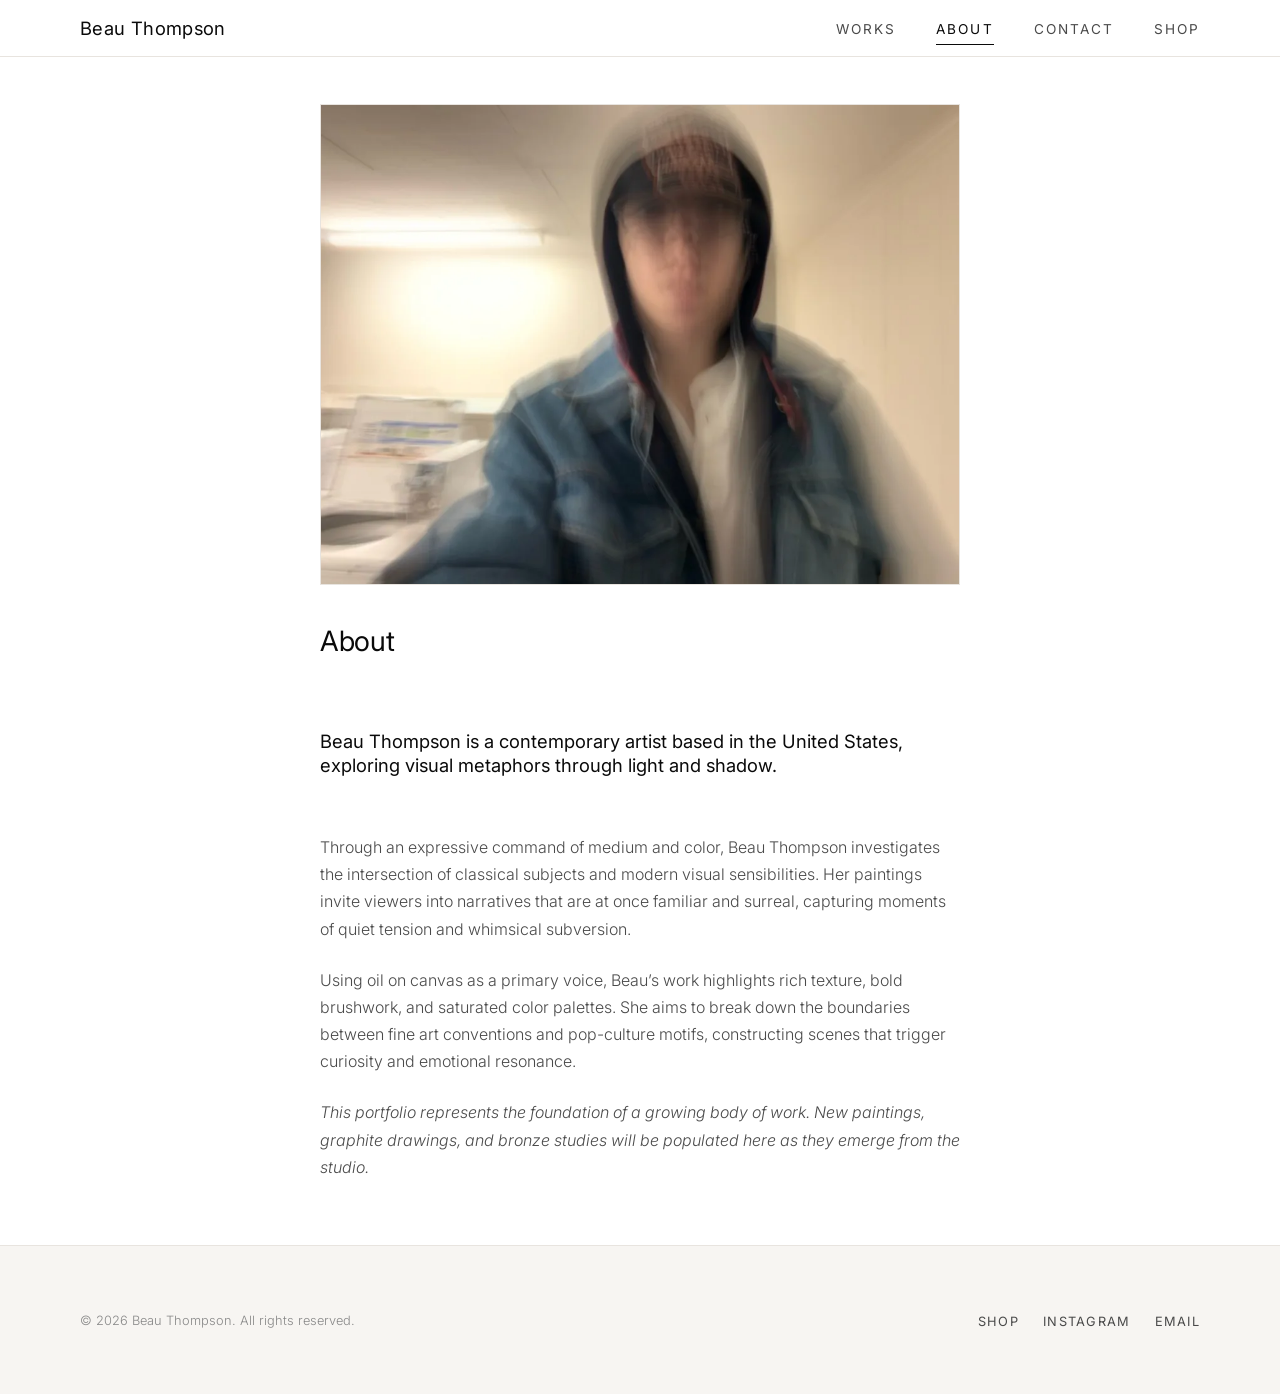
==== about.html @ f8a7b630 "Restructure portfolio into ultra-minimal single-column works feed. Move About and Contact to dedicat" ====
<!DOCTYPE html>
<html lang="en">
<head>
  <meta charset="UTF-8">
  <script>
    (function () {
      if (!location.hostname.endsWith('github.io')) return;
      var segment = location.pathname.split('/').filter(Boolean)[0];
      if (!segment || segment.includes('.')) return;
      var base = document.createElement('base');
      base.href = '/' + segment + '/';
      document.head.insertBefore(base, document.head.firstChild);
    })();
  </script>
  <meta name="viewport" content="width=device-width, initial-scale=1.0, viewport-fit=cover">
  <title>About | Beau Thompson</title>
  <meta name="description" content="About Beau Thompson — contemporary artist exploring classical subjects through a modern visual language.">
  <meta name="theme-color" content="#f5f0ea">

  <link rel="canonical" href="https://beaurancethompson.com/about.html">

  <link rel="preconnect" href="https://fonts.googleapis.com">
  <link rel="preconnect" href="https://fonts.gstatic.com" crossorigin>
  <link rel="stylesheet" href="https://fonts.googleapis.com/css2?family=Inter:wght@300;400;500&display=swap">

  <link rel="icon" type="image/svg+xml" href="favicon.svg">
  <link rel="apple-touch-icon" href="assets/highland-cow.webp">

  <link rel="stylesheet" href="style.css?v=20">
</head>
<body class="site-page">

  <a href="#about-content" class="skip-link">Skip to content</a>

  <header id="header" class="site-header">
    <div class="container nav-container">
      <a href="index.html" class="logo">Beau Thompson</a>
      <button class="menu-toggle" id="menu-toggle" aria-label="Open menu" aria-controls="nav-wrapper" aria-expanded="false">
        <span></span><span></span><span></span>
      </button>
      <div class="nav-overlay" id="nav-overlay"></div>
      <div class="nav-wrapper" id="nav-wrapper">
        <nav>
          <ul>
            <li><a href="index.html" class="nav-link">Works</a></li>
            <li><a href="about.html" class="nav-link active">About</a></li>
            <li><a href="contact.html" class="nav-link">Contact</a></li>
            <li><a href="shop.html" class="nav-link">Shop</a></li>
          </ul>
        </nav>
      </div>
    </div>
  </header>

  <main id="site-main" class="page-content">
    <div class="container page-inner" id="about-content">
      <div class="about-layout">
        <div class="about-visual">
          <picture>
            <source srcset="assets/artist.webp" type="image/webp">
            <img src="assets/artist.webp" alt="Beau Thompson — artist portrait" loading="lazy" decoding="async">
          </picture>
        </div>

        <div class="about-text">
          <h1 class="page-title">About</h1>
          <h2 class="about-tagline">Beau Thompson is a contemporary artist based in the United States, exploring visual metaphors through light and shadow.</h2>
          <div class="about-bio">
            <p>Through an expressive command of medium and color, Beau Thompson investigates the intersection of classical subjects and modern visual sensibilities. Her paintings invite viewers into narratives that are at once familiar and surreal, capturing moments of quiet tension and whimsical subversion.</p>
            <p>Using oil on canvas as a primary voice, Beau’s work highlights rich texture, bold brushwork, and saturated color palettes. She aims to break down the boundaries between fine art conventions and pop-culture motifs, constructing scenes that trigger curiosity and emotional resonance.</p>
            <p><em>This portfolio represents the foundation of a growing body of work. New paintings, graphite drawings, and bronze studies will be populated here as they emerge from the studio.</em></p>
          </div>
        </div>
      </div>
    </div>
  </main>

  <footer>
    <div class="container footer-content">
      <span class="footer-copy">&copy; 2026 Beau Thompson. All rights reserved.</span>
      <ul class="footer-social">
        <li><a href="shop.html">Shop</a></li>
        <li><a href="https://www.instagram.com/archoneye/" target="_blank" rel="noopener noreferrer">Instagram</a></li>
        <li><a href="mailto:info@beaurancethompson.com">Email</a></li>
      </ul>
    </div>
  </footer>

  <script src="nav.js?v=1" defer></script>
</body>
</html>
---- style.css ----
/* 
   Beau Thompson - Portfolio Stylesheet
   Minimalist Light Gallery Theme
*/

:root {
  --bg-primary: #ffffff;
  --bg-secondary: #f7f5f2;
  --bg-overlay: rgba(255, 255, 255, 0.96);
  --text-primary: #0a0a0a;
  --text-secondary: #4a4a4a;
  --text-muted: #888888;
  --border-color: #e8e4df;
  --border-dark: #111111;
  --accent: #0a0a0a;
  --accent-warm: #8b6f47;
  
  --font-serif: 'Inter', sans-serif;
  --font-sans: 'Inter', sans-serif;
  
  --max-width: 1200px;

  /* Motion system */
  --ease-standard: cubic-bezier(0.4, 0, 0.2, 1);
  --ease-emphasized: cubic-bezier(0.2, 0, 0, 1);
  --ease-out: cubic-bezier(0.16, 1, 0.3, 1);
  --duration-instant: 120ms;
  --duration-fast: 180ms;
  --duration-base: 280ms;
  --duration-slow: 480ms;
  --duration-enter: 620ms;
  --duration-hero: 1000ms;
  --ease-hero: cubic-bezier(0.32, 0.72, 0, 1);
  --ease-enter: cubic-bezier(0.16, 1, 0.3, 1);
  --duration-modal: 400ms;
  --ease-modal: cubic-bezier(0.16, 1, 0.3, 1);

  /* Legacy aliases — kept for compatibility, prefer the new vars above */
  --transition-smooth: opacity var(--duration-base) var(--ease-out), transform var(--duration-base) var(--ease-out);
  --transition-fast: color var(--duration-fast) var(--ease-standard), background-color var(--duration-fast) var(--ease-standard), border-color var(--duration-fast) var(--ease-standard), opacity var(--duration-fast) var(--ease-standard);
}

* {
  box-sizing: border-box;
  margin: 0;
  padding: 0;
}

html {
  scroll-behavior: auto;
  background-color: var(--bg-primary);
  color: var(--text-primary);
  font-family: var(--font-sans);
  -webkit-font-smoothing: antialiased;
}

body {
  overflow-x: hidden;
}

body.menu-open {
  overflow: hidden;
}

body.scroll-locked {
  position: fixed;
  overflow: hidden;
  width: 100%;
  inset: 0;
}

.skip-link {
  position: absolute;
  top: -100%;
  left: 1rem;
  z-index: 10000;
  padding: 0.75rem 1.25rem;
  background: var(--accent);
  color: var(--bg-primary);
  font-size: 0.8rem;
  letter-spacing: 0.1em;
  text-transform: uppercase;
}

.skip-link:focus {
  top: 1rem;
}

/* Scrollbar Customization */
::-webkit-scrollbar {
  width: 6px;
}
::-webkit-scrollbar-track {
  background: var(--bg-primary);
}
::-webkit-scrollbar-thumb {
  background: var(--border-color);
  border-radius: 3px;
}
::-webkit-scrollbar-thumb:hover {
  background: var(--text-muted);
}

/* Typography */
h1, h2, h3, h4 {
  font-family: var(--font-serif);
  font-weight: 400;
  line-height: 1.2;
}

a {
  text-decoration: none;
  color: inherit;
  transition: color var(--duration-fast) var(--ease-standard);
}

/* Layout Utilities */
.container {
  max-width: var(--max-width);
  margin: 0 auto;
  padding: 0 2.5rem;
}

section {
  padding: 8rem 0;
  border-bottom: 1px solid var(--border-color);
}

section:last-of-type {
  border-bottom: none;
}

.section-header {
  margin-bottom: 4rem;
}

.section-num {
  font-size: 0.85rem;
  font-weight: 300;
  color: var(--text-muted);
  display: block;
  margin-bottom: 1rem;
  letter-spacing: 0.15em;
}

.section-title {
  font-size: 2.5rem;
  letter-spacing: -0.02em;
}

/* Header & Navigation */
header {
  position: fixed;
  top: 0;
  left: 0;
  width: 100%;
  z-index: 100;
  background-color: rgba(255, 255, 255, 0.96);
  border-bottom: 1px solid var(--border-color);
  padding-top: env(safe-area-inset-top, 0px);
  transition: background-color var(--duration-base) var(--ease-standard),
              border-color var(--duration-base) var(--ease-standard);
}

header.scrolled {
  padding: 1rem 0;
}

.nav-container {
  display: flex;
  justify-content: space-between;
  align-items: center;
  height: 5.5rem;
}

header.scrolled .nav-container {
  height: 4rem;
}

.logo {
  font-family: var(--font-serif);
  font-size: 1.4rem;
  font-weight: 500;
  letter-spacing: 0.05em;
}

nav ul {
  display: flex;
  list-style: none;
  gap: 2.5rem;
}

nav a {
  font-size: 0.85rem;
  font-weight: 400;
  letter-spacing: 0.15em;
  text-transform: uppercase;
  color: var(--text-secondary);
  position: relative;
  padding: 0.5rem 0;
}

nav a::after {
  content: '';
  position: absolute;
  bottom: 0;
  left: 0;
  width: 100%;
  height: 1px;
  background-color: var(--accent);
  transform: scaleX(0);
  transform-origin: left center;
  transition: transform var(--duration-base) var(--ease-emphasized);
}

nav a:hover, nav a.active {
  color: var(--text-primary);
}

nav a.active::after, nav a:hover::after {
  transform: scaleX(1);
}

/* Mobile Menu */
.menu-toggle {
  display: none;
  background: none;
  border: none;
  cursor: pointer;
  padding: 0.5rem;
  flex-direction: column;
  gap: 6px;
  z-index: 110;
}

.menu-toggle span {
  display: block;
  width: 22px;
  height: 1px;
  background-color: var(--text-primary);
  transition: var(--transition-fast);
}

.menu-toggle.active span:nth-child(1) {
  transform: translateY(7px) rotate(45deg);
}

.menu-toggle.active span:nth-child(2) {
  opacity: 0;
}

.menu-toggle.active span:nth-child(3) {
  transform: translateY(-7px) rotate(-45deg);
}

.nav-wrapper {
  display: flex;
  align-items: center;
  gap: 2.5rem;
}

.header-actions {
  display: flex;
  align-items: center;
  gap: 0.35rem;
}

/* Hero Section */
.hero {
  position: relative;
  min-height: 92vh;
  display: flex;
  align-items: center;
  justify-content: center;
  border-bottom: 1px solid var(--border-color);
  padding-top: 5.5rem;
  overflow: hidden;
}

.hero-bg {
  position: absolute;
  inset: 0;
  z-index: 0;
}

.hero-slides {
  position: absolute;
  inset: 0;
  isolation: isolate;
}

.hero-slide {
  position: absolute;
  inset: 0;
  width: 100%;
  height: 100%;
  object-fit: cover;
  opacity: 0;
  z-index: 0;
  pointer-events: none;
}

.hero-slide.is-visible {
  opacity: 1;
  z-index: 1;
}

.hero-slide.is-fading-in {
  z-index: 2;
  opacity: 0;
  will-change: opacity;
  animation: heroCrossfade var(--duration-hero) linear forwards;
}

@keyframes heroCrossfade {
  0% { opacity: 0; }
  12% { opacity: 0.08; }
  32% { opacity: 0.28; }
  58% { opacity: 0.58; }
  82% { opacity: 0.84; }
  100% { opacity: 1; }
}

html:not(.is-loaded) .hero-bg {
  opacity: 0;
}

html.is-loaded .hero-bg {
  opacity: 1;
  transition: opacity calc(var(--duration-hero) * 1.15) var(--ease-hero);
}

.hero-content {
  position: relative;
  z-index: 1;
  text-align: center;
  max-width: 720px;
  padding: 0 2rem;
}

/* Hero text entrance */
.hero-animate {
  opacity: 0;
  transform: translateY(10px);
}

html.is-loaded .hero-animate {
  opacity: 1;
  transform: translateY(0);
  transition:
    opacity var(--duration-enter) var(--ease-enter),
    transform var(--duration-enter) var(--ease-enter);
  transition-delay: var(--hero-delay, 0ms);
}

.logo.hero-animate { --hero-delay: 200ms; }
.hero-content h2.hero-animate { --hero-delay: 340ms; }
.hero-tagline.hero-animate { --hero-delay: 440ms; }
.hero-actions.hero-animate { --hero-delay: 540ms; }
.hero-caption.hero-animate { --hero-delay: 640ms; }
.hero-scroll.hero-animate { --hero-delay: 760ms; }

.hero-slide--bison {
  object-position: center 46%;
  transform: scale(1.12);
  transform-origin: center center;
}

.hero-bg::after {
  content: '';
  position: absolute;
  inset: 0;
  z-index: 1;
  background: linear-gradient(
    to bottom,
    rgba(255, 255, 255, 0.88) 0%,
    rgba(255, 255, 255, 0.72) 45%,
    rgba(247, 245, 242, 0.95) 100%
  );
  pointer-events: none;
}

.hero h2 {
  font-size: clamp(3rem, 8vw, 5.5rem);
  font-weight: 300;
  letter-spacing: -0.02em;
  line-height: 1.05;
  margin-bottom: 1rem;
}

.hero-tagline {
  font-size: 1.15rem;
  font-weight: 300;
  letter-spacing: 0.12em;
  text-transform: uppercase;
  color: var(--text-secondary);
  margin-bottom: 2.5rem;
}

.hero-actions {
  display: flex;
  flex-wrap: wrap;
  gap: 1rem;
  justify-content: center;
}

.hero-btn {
  display: inline-flex;
  align-items: center;
  gap: 0.5rem;
  padding: 0.95rem 2rem;
  font-family: var(--font-sans);
  font-size: 0.75rem;
  font-weight: 500;
  letter-spacing: 0.14em;
  text-transform: uppercase;
  border: 1px solid var(--border-dark);
  transition: background-color var(--duration-base) var(--ease-standard),
              color var(--duration-base) var(--ease-standard),
              border-color var(--duration-base) var(--ease-standard);
}

.hero-btn-primary {
  background-color: var(--accent);
  color: var(--bg-primary);
}

.hero-btn-primary:hover {
  background-color: transparent;
  color: var(--accent);
}

.hero-btn-secondary {
  background-color: transparent;
  color: var(--accent);
}

.hero-btn-secondary:hover {
  background-color: var(--accent);
  color: var(--bg-primary);
}

.hero-caption {
  position: absolute;
  bottom: 2.5rem;
  left: 2.5rem;
  z-index: 1;
  display: flex;
  flex-direction: column;
  gap: 0.35rem;
  max-width: 320px;
  text-align: left;
  opacity: 0;
  pointer-events: none;
}

html.is-loaded .hero-caption.has-entered.active:not(.is-changing) {
  opacity: 1;
  transform: translateY(0);
  transition: opacity calc(var(--duration-hero) * 0.45) var(--ease-hero),
              transform calc(var(--duration-hero) * 0.45) var(--ease-hero);
}

.hero-caption.is-changing {
  opacity: 0;
  transform: translateY(6px);
  transition: opacity calc(var(--duration-hero) * 0.45) var(--ease-hero),
              transform calc(var(--duration-hero) * 0.45) var(--ease-hero);
  transition-delay: 0ms;
}

.hero-caption-label {
  font-size: 0.65rem;
  font-weight: 500;
  letter-spacing: 0.22em;
  text-transform: uppercase;
  color: var(--text-muted);
}

.hero-caption-title {
  font-family: var(--font-serif);
  font-size: 1.1rem;
  font-weight: 400;
  line-height: 1.3;
  color: var(--text-primary);
}

.hero-caption-meta {
  font-size: 0.8rem;
  font-weight: 300;
  letter-spacing: 0.04em;
  color: var(--text-secondary);
}

.hero-scroll {
  position: absolute;
  bottom: 2.5rem;
  left: 50%;
  transform: translateX(-50%);
  z-index: 1;
  display: flex;
  flex-direction: column;
  align-items: center;
  gap: 0.5rem;
  color: var(--text-muted);
  font-size: 0.7rem;
  letter-spacing: 0.2em;
  text-transform: uppercase;
  transition: opacity var(--duration-base) var(--ease-standard),
              transform var(--duration-base) var(--ease-standard),
              color var(--duration-base) var(--ease-standard);
  animation: heroScrollFloat 2.6s var(--ease-hero) infinite;
}

.hero-scroll-line {
  width: 1px;
  height: 40px;
  background: linear-gradient(to bottom, var(--text-muted), transparent);
  opacity: 0.6;
  transform-origin: top center;
  animation: heroScrollPulse 2.6s var(--ease-hero) infinite;
}

.hero-scroll:hover {
  color: var(--text-primary);
}

@keyframes heroScrollFloat {
  0%, 100% { transform: translateX(-50%) translateY(0); }
  50% { transform: translateX(-50%) translateY(3px); }
}

@keyframes heroScrollPulse {
  0% {
    opacity: 0.2;
    transform: scaleY(0.65);
  }
  45% {
    opacity: 0.75;
    transform: scaleY(1);
  }
  100% {
    opacity: 0.25;
    transform: scaleY(0.7);
  }
}

/* Gallery Section */
.gallery-filters {
  display: flex;
  gap: 2rem;
  margin-bottom: 3.5rem;
  list-style: none;
}

.filter-btn {
  background: none;
  border: none;
  font-family: var(--font-sans);
  font-size: 0.85rem;
  font-weight: 400;
  letter-spacing: 0.15em;
  text-transform: uppercase;
  color: var(--text-muted);
  cursor: pointer;
  padding: 0.5rem 0;
  position: relative;
  transition: var(--transition-fast);
}

.filter-btn::after {
  content: '';
  position: absolute;
  bottom: 0;
  left: 0;
  width: 100%;
  height: 1px;
  background-color: var(--accent);
  transform: scaleX(0);
  transform-origin: left center;
  transition: transform var(--duration-base) var(--ease-emphasized);
}

.filter-btn:hover {
  color: var(--text-primary);
}

.filter-btn.active {
  color: var(--text-primary);
  font-weight: 500;
}

.filter-btn.active::after,
.filter-btn:hover::after {
  transform: scaleX(1);
}

.gallery-subfilters {
  display: flex;
  flex-wrap: wrap;
  gap: 1.25rem 1.75rem;
  margin: -2rem 0 3rem;
  padding-left: 0.5rem;
  list-style: none;
  border-left: 1px solid var(--border-color);
}

.gallery-subfilters[hidden] {
  display: none;
}

.subfilter-btn {
  background: none;
  border: none;
  font-family: var(--font-sans);
  font-size: 0.78rem;
  font-weight: 400;
  letter-spacing: 0.12em;
  text-transform: uppercase;
  color: var(--text-muted);
  cursor: pointer;
  padding: 0.35rem 0;
  position: relative;
  transition: var(--transition-fast);
}

.subfilter-btn::after {
  content: '';
  position: absolute;
  bottom: 0;
  left: 0;
  width: 100%;
  height: 1px;
  background-color: var(--accent);
  transform: scaleX(0);
  transform-origin: left center;
  transition: transform var(--duration-base) var(--ease-emphasized);
}

.subfilter-btn:hover,
.subfilter-btn.active {
  color: var(--text-primary);
}

.subfilter-btn.active {
  font-weight: 500;
}

.subfilter-btn.active::after,
.subfilter-btn:hover::after {
  transform: scaleX(1);
}

.gallery-grid {
  display: grid;
  grid-template-columns: repeat(auto-fill, minmax(320px, 1fr));
  gap: 3.5rem 2.5rem;
}

.gallery-cluster {
  grid-column: 1 / -1;
  display: flex;
  flex-direction: column;
  gap: 1.5rem;
  padding-top: 1rem;
  border-top: 1px solid var(--border-color);
}

.gallery-cluster:first-of-type {
  padding-top: 0;
  border-top: none;
}

.gallery-cluster.hidden {
  display: none;
}

.gallery-cluster-label {
  font-size: 0.75rem;
  font-weight: 500;
  letter-spacing: 0.18em;
  text-transform: uppercase;
  color: var(--text-muted);
}

.gallery-cluster-grid {
  display: grid;
  grid-template-columns: repeat(auto-fill, minmax(320px, 1fr));
  gap: 3.5rem 2.5rem;
}

.art-card {
  display: flex;
  flex-direction: column;
  cursor: pointer;
}

picture {
  display: block;
}

.art-image-wrapper picture {
  display: contents;
}

.art-image-wrapper {
  position: relative;
  width: 100%;
  aspect-ratio: 4/5;
  overflow: hidden;
  background-color: var(--bg-secondary);
  border: 1px solid var(--border-color);
  margin-bottom: 1.25rem;
}

.art-image-wrapper img {
  position: absolute;
  inset: 0;
  display: block;
  width: 100%;
  height: 100%;
  object-fit: cover;
}

.art-image-wrapper--highland-cow img {
  width: 138%;
  height: 138%;
  inset: auto;
  left: 50%;
  top: 50%;
  transform: translate(-50%, -46%);
  object-position: center center;
}

.art-image-wrapper--crab img {
  width: 132%;
  height: 132%;
  inset: auto;
  left: 50%;
  top: 50%;
  transform: translate(-50%, -50%);
  object-position: center center;
}

.art-image-wrapper--fan img {
  width: 165%;
  height: 165%;
  inset: auto;
  left: 50%;
  top: 50%;
  transform: translate(-50%, -50%);
  object-position: center center;
}

.art-image-wrapper::after {
  content: 'View';
  position: absolute;
  inset: 0;
  display: flex;
  align-items: center;
  justify-content: center;
  background: rgba(10, 10, 10, 0.35);
  color: var(--bg-primary);
  font-size: 0.75rem;
  font-weight: 500;
  letter-spacing: 0.2em;
  text-transform: uppercase;
  opacity: 0;
  transition: opacity var(--duration-base) var(--ease-standard);
}

.art-card:hover .art-image-wrapper::after {
  opacity: 1;
}

.art-card--series .art-image-wrapper::after {
  content: 'View all';
}

.art-availability {
  position: absolute;
  top: 0.75rem;
  left: 0.75rem;
  z-index: 2;
  padding: 0.3rem 0.6rem;
  font-size: 0.6rem;
  font-weight: 500;
  letter-spacing: 0.14em;
  text-transform: uppercase;
  background: rgba(255, 255, 255, 0.92);
  color: var(--text-primary);
  border: 1px solid var(--border-color);
}

.art-availability[data-status="print-available"] {
  background: var(--text-primary);
  color: var(--bg-primary);
  border-color: var(--text-primary);
}

.art-availability[data-status="available"] {
  color: #2f6f3a;
  border-color: #c6dccb;
}

.art-availability[data-status="sold"] {
  background: rgba(245, 240, 234, 0.95);
  color: var(--text-muted);
}

.art-gallery-badge {
  position: absolute;
  bottom: 0.75rem;
  right: 0.75rem;
  z-index: 2;
  font-size: 0.65rem;
  font-weight: 500;
  letter-spacing: 0.12em;
  text-transform: uppercase;
  color: var(--bg-primary);
  background: rgba(10, 10, 10, 0.72);
  padding: 0.35rem 0.6rem;
  pointer-events: none;
}

.art-card.hidden {
  display: none !important;
}

.art-info {
  display: flex;
  flex-direction: column;
  gap: 0.25rem;
}

.art-title-row {
  display: flex;
  justify-content: space-between;
  align-items: baseline;
}

.art-title {
  font-family: var(--font-serif);
  font-size: 1.25rem;
  font-weight: 400;
}

.art-year {
  font-size: 0.8rem;
  color: var(--text-muted);
}

.art-meta {
  font-size: 0.8rem;
  font-weight: 300;
  color: var(--text-secondary);
  letter-spacing: 0.02em;
}

/* About Section */
.about-layout {
  display: grid;
  grid-template-columns: 1fr 1.2fr;
  gap: 5rem;
  align-items: start;
}

.about-visual {
  width: 100%;
  border: 1px solid var(--border-color);
  background-color: var(--bg-secondary);
  overflow: hidden;
  position: relative;
}

.about-visual picture,
.about-visual img {
  display: block;
  width: 100%;
  height: auto;
}

.about-text {
  display: flex;
  flex-direction: column;
  gap: 2rem;
}

.about-tagline {
  font-family: var(--font-serif);
  font-size: 2rem;
  line-height: 1.3;
  color: var(--text-primary);
}

.about-bio {
  font-size: 1rem;
  line-height: 1.7;
  color: var(--text-secondary);
  font-weight: 300;
}

.about-bio p {
  margin-bottom: 1.5rem;
}

.about-bio p:last-child {
  margin-bottom: 0;
}

/* Contact Section */
.contact-layout {
  display: grid;
  grid-template-columns: 1fr 1.2fr;
  gap: 5rem;
}

.contact-info {
  display: flex;
  flex-direction: column;
  gap: 3rem;
}

.contact-statement {
  font-family: var(--font-serif);
  font-size: 1.75rem;
  line-height: 1.4;
}

.contact-details {
  display: flex;
  flex-direction: column;
  gap: 1.5rem;
}

.contact-item {
  display: flex;
  flex-direction: column;
  gap: 0.25rem;
}

.contact-label {
  font-size: 0.75rem;
  text-transform: uppercase;
  letter-spacing: 0.1em;
  color: var(--text-muted);
}

.contact-value {
  font-size: 1rem;
  font-weight: 300;
}

.contact-value a:hover {
  text-decoration: underline;
}

.contact-form {
  display: flex;
  flex-direction: column;
  gap: 2rem;
}

.form-group {
  display: flex;
  flex-direction: column;
  position: relative;
}

.form-input {
  width: 100%;
  border: none;
  border-bottom: 1px solid var(--border-color);
  padding: 0.75rem 0;
  background: transparent;
  font-family: var(--font-sans);
  font-size: 0.95rem;
  font-weight: 300;
  outline: none;
  color: var(--text-primary);
  transition: var(--transition-fast);
}

.form-label {
  position: absolute;
  top: 0.75rem;
  left: 0;
  font-size: 0.95rem;
  font-weight: 300;
  color: var(--text-secondary);
  pointer-events: none;
  transition: var(--transition-fast);
}

/* Floating labels */
.form-input:focus ~ .form-label,
.form-input:not(:placeholder-shown) ~ .form-label {
  top: -1rem;
  font-size: 0.75rem;
  color: var(--text-muted);
  letter-spacing: 0.1em;
  text-transform: uppercase;
}

.form-input:focus {
  border-bottom: 1px solid var(--border-dark);
}

textarea.form-input {
  min-height: 120px;
  resize: vertical;
}

.submit-btn {
  align-self: flex-start;
  background-color: var(--accent);
  color: var(--bg-primary);
  border: 1px solid var(--accent);
  padding: 1rem 2.5rem;
  font-family: var(--font-sans);
  font-size: 0.8rem;
  letter-spacing: 0.15em;
  text-transform: uppercase;
  cursor: pointer;
  transition: var(--transition-fast);
  margin-top: 1rem;
}

.submit-btn:hover {
  background-color: transparent;
  color: var(--accent);
}

.form-message {
  font-size: 0.9rem;
  font-weight: 300;
  margin-top: 1rem;
  opacity: 0;
  transition: opacity var(--transition-fast);
}

.form-message.success {
  color: green;
  opacity: 1;
}

.form-message.error {
  color: #b3372c;
  opacity: 1;
}

.form-honeypot {
  position: absolute;
  left: -9999px;
  width: 1px;
  height: 1px;
  opacity: 0;
  pointer-events: none;
}

/* Lightbox Modal */
.lightbox {
  position: fixed;
  top: 0;
  left: 0;
  width: 100vw;
  height: 100vh;
  background-color: rgba(247, 245, 242, 0.94);
  z-index: 1000;
  display: flex;
  justify-content: center;
  align-items: center;
  padding: 2rem;
  opacity: 0;
  pointer-events: none;
  transition: opacity var(--duration-base) var(--ease-standard);
}

.lightbox.active {
  opacity: 1;
  pointer-events: auto;
}

.lightbox-content {
  display: flex;
  flex-direction: column;
  max-width: 90vw;
  max-height: 85vh;
  position: relative;
  align-items: center;
}

.lightbox-image-wrapper {
  max-height: 70vh;
  margin-bottom: 1.5rem;
  display: flex;
  justify-content: center;
  align-items: center;
}

.lightbox-close {
  position: absolute;
  top: -4rem;
  right: 0;
  background: none;
  border: none;
  cursor: pointer;
  padding: 0.5rem;
  display: flex;
  align-items: center;
  justify-content: center;
  transition: transform var(--duration-base) var(--ease-emphasized),
              color var(--duration-fast) var(--ease-standard);
}

.lightbox-close svg {
  width: 1.5rem;
  height: 1.5rem;
  stroke: var(--text-primary);
  stroke-width: 1.5;
}

.lightbox-close:hover {
  transform: rotate(90deg);
}

.lightbox-image {
  max-width: 100%;
  max-height: 70vh;
  object-fit: contain;
  border: 1px solid var(--border-color);
}

.lightbox-details {
  text-align: center;
  max-width: 600px;
}

.lightbox-title {
  font-family: var(--font-serif);
  font-size: 1.5rem;
  margin-bottom: 0.25rem;
}

.lightbox-meta {
  font-size: 0.85rem;
  font-weight: 300;
  color: var(--text-secondary);
  letter-spacing: 0.02em;
}

.lightbox-availability {
  display: none;
  margin-top: 0.6rem;
  padding: 0.3rem 0.7rem;
  font-size: 0.65rem;
  font-weight: 500;
  letter-spacing: 0.16em;
  text-transform: uppercase;
  border: 1px solid var(--border-color);
  color: var(--text-primary);
}

.lightbox-availability.active {
  display: inline-block;
}

.lightbox-availability[data-status="print-available"] {
  background: var(--text-primary);
  color: var(--bg-primary);
  border-color: var(--text-primary);
}

.lightbox-availability[data-status="available"] {
  color: #2f6f3a;
  border-color: #c6dccb;
}

.lightbox-availability[data-status="sold"] {
  color: var(--text-muted);
}

.lightbox-statement {
  display: none;
  margin-top: 0.85rem;
  max-width: 460px;
  margin-left: auto;
  margin-right: auto;
  font-size: 0.9rem;
  font-weight: 300;
  line-height: 1.65;
  color: var(--text-secondary);
}

.lightbox-statement.active {
  display: block;
}

.lightbox-counter {
  display: none;
  font-size: 0.75rem;
  letter-spacing: 0.12em;
  text-transform: uppercase;
  color: var(--text-muted);
  margin-top: 0.5rem;
}

.lightbox-counter.active {
  display: block;
}

.lightbox-thumbs {
  display: none;
  justify-content: center;
  gap: 0.5rem;
  margin-top: 1.25rem;
  flex-wrap: wrap;
  max-width: 360px;
}

.lightbox-thumbs.active {
  display: flex;
}

.lightbox-thumb {
  width: 56px;
  height: 56px;
  padding: 0;
  border: 1px solid var(--border-color);
  background: var(--bg-primary);
  cursor: pointer;
  overflow: hidden;
  opacity: 0.55;
  transition: var(--transition-fast);
}

.lightbox-thumb img {
  width: 100%;
  height: 100%;
  object-fit: cover;
}

.lightbox-thumb:hover,
.lightbox-thumb.active {
  opacity: 1;
  border-color: var(--border-dark);
}

.lightbox-thumb.active {
  outline: 1px solid var(--border-dark);
  outline-offset: 2px;
}

.lightbox-inquire-btn {
  display: inline-block;
  margin-top: 1.5rem;
  padding: 0.85rem 1.75rem;
  font-family: var(--font-sans);
  font-size: 0.75rem;
  font-weight: 500;
  letter-spacing: 0.14em;
  text-transform: uppercase;
  border: 1px solid var(--border-dark);
  background-color: var(--accent);
  color: var(--bg-primary);
  transition: var(--transition-fast);
}

.lightbox-inquire-btn:hover {
  background-color: transparent;
  color: var(--accent);
}

.lightbox-nav {
  position: absolute;
  top: 50%;
  transform: translateY(-50%);
  background: none;
  border: 1px solid var(--border-color);
  width: 48px;
  height: 48px;
  display: flex;
  align-items: center;
  justify-content: center;
  cursor: pointer;
  transition: border-color var(--duration-fast) var(--ease-standard),
              background-color var(--duration-fast) var(--ease-standard);
  background-color: var(--bg-primary);
}

.lightbox-nav:hover {
  border-color: var(--border-dark);
}

.lightbox-nav svg {
  width: 1.25rem;
  height: 1.25rem;
  stroke: var(--text-primary);
  stroke-width: 1.5;
  fill: none;
}

.lightbox-prev { left: -5rem; }
.lightbox-next { right: -5rem; }

/* Featured Shop Banner */
.featured-banner {
  padding: 5rem 0;
  background-color: var(--bg-secondary);
  border-bottom: 1px solid var(--border-color);
}

.featured-banner-inner {
  display: grid;
  grid-template-columns: 1.1fr 1fr;
  gap: 4rem;
  align-items: center;
}

.featured-banner-image {
  aspect-ratio: 4/5;
  overflow: hidden;
  border: 1px solid var(--border-color);
}

.featured-banner-image img {
  width: 100%;
  height: 100%;
  object-fit: cover;
}

.featured-banner-text h3 {
  font-size: 2.25rem;
  margin-bottom: 1rem;
  font-weight: 400;
}

.featured-banner-text p {
  color: var(--text-secondary);
  font-weight: 300;
  line-height: 1.7;
  margin-bottom: 2rem;
  max-width: 420px;
}

.featured-banner-link {
  display: inline-block;
  font-size: 0.75rem;
  letter-spacing: 0.14em;
  text-transform: uppercase;
  border-bottom: 1px solid var(--accent);
  padding-bottom: 0.25rem;
}

.featured-banner-link:hover {
  color: var(--accent-warm);
  border-color: var(--accent-warm);
}

/* Scroll Reveal */
.reveal {
  opacity: 0;
  transform: translateY(16px);
  transition: opacity var(--duration-slow) var(--ease-out),
              transform var(--duration-slow) var(--ease-out);
}

.reveal.visible {
  opacity: 1;
  transform: translateY(0);
}

.art-card.reveal {
  transition-delay: calc(var(--reveal-index, 0) * 60ms);
}

/* Back to Top */
.back-to-top {
  position: fixed;
  bottom: 2rem;
  right: 2rem;
  width: 44px;
  height: 44px;
  border: 1px solid var(--border-color);
  background: var(--bg-primary);
  display: flex;
  align-items: center;
  justify-content: center;
  cursor: pointer;
  z-index: 90;
  opacity: 0;
  pointer-events: none;
  transform: translateY(10px);
  transition: var(--transition-fast);
}

.back-to-top.visible {
  opacity: 1;
  pointer-events: auto;
  transform: translateY(0);
}

.back-to-top:hover {
  border-color: var(--border-dark);
}

.back-to-top svg {
  width: 1rem;
  height: 1rem;
  stroke: var(--text-primary);
  stroke-width: 1.5;
  fill: none;
}

/* Focus styles */
:focus-visible {
  outline: 2px solid var(--accent);
  outline-offset: 3px;
}

button:focus:not(:focus-visible),
a:focus:not(:focus-visible) {
  outline: none;
}

/* Footer */
footer {
  padding: 4rem 0;
  background-color: var(--bg-secondary);
  border-top: 1px solid var(--border-color);
}

.footer-content {
  display: flex;
  justify-content: space-between;
  align-items: center;
}

.footer-copy {
  font-size: 0.8rem;
  color: var(--text-muted);
  font-weight: 300;
}

.footer-social {
  display: flex;
  gap: 1.5rem;
  list-style: none;
}

.footer-social a {
  font-size: 0.8rem;
  text-transform: uppercase;
  letter-spacing: 0.1em;
  color: var(--text-secondary);
}

.footer-social a:hover {
  color: var(--text-primary);
}

/* Animations */
@keyframes fadeInUp {
  from {
    opacity: 0;
    transform: translateY(30px);
  }
  to {
    opacity: 1;
    transform: translateY(0);
  }
}

/* Responsive Styles */
@media (max-width: 992px) {
  .about-layout, .contact-layout {
    grid-template-columns: 1fr;
    gap: 4rem;
  }
  
  .about-visual {
    max-width: 450px;
    margin: 0 auto;
  }
  
  .hero h2 {
    font-size: 3.5rem;
  }
}

@media (max-width: 768px) {
  section {
    padding: 4.5rem 0;
  }
  
  .container {
    padding: 0 1.25rem;
  }

  .section-header {
    margin-bottom: 2.75rem;
  }

  .section-title {
    font-size: 2.1rem;
  }
  
  .nav-container {
    height: 4.25rem;
  }

  header.scrolled .nav-container {
    height: 3.75rem;
  }

  .logo {
    font-size: 1.2rem;
  }

  .menu-toggle {
    display: flex;
    align-items: center;
    justify-content: center;
    min-width: 44px;
    min-height: 44px;
    margin-right: -0.35rem;
  }

  .nav-wrapper {
    position: fixed;
    top: 0;
    right: 0;
    width: min(320px, 85vw);
    height: 100vh;
    height: 100dvh;
    flex-direction: column;
    align-items: flex-start;
    gap: 0;
    padding: calc(5.5rem + env(safe-area-inset-top, 0px)) 2rem calc(2rem + env(safe-area-inset-bottom, 0px));
    background: var(--bg-primary);
    border-left: 1px solid var(--border-color);
    transform: translateX(100%);
    transition: transform 0.4s cubic-bezier(0.16, 1, 0.3, 1);
    z-index: 105;
    overflow-y: auto;
    -webkit-overflow-scrolling: touch;
  }

  .nav-wrapper.open {
    transform: translateX(0);
  }

  .nav-wrapper nav ul {
    flex-direction: column;
    gap: 0;
    width: 100%;
  }

  .nav-wrapper nav ul li {
    width: 100%;
    border-bottom: 1px solid var(--border-color);
  }

  .nav-wrapper nav a {
    display: flex;
    align-items: center;
    padding: 1.1rem 0;
    font-size: 0.9rem;
    min-height: 48px;
  }

  .nav-overlay {
    position: fixed;
    inset: 0;
    background: rgba(255, 255, 255, 0.88);
    z-index: 104;
    opacity: 0;
    pointer-events: none;
    transition: opacity 0.3s ease;
  }

  .nav-overlay.active {
    opacity: 1;
    pointer-events: auto;
  }

  .hero {
    min-height: 100svh;
    min-height: 100dvh;
    padding-top: calc(4.25rem + env(safe-area-inset-top, 0px));
    padding-bottom: calc(7rem + env(safe-area-inset-bottom, 0px));
  }

  .hero-content {
    padding: 0 0.5rem;
  }

  .hero-bg::after {
    background: linear-gradient(
      to bottom,
      rgba(255, 255, 255, 0.93) 0%,
      rgba(255, 255, 255, 0.8) 42%,
      rgba(247, 245, 242, 0.96) 88%,
      rgba(247, 245, 242, 0.98) 100%
    );
  }
  
  .hero h2 {
    font-size: clamp(2.35rem, 11vw, 2.8rem);
    margin-bottom: 0.75rem;
  }

  .hero-tagline {
    font-size: 0.95rem;
    letter-spacing: 0.1em;
    margin-bottom: 2rem;
  }

  .hero-caption {
    left: 50%;
    bottom: calc(1.25rem + env(safe-area-inset-bottom, 0px));
    transform: translateX(-50%);
    text-align: center;
    align-items: center;
    max-width: calc(100% - 2rem);
  }

  html.is-loaded .hero-caption.hero-animate,
  html.is-loaded .hero-caption.has-entered.active:not(.is-changing) {
    transform: translateX(-50%) translateY(0);
  }

  .hero-caption.is-changing {
    transform: translateX(-50%) translateY(6px);
  }

  .hero-scroll {
    display: none;
  }

  .gallery-filters {
    flex-wrap: nowrap;
    overflow-x: auto;
    -webkit-overflow-scrolling: touch;
    scrollbar-width: none;
    gap: 1.5rem;
    margin-left: -1.25rem;
    margin-right: -1.25rem;
    padding: 0 1.25rem 0.35rem;
    margin-bottom: 2.75rem;
  }

  .gallery-filters::-webkit-scrollbar {
    display: none;
  }

  .filter-btn {
    flex-shrink: 0;
    min-height: 44px;
    display: inline-flex;
    align-items: center;
    padding: 0.65rem 0;
  }

  .gallery-subfilters {
    margin-top: -1rem;
    padding-left: 0;
    border-left: none;
    gap: 0.85rem 1.1rem;
  }

  .subfilter-btn {
    min-height: 40px;
    display: inline-flex;
    align-items: center;
    padding: 0.5rem 0;
  }
  
  .gallery-grid,
  .gallery-cluster-grid {
    grid-template-columns: 1fr;
    gap: 2.25rem;
  }

  .about-layout,
  .contact-layout {
    gap: 2.5rem;
  }

  .about-bio {
    font-size: 0.96rem;
    line-height: 1.72;
    max-width: 62ch;
  }

  .contact-statement {
    font-size: 1.45rem;
  }

  .contact-form input,
  .contact-form textarea {
    font-size: 16px;
  }

  .featured-banner-inner {
    grid-template-columns: 1fr;
    gap: 2.5rem;
  }

  .featured-banner-image {
    max-height: min(72vh, 520px);
  }

  .featured-banner-link {
    display: inline-flex;
    width: 100%;
    max-width: 320px;
    justify-content: center;
    align-items: center;
    min-height: 48px;
    border: 1px solid var(--border-dark);
    padding: 0.95rem 1.25rem;
    text-align: center;
  }

  .footer-content {
    flex-direction: column;
    align-items: center;
    text-align: center;
    gap: 1.25rem;
  }

  .footer-social {
    justify-content: center;
  }

  .footer-social a {
    min-width: 44px;
    min-height: 44px;
    display: inline-flex;
    align-items: center;
    justify-content: center;
  }

  .back-to-top {
    bottom: calc(1rem + env(safe-area-inset-bottom, 0px));
    right: calc(1rem + env(safe-area-inset-right, 0px));
  }

  .lightbox {
    align-items: flex-start;
    overflow-y: auto;
    -webkit-overflow-scrolling: touch;
    padding:
      calc(0.75rem + env(safe-area-inset-top, 0px))
      calc(0.75rem + env(safe-area-inset-right, 0px))
      calc(5.5rem + env(safe-area-inset-bottom, 0px))
      calc(0.75rem + env(safe-area-inset-left, 0px));
  }

  .lightbox-content {
    max-width: 100%;
    max-height: none;
    width: 100%;
    padding-top: 3.25rem;
    padding-bottom: calc(4.75rem + env(safe-area-inset-bottom, 0px));
  }

  .lightbox-image-wrapper {
    max-height: min(52dvh, 420px);
    margin-bottom: 1.25rem;
  }

  .lightbox-image {
    max-height: min(52dvh, 420px);
  }

  .lightbox-details {
    padding-bottom: 0.5rem;
  }

  .lightbox-inquire-btn {
    min-height: 48px;
    display: inline-flex;
    align-items: center;
    justify-content: center;
    width: 100%;
    max-width: 320px;
  }

  .lightbox-thumb {
    width: 52px;
    height: 52px;
  }
  
  .lightbox-close {
    position: fixed;
    top: calc(0.65rem + env(safe-area-inset-top, 0px));
    right: calc(0.65rem + env(safe-area-inset-right, 0px));
    bottom: auto;
    width: 44px;
    height: 44px;
    z-index: 1001;
    background: var(--bg-primary);
    border: 1px solid var(--border-color);
    transform: none;
  }

  .lightbox-close:hover {
    transform: rotate(90deg);
  }

  .lightbox-nav {
    position: fixed;
    top: auto;
    width: 52px;
    height: 52px;
    transform: none;
    z-index: 1001;
  }

  .lightbox-prev {
    left: calc(0.75rem + env(safe-area-inset-left, 0px));
    bottom: calc(0.85rem + env(safe-area-inset-bottom, 0px));
  }

  .lightbox-next {
    right: calc(0.75rem + env(safe-area-inset-right, 0px));
    bottom: calc(0.85rem + env(safe-area-inset-bottom, 0px));
  }

  .product-grid {
    grid-template-columns: 1fr;
    gap: 2.5rem;
  }

  .option-btn {
    min-height: 44px;
    min-width: 3rem;
    padding: 0.55rem 0.85rem;
  }

  .btn-add-to-cart {
    min-height: 48px;
  }

  .cart-drawer {
    width: min(420px, 100vw);
    height: 100dvh;
  }

  .cart-header {
    padding-top: calc(1.25rem + env(safe-area-inset-top, 0px));
    padding-right: calc(1.25rem + env(safe-area-inset-right, 0px));
    padding-left: calc(1.25rem + env(safe-area-inset-left, 0px));
    padding-bottom: 1.25rem;
  }

  .cart-footer {
    padding-top: 1.25rem;
    padding-right: calc(1.25rem + env(safe-area-inset-right, 0px));
    padding-left: calc(1.25rem + env(safe-area-inset-left, 0px));
    padding-bottom: calc(1.25rem + env(safe-area-inset-bottom, 0px));
  }

  .cart-items-list {
    padding: 1.5rem 1.25rem;
  }

  .shop-header-layout {
    grid-template-columns: 1fr;
    gap: 2rem;
  }

  .shop-header-image {
    max-width: 280px;
  }

  .product-modal-overlay {
    align-items: flex-end;
    padding:
      calc(0.5rem + env(safe-area-inset-top, 0px))
      calc(0.5rem + env(safe-area-inset-right, 0px))
      env(safe-area-inset-bottom, 0px)
      calc(0.5rem + env(safe-area-inset-left, 0px));
  }

  .product-modal {
    width: 100%;
    max-height: 100dvh;
    border-radius: 1rem 1rem 0 0;
    transform: translateY(24px);
  }

  .product-modal-close {
    position: sticky;
    top: calc(0.5rem + env(safe-area-inset-top, 0px));
    right: auto;
    margin-top: 0.5rem;
    margin-right: 0.5rem;
    margin-left: auto;
    width: 48px;
    height: 48px;
  }

  .product-modal-nav {
    width: 48px;
    height: 48px;
  }

  .product-modal-layout {
    grid-template-columns: 1fr;
  }

  .product-modal-image {
    border-right: none;
    border-bottom: 1px solid var(--border-color);
    min-height: 280px;
    padding: 1.5rem;
  }

  .product-modal-details {
    padding: 1.5rem;
  }
}

@media (hover: hover) and (pointer: fine) {
  .art-card:hover .art-image-wrapper::after {
    opacity: 1;
  }
}

@media (max-width: 768px) and (max-height: 520px) {
  .hero {
    min-height: 100svh;
    padding-top: calc(4.25rem + env(safe-area-inset-top, 0px));
    padding-bottom: calc(2.25rem + env(safe-area-inset-bottom, 0px));
  }

  .hero h2 {
    font-size: clamp(2rem, 9vw, 2.45rem);
  }

  .hero-tagline {
    font-size: 0.84rem;
    margin-bottom: 1.2rem;
  }

  .hero-actions {
    gap: 0.7rem;
  }

  .hero-caption {
    bottom: calc(0.85rem + env(safe-area-inset-bottom, 0px));
  }
}

@media (hover: none) {
  .art-card:hover .art-image-wrapper img,
  .about-layout:hover .about-visual img,
  .featured-banner-inner:hover .featured-banner-image img,
  .product-card:hover .product-image-wrapper img {
    transform: none;
  }

  .art-card:hover .art-image-wrapper::after {
    opacity: 0;
  }

  .art-image-wrapper::after {
    opacity: 1;
    content: 'Tap to view';
    align-items: flex-end;
    justify-content: center;
    padding-bottom: 1rem;
    background: linear-gradient(to top, rgba(10, 10, 10, 0.55) 0%, rgba(10, 10, 10, 0.08) 55%, transparent 100%);
  }

  .art-card--series .art-image-wrapper::after {
    content: 'Tap to view all';
  }

  .art-card:active .art-image-wrapper::after {
    background: rgba(10, 10, 10, 0.45);
  }
}

@media (prefers-reduced-motion: reduce) {
  html { scroll-behavior: auto; }

  html.is-loaded .hero-bg {
    transition: none;
    opacity: 1;
  }

  .site-enter,
  html.is-loaded .site-enter,
  .hero-animate,
  html.is-loaded .hero-animate {
    opacity: 1;
    transform: none;
    transition: none;
  }

  html.is-loaded .hero-caption.hero-animate {
    transform: none;
  }

  .reveal,
  .hero-slide,
  .hero-slide.is-fading-in,
  .hero-caption,
  .nav-wrapper,
  .nav-overlay,
  .cart-drawer,
  .cart-overlay {
    transition: none !important;
  }

  .reveal,
  .reveal.visible {
    opacity: 1;
    transform: none;
  }

  .hero-caption,
  .hero-caption.active,
  .hero-caption.has-entered,
  .hero-caption.is-changing {
    opacity: 1;
    transform: none;
    animation: none;
  }

  .hero-slide.is-fading-in {
    animation: none !important;
    opacity: 1;
  }

  .hero-scroll,
  .hero-scroll-line {
    animation: none !important;
  }

  .lightbox-content,
  .lightbox.active .lightbox-content,
  .product-modal-overlay.active .product-modal {
    opacity: 1;
    transform: none;
  }

  /* Keep a very subtle overlay fade even in reduced-motion mode. */
  .lightbox {
    transition: opacity 140ms linear !important;
  }
}

/* ==========================================================================
   Shop & Merchandise Page Styles
   ========================================================================== */

/* Cart Navigation Icon & Badge */
.cart-nav-link {
  display: flex;
  align-items: center;
  gap: 0.5rem;
  justify-content: center;
  cursor: pointer;
  position: relative;
  padding: 0.45rem;
  border: none;
  background: transparent;
  color: var(--text-secondary);
  border-radius: 999px;
  transition: var(--transition-fast);
}

.cart-nav-link:hover {
  color: var(--text-primary);
}

.header-cart-btn {
  min-width: 44px;
  min-height: 44px;
}

.cart-icon-container {
  position: relative;
  display: flex;
  align-items: center;
}

.cart-badge {
  position: absolute;
  top: -8px;
  right: -8px;
  background-color: var(--accent);
  color: var(--bg-primary);
  font-size: 0.7rem;
  font-weight: 600;
  width: 16px;
  height: 16px;
  border-radius: 50%;
  display: flex;
  justify-content: center;
  align-items: center;
  opacity: 0;
  transform: scale(0.8);
  transition: var(--transition-fast);
}

.cart-badge.active {
  opacity: 1;
  transform: scale(1);
}

/* Product Grid */
.product-grid {
  display: grid;
  grid-template-columns: repeat(auto-fill, minmax(260px, 1fr));
  gap: 4rem 2rem;
}

.product-card {
  display: flex;
  flex-direction: column;
  background-color: var(--bg-primary);
}

.featured-drop {
  display: flex;
  flex-direction: column;
  gap: 3.5rem;
}

.featured-drop-header {
  max-width: 640px;
}

.featured-drop-desc {
  color: var(--text-secondary);
  font-weight: 300;
  line-height: 1.7;
  margin-top: 1rem;
}

.drop-details {
  border-top: 1px solid var(--border-color);
  padding-top: 3rem;
  display: flex;
  flex-direction: column;
  gap: 2rem;
}

.drop-details-header h4 {
  font-size: 1.5rem;
  font-weight: 400;
  margin-top: 0.75rem;
  color: var(--text-primary);
}

.drop-details-grid {
  display: grid;
  grid-template-columns: repeat(auto-fit, minmax(220px, 1fr));
  gap: 2rem 2.5rem;
}

.drop-detail-item {
  display: flex;
  flex-direction: column;
  gap: 0.5rem;
}

.drop-detail-label {
  font-size: 0.7rem;
  font-weight: 500;
  letter-spacing: 0.18em;
  text-transform: uppercase;
  color: var(--text-muted);
}

.drop-detail-item p {
  font-size: 0.9rem;
  font-weight: 300;
  line-height: 1.65;
  color: var(--text-secondary);
}

.drop-details-footnote {
  font-size: 0.85rem;
  font-weight: 300;
  line-height: 1.65;
  color: var(--text-muted);
  border-top: 1px solid var(--border-color);
  padding-top: 1.5rem;
}

.drop-details-footnote a {
  color: var(--text-primary);
  border-bottom: 1px solid var(--accent);
  padding-bottom: 1px;
}

.drop-details-footnote a:hover {
  color: var(--accent-warm);
  border-color: var(--accent-warm);
}

.product-grid--drop {
  grid-template-columns: repeat(auto-fill, minmax(300px, 1fr));
}

.product-badge {
  position: absolute;
  top: 0.75rem;
  left: 0.75rem;
  z-index: 2;
  font-size: 0.65rem;
  font-weight: 500;
  letter-spacing: 0.12em;
  text-transform: uppercase;
  color: var(--bg-primary);
  background: var(--accent);
  padding: 0.35rem 0.6rem;
}

.product-options {
  display: flex;
  flex-direction: column;
  gap: 1rem;
  margin-top: 1.25rem;
}

.product-option-label {
  display: block;
  font-size: 0.7rem;
  font-weight: 500;
  letter-spacing: 0.12em;
  text-transform: uppercase;
  color: var(--text-muted);
  margin-bottom: 0.5rem;
}

.option-selector {
  display: flex;
  flex-wrap: wrap;
  gap: 0.5rem;
}

.option-btn {
  min-width: 2.75rem;
  padding: 0.45rem 0.75rem;
  border: 1px solid var(--border-color);
  background: transparent;
  font-family: var(--font-sans);
  font-size: 0.72rem;
  letter-spacing: 0.08em;
  text-transform: uppercase;
  color: var(--text-secondary);
  cursor: pointer;
  transition: var(--transition-fast);
}

.option-btn:hover {
  border-color: var(--border-dark);
  color: var(--text-primary);
}

.option-btn.active {
  background: var(--accent);
  border-color: var(--accent);
  color: var(--bg-primary);
}

.cart-item-variant {
  font-size: 0.78rem;
  color: var(--text-muted);
  margin-top: 0.2rem;
  letter-spacing: 0.02em;
}

.product-image-wrapper {
  position: relative;
  width: 100%;
  aspect-ratio: 1;
  overflow: hidden;
  background-color: var(--bg-secondary);
  border: 1px solid var(--border-color);
  margin-bottom: 1.25rem;
}

.product-image-wrapper--white {
  background-color: #ffffff;
}

.product-image-wrapper img {
  width: 100%;
  height: 100%;
  object-fit: cover;
}

.product-card--mockup .product-image-wrapper {
  aspect-ratio: 1;
  background-color: #ffffff;
}

.product-card--mockup .product-image-wrapper img {
  object-fit: contain;
  padding: 1rem;
}

.product-image-placeholder {
  width: 60px;
  height: 60px;
  stroke: var(--text-muted);
  stroke-width: 0.75;
  fill: none;
  transition: var(--transition-smooth);
}

.product-card:hover .product-image-placeholder {
  transform: scale(1.1);
  stroke: var(--text-primary);
}

/* Shop page header */
.shop-header {
  padding-top: 10rem;
  padding-bottom: 2rem;
  border-bottom: none;
}

.shop-header-layout {
  display: grid;
  grid-template-columns: 280px 1fr;
  gap: 3rem;
  align-items: center;
}

.shop-header-image {
  aspect-ratio: 1;
  overflow: hidden;
  border: 1px solid var(--border-color);
}

.shop-header-image img {
  width: 100%;
  height: 100%;
  object-fit: cover;
}

.shop-header-desc {
  color: var(--text-secondary);
  font-weight: 300;
  font-size: 1.1rem;
  max-width: 600px;
}

.shop-section {
  padding: 2rem 0 8rem 0;
}

.nav-shop {
  display: flex;
  align-items: center;
  gap: 2.5rem;
}

.btn-add-to-cart {
  width: 100%;
  background-color: transparent;
  color: var(--text-primary);
  border: 1px solid var(--border-dark);
  padding: 0.8rem;
  font-family: var(--font-sans);
  font-size: 0.75rem;
  letter-spacing: 0.1em;
  transition: background-color var(--duration-base) var(--ease-standard),
              color var(--duration-base) var(--ease-standard),
              border-color var(--duration-base) var(--ease-standard);
  text-transform: uppercase;
  cursor: pointer;
  transition: var(--transition-fast);
  margin-top: 1.25rem;
}

.btn-add-to-cart:hover {
  background-color: var(--accent);
  color: var(--bg-primary);
}

/* Cart Side Drawer */
.cart-overlay {
  position: fixed;
  top: 0;
  left: 0;
  width: 100vw;
  height: 100vh;
  background-color: rgba(255, 255, 255, 0.88);
  z-index: 1050;
  opacity: 0;
  pointer-events: none;
  transition: opacity 0.2s ease;
}

.cart-overlay.active {
  opacity: 1;
  pointer-events: auto;
}

.cart-drawer {
  position: fixed;
  top: 0;
  right: 0;
  width: 440px;
  max-width: 100vw;
  height: 100vh;
  height: 100dvh;
  background-color: var(--bg-primary);
  border-left: 1px solid var(--border-color);
  z-index: 1100;
  box-shadow: -15px 0 40px rgba(0, 0, 0, 0.05);
  transform: translateX(100%);
  transition: transform 0.4s cubic-bezier(0.16, 1, 0.3, 1);
  display: flex;
  flex-direction: column;
}

.cart-drawer.active {
  transform: translateX(0);
}

.cart-header {
  display: flex;
  justify-content: space-between;
  align-items: center;
  padding: 2rem;
  border-bottom: 1px solid var(--border-color);
}

.cart-header h3 {
  font-size: 1.25rem;
  font-weight: 500;
  letter-spacing: 0.05em;
  text-transform: uppercase;
}

.cart-close-btn {
  background: none;
  border: none;
  cursor: pointer;
  padding: 0.5rem;
  min-width: 44px;
  min-height: 44px;
  display: flex;
  align-items: center;
  justify-content: center;
  transition: var(--transition-fast);
}

.cart-close-btn svg {
  width: 1.25rem;
  height: 1.25rem;
  stroke: var(--text-primary);
  stroke-width: 1.5;
}

.cart-close-btn:hover {
  transform: rotate(90deg);
}

.cart-items-list {
  flex: 1;
  overflow-y: auto;
  padding: 2rem;
  display: flex;
  flex-direction: column;
  gap: 1.5rem;
}

.cart-empty-message {
  text-align: center;
  color: var(--text-muted);
  font-size: 0.9rem;
  font-weight: 300;
  margin-top: 4rem;
}

.cart-item {
  display: flex;
  gap: 1rem;
  padding-bottom: 1.5rem;
  border-bottom: 1px solid var(--border-color);
}

.cart-item-image {
  width: 64px;
  height: 64px;
  background-color: var(--bg-secondary);
  border: 1px solid var(--border-color);
  display: flex;
  justify-content: center;
  align-items: center;
  padding: 0.5rem;
  flex-shrink: 0;
}

.cart-item-image svg {
  width: 30px;
  height: 30px;
  stroke: var(--text-muted);
  stroke-width: 1;
  fill: none;
}

.cart-item-image img {
  width: 100%;
  height: 100%;
  object-fit: cover;
}

.cart-item-details {
  flex: 1;
  display: flex;
  flex-direction: column;
  justify-content: space-between;
}

.cart-item-title {
  font-size: 0.9rem;
  font-weight: 500;
  line-height: 1.2;
}

.cart-item-price {
  font-size: 0.85rem;
  color: var(--text-secondary);
  margin-top: 0.25rem;
}

.cart-item-controls {
  display: flex;
  justify-content: space-between;
  align-items: center;
  margin-top: 0.5rem;
}

.qty-selector {
  display: flex;
  align-items: center;
  border: 1px solid var(--border-color);
}

.qty-btn {
  background: none;
  border: none;
  width: 28px;
  height: 28px;
  font-size: 0.8rem;
  cursor: pointer;
  display: flex;
  justify-content: center;
  align-items: center;
  color: var(--text-primary);
  transition: var(--transition-fast);
}

.qty-btn:hover {
  background-color: var(--bg-secondary);
}

.qty-val {
  width: 32px;
  text-align: center;
  font-size: 0.85rem;
  font-weight: 400;
}

.cart-item-remove {
  background: none;
  border: none;
  font-size: 0.75rem;
  letter-spacing: 0.05em;
  text-transform: uppercase;
  color: var(--text-muted);
  cursor: pointer;
  transition: var(--transition-fast);
}

.cart-item-remove:hover {
  color: var(--text-primary);
  text-decoration: underline;
}

.cart-footer {
  padding: 2rem;
  border-top: 1px solid var(--border-color);
  background-color: var(--bg-secondary);
}

.cart-summary-row {
  display: flex;
  justify-content: space-between;
  margin-bottom: 1.5rem;
}

.cart-summary-label {
  font-size: 0.9rem;
  font-weight: 500;
  letter-spacing: 0.05em;
  text-transform: uppercase;
}

.cart-summary-value {
  font-size: 1.1rem;
  font-weight: 600;
}

.checkout-status {
  display: none;
  margin-bottom: 1rem;
  font-size: 0.82rem;
  font-weight: 300;
  line-height: 1.5;
  color: var(--text-secondary);
}

.checkout-status.active {
  display: block;
}

.checkout-status.error {
  color: #b3372c;
}

.paypal-button-container {
  min-height: 48px;
  margin-bottom: 1rem;
  max-width: 100%;
  overflow-x: hidden;
}

.paypal-button-container.is-disabled {
  opacity: 0.45;
}

.btn-checkout {
  width: 100%;
  background-color: var(--accent);
  color: var(--bg-primary);
  border: 1px solid var(--accent);
  padding: 1rem;
  font-family: var(--font-sans);
  font-size: 0.8rem;
  letter-spacing: 0.15em;
  transition: background-color var(--duration-base) var(--ease-standard),
              color var(--duration-base) var(--ease-standard),
              border-color var(--duration-base) var(--ease-standard);
  text-transform: uppercase;
  cursor: pointer;
  transition: var(--transition-fast);
  display: flex;
  justify-content: center;
  align-items: center;
  gap: 0.5rem;
}

.btn-checkout:hover {
  background-color: transparent;
  color: var(--accent);
}

.btn-checkout:disabled {
  background-color: var(--border-color);
  border-color: var(--border-color);
  color: var(--text-muted);
  cursor: not-allowed;
}

.product-card--expandable .product-open-trigger {
  cursor: pointer;
}

.product-card--expandable .art-title-row,
.product-card--expandable .art-meta {
  cursor: pointer;
}

/* Product Detail Modal */
.product-modal-overlay {
  position: fixed;
  inset: 0;
  z-index: 1150;
  background: rgba(255, 255, 255, 0.96);
  display: flex;
  align-items: center;
  justify-content: center;
  padding: 2rem;
  opacity: 0;
  pointer-events: none;
  transition: opacity 0.35s ease;
}

.product-modal-overlay.active {
  opacity: 1;
  pointer-events: auto;
}

.product-modal {
  position: relative;
  width: min(920px, 100%);
  max-height: 90vh;
  overflow-y: auto;
  background: var(--bg-primary);
  border: 1px solid var(--border-color);
  box-shadow: 0 20px 60px rgba(0, 0, 0, 0.06);
  opacity: 0;
  transform: translateY(16px) scale(0.98);
  transition: transform var(--duration-modal) var(--ease-modal),
              opacity var(--duration-modal) ease;
}

.product-modal-overlay.active .product-modal {
  opacity: 1;
  transform: translateY(0) scale(1);
}

.product-modal-close {
  position: absolute;
  top: 1rem;
  right: 1rem;
  z-index: 2;
  background: var(--bg-primary);
  border: 1px solid var(--border-color);
  width: 40px;
  height: 40px;
  display: flex;
  align-items: center;
  justify-content: center;
  cursor: pointer;
  transition: var(--transition-fast);
}

.product-modal-close svg {
  width: 1.1rem;
  height: 1.1rem;
}

.product-modal-close:hover {
  border-color: var(--border-dark);
}

.product-modal-layout {
  display: grid;
  grid-template-columns: 1fr 1fr;
  gap: 0;
}

.product-modal-image {
  background: #ffffff;
  border-right: 1px solid var(--border-color);
  display: flex;
  flex-direction: column;
  align-items: center;
  justify-content: center;
  padding: 2rem;
  min-height: 420px;
  gap: 1rem;
}

.product-modal-image-stage {
  position: relative;
  width: 100%;
  display: flex;
  align-items: center;
  justify-content: center;
}

.product-modal-image-stage img {
  width: 100%;
  max-height: 420px;
  object-fit: contain;
}

.product-modal-nav {
  position: absolute;
  top: 50%;
  transform: translateY(-50%);
  width: 2.25rem;
  height: 2.25rem;
  border: 1px solid var(--border-color);
  border-radius: 50%;
  background: rgba(255, 255, 255, 0.92);
  color: var(--text-primary);
  display: flex;
  align-items: center;
  justify-content: center;
  cursor: pointer;
  transition: var(--transition-fast);
  z-index: 1;
}

.product-modal-nav svg {
  width: 1rem;
  height: 1rem;
}

.product-modal-nav:hover {
  border-color: var(--border-dark);
}

.product-modal-nav--prev {
  left: 0.25rem;
}

.product-modal-nav--next {
  right: 0.25rem;
}

.product-modal-gallery {
  display: none;
  justify-content: center;
  gap: 0.5rem;
  flex-wrap: wrap;
  width: 100%;
  max-width: 360px;
}

.product-modal-gallery.active {
  display: flex;
}

.product-modal-thumb {
  width: 56px;
  height: 56px;
  padding: 0;
  border: 1px solid var(--border-color);
  background: var(--bg-primary);
  cursor: pointer;
  overflow: hidden;
  opacity: 0.55;
  transition: var(--transition-fast);
}

.product-modal-thumb img {
  width: 100%;
  height: 100%;
  object-fit: cover;
}

.product-modal-thumb:hover,
.product-modal-thumb.active {
  opacity: 1;
  border-color: var(--border-dark);
}

.product-modal-thumb.active {
  outline: 1px solid var(--border-dark);
  outline-offset: 2px;
}

.product-modal-gallery-label {
  display: none;
  font-size: 0.75rem;
  letter-spacing: 0.08em;
  text-transform: uppercase;
  color: var(--text-muted);
}

.product-modal-gallery-label.active {
  display: block;
}

.product-modal-details {
  padding: 2.5rem;
  display: flex;
  flex-direction: column;
  gap: 0.75rem;
}

.product-modal-details .product-badge {
  position: static;
  align-self: flex-start;
  margin-bottom: 0.25rem;
}

.product-modal-title {
  font-size: 1.75rem;
  font-weight: 400;
  line-height: 1.2;
}

.product-modal-price {
  font-size: 1.1rem;
  font-weight: 500;
}

.product-modal-meta {
  font-size: 0.85rem;
  color: var(--text-secondary);
  font-weight: 300;
}

.product-modal-description {
  font-size: 0.95rem;
  line-height: 1.7;
  color: var(--text-secondary);
  font-weight: 300;
  margin: 0.5rem 0 0.75rem;
}

.product-modal-details .product-options {
  margin-top: 0.5rem;
}

.product-modal-details .btn-add-to-cart {
  margin-top: 0.5rem;
}


/* Success Modal Overlay */
.success-modal-overlay {
  position: fixed;
  top: 0;
  left: 0;
  width: 100vw;
  height: 100vh;
  background-color: rgba(255, 255, 255, 0.96);
  z-index: 1200;
  display: flex;
  justify-content: center;
  align-items: center;
  opacity: 0;
  pointer-events: none;
  transition: opacity 0.2s ease;
}

.success-modal-overlay.active {
  opacity: 1;
  pointer-events: auto;
}

.success-modal-content {
  text-align: center;
  max-width: 420px;
  padding: 3rem 2rem;
  background-color: var(--bg-primary);
  border: 1px solid var(--border-color);
  box-shadow: 0 15px 40px rgba(0, 0, 0, 0.03);
  opacity: 0;
  transform: scale(0.95);
  transition: transform 0.4s cubic-bezier(0.16, 1, 0.3, 1), opacity 0.4s ease;
}

.success-modal-overlay.active .success-modal-content {
  opacity: 1;
  transform: scale(1);
}

.success-modal-icon {
  width: 50px;
  height: 50px;
  stroke: green;
  stroke-width: 1.5;
  fill: none;
  margin: 0 auto 1.5rem auto;
}

.success-modal-title {
  font-size: 1.5rem;
  font-weight: 500;
  letter-spacing: -0.01em;
  margin-bottom: 1rem;
}

.success-modal-message {
  font-size: 0.9rem;
  font-weight: 300;
  color: var(--text-secondary);
  line-height: 1.6;
  margin-bottom: 2rem;
}

.success-modal-btn {
  background-color: var(--accent);
  color: var(--bg-primary);
  border: 1px solid var(--accent);
  padding: 0.8rem 2rem;
  font-family: var(--font-sans);
  font-size: 0.75rem;
  letter-spacing: 0.1em;
  text-transform: uppercase;
  cursor: pointer;
  transition: var(--transition-fast);
}

.success-modal-btn:hover {
  background-color: transparent;
  color: var(--accent);
}

/* Spinner */
.spinner {
  width: 16px;
  height: 16px;
  border: 2px solid rgba(255, 255, 255, 0.3);
  border-radius: 50%;
  border-top-color: var(--bg-primary);
  animation: spin 0.8s linear infinite;
  display: inline-block;
}

.btn-checkout:hover .spinner {
  border-top-color: var(--accent);
  border-color: rgba(0, 0, 0, 0.1);
}

@keyframes spin {
  to { transform: rotate(360deg); }
}

@media (max-width: 576px) {
  .hero-actions {
    flex-direction: column;
    width: 100%;
    max-width: 300px;
    margin: 0 auto;
  }

  .hero-btn {
    width: 100%;
    justify-content: center;
    min-height: 48px;
  }

  .hero-caption-title {
    font-size: 1rem;
  }

  .cart-drawer {
    width: 100vw;
  }

  .cart-header h3 {
    font-size: 1.05rem;
  }

  .product-modal-image {
    min-height: 240px;
    padding: 1.25rem;
  }

  .product-modal-details {
    padding: 1.25rem;
  }
}

/* ==========================================
   Ultra-minimal works feed & page layout
   ========================================== */

.visually-hidden {
  position: absolute;
  width: 1px;
  height: 1px;
  padding: 0;
  margin: -1px;
  overflow: hidden;
  clip: rect(0, 0, 0, 0);
  white-space: nowrap;
  border: 0;
}

body.site-minimal {
  background-color: var(--bg-primary);
}

body.site-page {
  background-color: var(--bg-primary);
}

.site-header .nav-container {
  height: 3.5rem;
}

.site-header.scrolled .nav-container {
  height: 3.5rem;
}

.site-header .logo {
  font-size: 1.15rem;
  font-weight: 400;
  letter-spacing: 0.02em;
  text-transform: none;
}

.works-feed {
  max-width: 720px;
  margin: 0 auto;
  padding: calc(3.5rem + env(safe-area-inset-top, 0px) + 3rem) 1.25rem 4rem;
  display: flex;
  flex-direction: column;
  gap: 5rem;
}

.works-feed .work-item {
  margin: 0;
}

.works-feed .work-figure {
  margin: 0;
}

.works-feed .art-image-wrapper {
  aspect-ratio: auto;
  height: auto;
  overflow: visible;
  margin-bottom: 0;
  border: none;
  background: transparent;
}

.works-feed .art-image-wrapper img {
  position: static;
  width: 100%;
  height: auto;
  object-fit: contain;
  transform: none;
  inset: auto;
  left: auto;
  top: auto;
}

.works-feed .art-image-wrapper--highland-cow img,
.works-feed .art-image-wrapper--crab img,
.works-feed .art-image-wrapper--fan img {
  width: 100%;
  height: auto;
  transform: none;
}

.works-feed .art-image-wrapper::after {
  display: none;
}

.works-feed .work-caption {
  margin-top: 0.75rem;
  text-align: left;
  font-size: 0.85rem;
  letter-spacing: 0.02em;
  display: flex;
  flex-direction: column;
  gap: 0.2rem;
}

.works-feed .work-title {
  font-weight: 400;
  color: var(--text-primary);
}

.works-feed .work-meta {
  font-weight: 300;
  color: var(--text-muted);
}

.works-feed .art-info {
  padding: 0;
}

.page-content {
  padding-top: calc(3.5rem + env(safe-area-inset-top, 0px) + 3rem);
  padding-bottom: 4rem;
}

.page-inner {
  max-width: 720px;
}

.page-title {
  font-size: 1.75rem;
  font-weight: 400;
  letter-spacing: -0.01em;
  margin-bottom: 2.5rem;
}

.page-content .about-layout {
  grid-template-columns: 1fr;
  gap: 2.5rem;
}

.page-content .about-tagline {
  font-size: 1.15rem;
  margin-bottom: 1.5rem;
}

.page-content .contact-layout {
  grid-template-columns: 1fr;
  gap: 3rem;
}

.page-content .contact-statement {
  font-size: 1.05rem;
}

@media (max-width: 768px) {
  .works-feed {
    gap: 4rem;
    padding-left: 1rem;
    padding-right: 1rem;
  }

  .page-content {
    padding-left: 0;
    padding-right: 0;
  }

  .page-inner.container {
    padding-left: 1rem;
    padding-right: 1rem;
  }
}
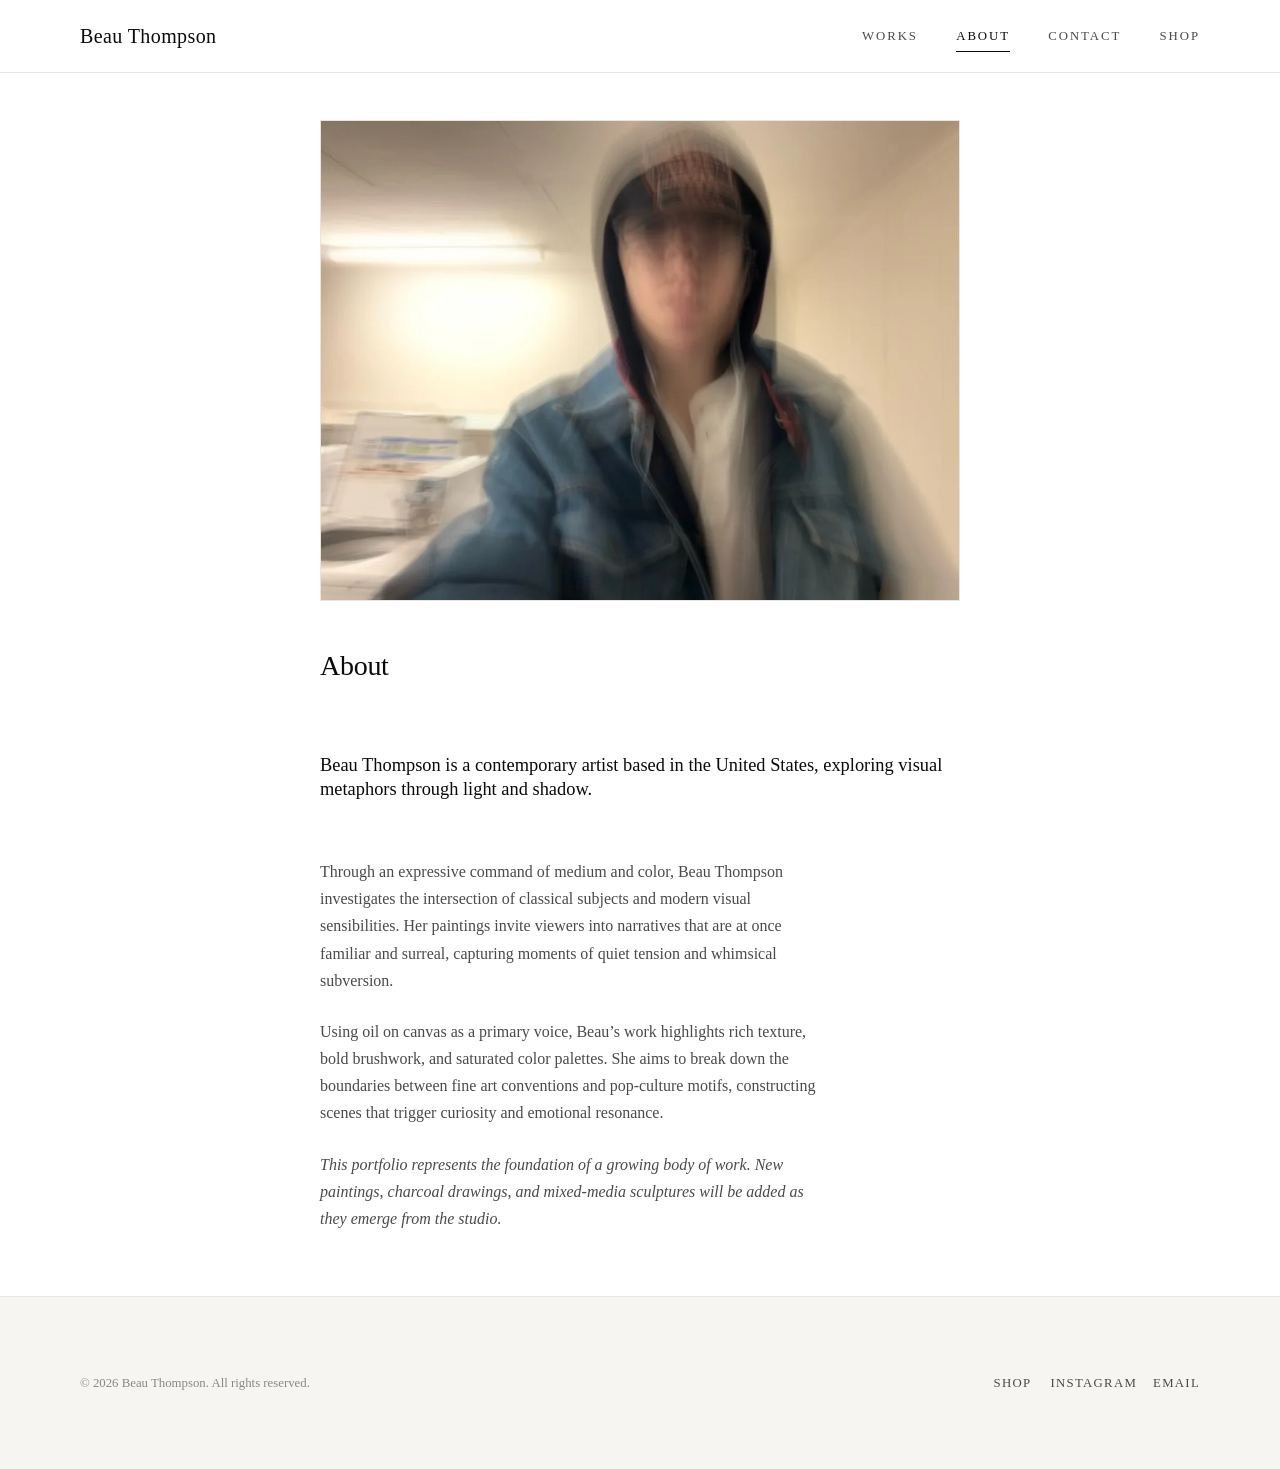
==== commit 70427975: "Harden responsive portfolio and static shop Co-authored-by: Cursor <cursoragent@cursor.com>" ====
--- a/about.html
+++ b/about.html
@@ -19,14 +19,10 @@
 
   <link rel="canonical" href="https://beaurancethompson.com/about.html">
 
-  <link rel="preconnect" href="https://fonts.googleapis.com">
-  <link rel="preconnect" href="https://fonts.gstatic.com" crossorigin>
-  <link rel="stylesheet" href="https://fonts.googleapis.com/css2?family=Inter:wght@300;400;500&display=swap">
-
   <link rel="icon" type="image/svg+xml" href="favicon.svg">
   <link rel="apple-touch-icon" href="assets/highland-cow.webp">
 
-  <link rel="stylesheet" href="style.css?v=20">
+  <link rel="stylesheet" href="style.css?v=23">
 </head>
 <body class="site-page">
 
@@ -68,7 +64,7 @@
           <div class="about-bio">
             <p>Through an expressive command of medium and color, Beau Thompson investigates the intersection of classical subjects and modern visual sensibilities. Her paintings invite viewers into narratives that are at once familiar and surreal, capturing moments of quiet tension and whimsical subversion.</p>
             <p>Using oil on canvas as a primary voice, Beau’s work highlights rich texture, bold brushwork, and saturated color palettes. She aims to break down the boundaries between fine art conventions and pop-culture motifs, constructing scenes that trigger curiosity and emotional resonance.</p>
-            <p><em>This portfolio represents the foundation of a growing body of work. New paintings, graphite drawings, and bronze studies will be populated here as they emerge from the studio.</em></p>
+            <p><em>This portfolio represents the foundation of a growing body of work. New paintings, charcoal drawings, and mixed-media sculptures will be added as they emerge from the studio.</em></p>
           </div>
         </div>
       </div>
@@ -86,6 +82,6 @@
     </div>
   </footer>
 
-  <script src="nav.js?v=1" defer></script>
+  <script src="nav.js?v=5" defer></script>
 </body>
 </html>
--- a/style.css
+++ b/style.css
@@ -1,3064 +1,68 @@
-/* 
-   Beau Thompson - Portfolio Stylesheet
-   Minimalist Light Gallery Theme
-*/
-
+/*
+ * Beau Thompson — responsive portfolio and shop
+ * Times New Roman is intentionally used throughout.
+ */
 :root {
-  --bg-primary: #ffffff;
+  --bg-primary: #fff;
   --bg-secondary: #f7f5f2;
-  --bg-overlay: rgba(255, 255, 255, 0.96);
   --text-primary: #0a0a0a;
   --text-secondary: #4a4a4a;
-  --text-muted: #888888;
+  --text-muted: #888;
   --border-color: #e8e4df;
-  --border-dark: #111111;
+  --border-dark: #111;
   --accent: #0a0a0a;
   --accent-warm: #8b6f47;
-  
-  --font-serif: 'Inter', sans-serif;
-  --font-sans: 'Inter', sans-serif;
-  
+  --font-serif: "Times New Roman", Times, serif;
+  --font-sans: "Times New Roman", Times, serif;
   --max-width: 1200px;
-
-  /* Motion system */
-  --ease-standard: cubic-bezier(0.4, 0, 0.2, 1);
-  --ease-emphasized: cubic-bezier(0.2, 0, 0, 1);
-  --ease-out: cubic-bezier(0.16, 1, 0.3, 1);
-  --duration-instant: 120ms;
+  --content-width: 720px;
+  --gutter: clamp(1rem, 4vw, 2.5rem);
+  --section-space: clamp(4rem, 8vw, 8rem);
+  --header-height: clamp(4rem, 7vw, 4.5rem);
+  --header-height-scrolled: clamp(2.75rem, 5vw, 3.25rem);
+  --touch-target: 44px;
   --duration-fast: 180ms;
   --duration-base: 280ms;
   --duration-slow: 480ms;
-  --duration-enter: 620ms;
-  --duration-hero: 1000ms;
-  --ease-hero: cubic-bezier(0.32, 0.72, 0, 1);
-  --ease-enter: cubic-bezier(0.16, 1, 0.3, 1);
-  --duration-modal: 400ms;
-  --ease-modal: cubic-bezier(0.16, 1, 0.3, 1);
-
-  /* Legacy aliases — kept for compatibility, prefer the new vars above */
-  --transition-smooth: opacity var(--duration-base) var(--ease-out), transform var(--duration-base) var(--ease-out);
-  --transition-fast: color var(--duration-fast) var(--ease-standard), background-color var(--duration-fast) var(--ease-standard), border-color var(--duration-fast) var(--ease-standard), opacity var(--duration-fast) var(--ease-standard);
-}
-
-* {
-  box-sizing: border-box;
-  margin: 0;
-  padding: 0;
-}
-
+  --ease-standard: cubic-bezier(.4, 0, .2, 1);
+  --ease-out: cubic-bezier(.16, 1, .3, 1);
+  --transition-fast: color var(--duration-fast) var(--ease-standard),
+    background-color var(--duration-fast) var(--ease-standard),
+    border-color var(--duration-fast) var(--ease-standard),
+    opacity var(--duration-fast) var(--ease-standard);
+}
+
+*, *::before, *::after { box-sizing: border-box; margin: 0; padding: 0; }
 html {
-  scroll-behavior: auto;
-  background-color: var(--bg-primary);
+  background: var(--bg-primary);
   color: var(--text-primary);
   font-family: var(--font-sans);
   -webkit-font-smoothing: antialiased;
 }
-
 body {
+  min-width: 0;
   overflow-x: hidden;
-}
-
-body.menu-open {
-  overflow: hidden;
-}
-
-body.scroll-locked {
-  position: fixed;
-  overflow: hidden;
+  overflow-wrap: anywhere;
+}
+body.menu-open { overflow: hidden; }
+body.scroll-locked { position: fixed; inset: 0; width: 100%; overflow: hidden; }
+body.site-minimal, body.site-page, body.site-shop { background: var(--bg-primary); }
+img, svg { max-width: 100%; }
+picture { display: block; }
+button, input, textarea { font: inherit; }
+button { color: inherit; }
+a { color: inherit; text-decoration: none; transition: color var(--duration-fast) var(--ease-standard); }
+h1, h2, h3, h4 { font-family: var(--font-serif); font-weight: 400; line-height: 1.2; }
+p, h1, h2, h3, h4, span, a { overflow-wrap: anywhere; }
+[hidden] { display: none !important; }
+[inert] { pointer-events: none; user-select: none; }
+
+.container {
   width: 100%;
-  inset: 0;
-}
-
-.skip-link {
-  position: absolute;
-  top: -100%;
-  left: 1rem;
-  z-index: 10000;
-  padding: 0.75rem 1.25rem;
-  background: var(--accent);
-  color: var(--bg-primary);
-  font-size: 0.8rem;
-  letter-spacing: 0.1em;
-  text-transform: uppercase;
-}
-
-.skip-link:focus {
-  top: 1rem;
-}
-
-/* Scrollbar Customization */
-::-webkit-scrollbar {
-  width: 6px;
-}
-::-webkit-scrollbar-track {
-  background: var(--bg-primary);
-}
-::-webkit-scrollbar-thumb {
-  background: var(--border-color);
-  border-radius: 3px;
-}
-::-webkit-scrollbar-thumb:hover {
-  background: var(--text-muted);
-}
-
-/* Typography */
-h1, h2, h3, h4 {
-  font-family: var(--font-serif);
-  font-weight: 400;
-  line-height: 1.2;
-}
-
-a {
-  text-decoration: none;
-  color: inherit;
-  transition: color var(--duration-fast) var(--ease-standard);
-}
-
-/* Layout Utilities */
-.container {
   max-width: var(--max-width);
-  margin: 0 auto;
-  padding: 0 2.5rem;
-}
-
-section {
-  padding: 8rem 0;
-  border-bottom: 1px solid var(--border-color);
-}
-
-section:last-of-type {
-  border-bottom: none;
-}
-
-.section-header {
-  margin-bottom: 4rem;
-}
-
-.section-num {
-  font-size: 0.85rem;
-  font-weight: 300;
-  color: var(--text-muted);
-  display: block;
-  margin-bottom: 1rem;
-  letter-spacing: 0.15em;
-}
-
-.section-title {
-  font-size: 2.5rem;
-  letter-spacing: -0.02em;
-}
-
-/* Header & Navigation */
-header {
-  position: fixed;
-  top: 0;
-  left: 0;
-  width: 100%;
-  z-index: 100;
-  background-color: rgba(255, 255, 255, 0.96);
-  border-bottom: 1px solid var(--border-color);
-  padding-top: env(safe-area-inset-top, 0px);
-  transition: background-color var(--duration-base) var(--ease-standard),
-              border-color var(--duration-base) var(--ease-standard);
-}
-
-header.scrolled {
-  padding: 1rem 0;
-}
-
-.nav-container {
-  display: flex;
-  justify-content: space-between;
-  align-items: center;
-  height: 5.5rem;
-}
-
-header.scrolled .nav-container {
-  height: 4rem;
-}
-
-.logo {
-  font-family: var(--font-serif);
-  font-size: 1.4rem;
-  font-weight: 500;
-  letter-spacing: 0.05em;
-}
-
-nav ul {
-  display: flex;
-  list-style: none;
-  gap: 2.5rem;
-}
-
-nav a {
-  font-size: 0.85rem;
-  font-weight: 400;
-  letter-spacing: 0.15em;
-  text-transform: uppercase;
-  color: var(--text-secondary);
-  position: relative;
-  padding: 0.5rem 0;
-}
-
-nav a::after {
-  content: '';
-  position: absolute;
-  bottom: 0;
-  left: 0;
-  width: 100%;
-  height: 1px;
-  background-color: var(--accent);
-  transform: scaleX(0);
-  transform-origin: left center;
-  transition: transform var(--duration-base) var(--ease-emphasized);
-}
-
-nav a:hover, nav a.active {
-  color: var(--text-primary);
-}
-
-nav a.active::after, nav a:hover::after {
-  transform: scaleX(1);
-}
-
-/* Mobile Menu */
-.menu-toggle {
-  display: none;
-  background: none;
-  border: none;
-  cursor: pointer;
-  padding: 0.5rem;
-  flex-direction: column;
-  gap: 6px;
-  z-index: 110;
-}
-
-.menu-toggle span {
-  display: block;
-  width: 22px;
-  height: 1px;
-  background-color: var(--text-primary);
-  transition: var(--transition-fast);
-}
-
-.menu-toggle.active span:nth-child(1) {
-  transform: translateY(7px) rotate(45deg);
-}
-
-.menu-toggle.active span:nth-child(2) {
-  opacity: 0;
-}
-
-.menu-toggle.active span:nth-child(3) {
-  transform: translateY(-7px) rotate(-45deg);
-}
-
-.nav-wrapper {
-  display: flex;
-  align-items: center;
-  gap: 2.5rem;
-}
-
-.header-actions {
-  display: flex;
-  align-items: center;
-  gap: 0.35rem;
-}
-
-/* Hero Section */
-.hero {
-  position: relative;
-  min-height: 92vh;
-  display: flex;
-  align-items: center;
-  justify-content: center;
-  border-bottom: 1px solid var(--border-color);
-  padding-top: 5.5rem;
-  overflow: hidden;
-}
-
-.hero-bg {
-  position: absolute;
-  inset: 0;
-  z-index: 0;
-}
-
-.hero-slides {
-  position: absolute;
-  inset: 0;
-  isolation: isolate;
-}
-
-.hero-slide {
-  position: absolute;
-  inset: 0;
-  width: 100%;
-  height: 100%;
-  object-fit: cover;
-  opacity: 0;
-  z-index: 0;
-  pointer-events: none;
-}
-
-.hero-slide.is-visible {
-  opacity: 1;
-  z-index: 1;
-}
-
-.hero-slide.is-fading-in {
-  z-index: 2;
-  opacity: 0;
-  will-change: opacity;
-  animation: heroCrossfade var(--duration-hero) linear forwards;
-}
-
-@keyframes heroCrossfade {
-  0% { opacity: 0; }
-  12% { opacity: 0.08; }
-  32% { opacity: 0.28; }
-  58% { opacity: 0.58; }
-  82% { opacity: 0.84; }
-  100% { opacity: 1; }
-}
-
-html:not(.is-loaded) .hero-bg {
-  opacity: 0;
-}
-
-html.is-loaded .hero-bg {
-  opacity: 1;
-  transition: opacity calc(var(--duration-hero) * 1.15) var(--ease-hero);
-}
-
-.hero-content {
-  position: relative;
-  z-index: 1;
-  text-align: center;
-  max-width: 720px;
-  padding: 0 2rem;
-}
-
-/* Hero text entrance */
-.hero-animate {
-  opacity: 0;
-  transform: translateY(10px);
-}
-
-html.is-loaded .hero-animate {
-  opacity: 1;
-  transform: translateY(0);
-  transition:
-    opacity var(--duration-enter) var(--ease-enter),
-    transform var(--duration-enter) var(--ease-enter);
-  transition-delay: var(--hero-delay, 0ms);
-}
-
-.logo.hero-animate { --hero-delay: 200ms; }
-.hero-content h2.hero-animate { --hero-delay: 340ms; }
-.hero-tagline.hero-animate { --hero-delay: 440ms; }
-.hero-actions.hero-animate { --hero-delay: 540ms; }
-.hero-caption.hero-animate { --hero-delay: 640ms; }
-.hero-scroll.hero-animate { --hero-delay: 760ms; }
-
-.hero-slide--bison {
-  object-position: center 46%;
-  transform: scale(1.12);
-  transform-origin: center center;
-}
-
-.hero-bg::after {
-  content: '';
-  position: absolute;
-  inset: 0;
-  z-index: 1;
-  background: linear-gradient(
-    to bottom,
-    rgba(255, 255, 255, 0.88) 0%,
-    rgba(255, 255, 255, 0.72) 45%,
-    rgba(247, 245, 242, 0.95) 100%
-  );
-  pointer-events: none;
-}
-
-.hero h2 {
-  font-size: clamp(3rem, 8vw, 5.5rem);
-  font-weight: 300;
-  letter-spacing: -0.02em;
-  line-height: 1.05;
-  margin-bottom: 1rem;
-}
-
-.hero-tagline {
-  font-size: 1.15rem;
-  font-weight: 300;
-  letter-spacing: 0.12em;
-  text-transform: uppercase;
-  color: var(--text-secondary);
-  margin-bottom: 2.5rem;
-}
-
-.hero-actions {
-  display: flex;
-  flex-wrap: wrap;
-  gap: 1rem;
-  justify-content: center;
-}
-
-.hero-btn {
-  display: inline-flex;
-  align-items: center;
-  gap: 0.5rem;
-  padding: 0.95rem 2rem;
-  font-family: var(--font-sans);
-  font-size: 0.75rem;
-  font-weight: 500;
-  letter-spacing: 0.14em;
-  text-transform: uppercase;
-  border: 1px solid var(--border-dark);
-  transition: background-color var(--duration-base) var(--ease-standard),
-              color var(--duration-base) var(--ease-standard),
-              border-color var(--duration-base) var(--ease-standard);
-}
-
-.hero-btn-primary {
-  background-color: var(--accent);
-  color: var(--bg-primary);
-}
-
-.hero-btn-primary:hover {
-  background-color: transparent;
-  color: var(--accent);
-}
-
-.hero-btn-secondary {
-  background-color: transparent;
-  color: var(--accent);
-}
-
-.hero-btn-secondary:hover {
-  background-color: var(--accent);
-  color: var(--bg-primary);
-}
-
-.hero-caption {
-  position: absolute;
-  bottom: 2.5rem;
-  left: 2.5rem;
-  z-index: 1;
-  display: flex;
-  flex-direction: column;
-  gap: 0.35rem;
-  max-width: 320px;
-  text-align: left;
-  opacity: 0;
-  pointer-events: none;
-}
-
-html.is-loaded .hero-caption.has-entered.active:not(.is-changing) {
-  opacity: 1;
-  transform: translateY(0);
-  transition: opacity calc(var(--duration-hero) * 0.45) var(--ease-hero),
-              transform calc(var(--duration-hero) * 0.45) var(--ease-hero);
-}
-
-.hero-caption.is-changing {
-  opacity: 0;
-  transform: translateY(6px);
-  transition: opacity calc(var(--duration-hero) * 0.45) var(--ease-hero),
-              transform calc(var(--duration-hero) * 0.45) var(--ease-hero);
-  transition-delay: 0ms;
-}
-
-.hero-caption-label {
-  font-size: 0.65rem;
-  font-weight: 500;
-  letter-spacing: 0.22em;
-  text-transform: uppercase;
-  color: var(--text-muted);
-}
-
-.hero-caption-title {
-  font-family: var(--font-serif);
-  font-size: 1.1rem;
-  font-weight: 400;
-  line-height: 1.3;
-  color: var(--text-primary);
-}
-
-.hero-caption-meta {
-  font-size: 0.8rem;
-  font-weight: 300;
-  letter-spacing: 0.04em;
-  color: var(--text-secondary);
-}
-
-.hero-scroll {
-  position: absolute;
-  bottom: 2.5rem;
-  left: 50%;
-  transform: translateX(-50%);
-  z-index: 1;
-  display: flex;
-  flex-direction: column;
-  align-items: center;
-  gap: 0.5rem;
-  color: var(--text-muted);
-  font-size: 0.7rem;
-  letter-spacing: 0.2em;
-  text-transform: uppercase;
-  transition: opacity var(--duration-base) var(--ease-standard),
-              transform var(--duration-base) var(--ease-standard),
-              color var(--duration-base) var(--ease-standard);
-  animation: heroScrollFloat 2.6s var(--ease-hero) infinite;
-}
-
-.hero-scroll-line {
-  width: 1px;
-  height: 40px;
-  background: linear-gradient(to bottom, var(--text-muted), transparent);
-  opacity: 0.6;
-  transform-origin: top center;
-  animation: heroScrollPulse 2.6s var(--ease-hero) infinite;
-}
-
-.hero-scroll:hover {
-  color: var(--text-primary);
-}
-
-@keyframes heroScrollFloat {
-  0%, 100% { transform: translateX(-50%) translateY(0); }
-  50% { transform: translateX(-50%) translateY(3px); }
-}
-
-@keyframes heroScrollPulse {
-  0% {
-    opacity: 0.2;
-    transform: scaleY(0.65);
-  }
-  45% {
-    opacity: 0.75;
-    transform: scaleY(1);
-  }
-  100% {
-    opacity: 0.25;
-    transform: scaleY(0.7);
-  }
-}
-
-/* Gallery Section */
-.gallery-filters {
-  display: flex;
-  gap: 2rem;
-  margin-bottom: 3.5rem;
-  list-style: none;
-}
-
-.filter-btn {
-  background: none;
-  border: none;
-  font-family: var(--font-sans);
-  font-size: 0.85rem;
-  font-weight: 400;
-  letter-spacing: 0.15em;
-  text-transform: uppercase;
-  color: var(--text-muted);
-  cursor: pointer;
-  padding: 0.5rem 0;
-  position: relative;
-  transition: var(--transition-fast);
-}
-
-.filter-btn::after {
-  content: '';
-  position: absolute;
-  bottom: 0;
-  left: 0;
-  width: 100%;
-  height: 1px;
-  background-color: var(--accent);
-  transform: scaleX(0);
-  transform-origin: left center;
-  transition: transform var(--duration-base) var(--ease-emphasized);
-}
-
-.filter-btn:hover {
-  color: var(--text-primary);
-}
-
-.filter-btn.active {
-  color: var(--text-primary);
-  font-weight: 500;
-}
-
-.filter-btn.active::after,
-.filter-btn:hover::after {
-  transform: scaleX(1);
-}
-
-.gallery-subfilters {
-  display: flex;
-  flex-wrap: wrap;
-  gap: 1.25rem 1.75rem;
-  margin: -2rem 0 3rem;
-  padding-left: 0.5rem;
-  list-style: none;
-  border-left: 1px solid var(--border-color);
-}
-
-.gallery-subfilters[hidden] {
-  display: none;
-}
-
-.subfilter-btn {
-  background: none;
-  border: none;
-  font-family: var(--font-sans);
-  font-size: 0.78rem;
-  font-weight: 400;
-  letter-spacing: 0.12em;
-  text-transform: uppercase;
-  color: var(--text-muted);
-  cursor: pointer;
-  padding: 0.35rem 0;
-  position: relative;
-  transition: var(--transition-fast);
-}
-
-.subfilter-btn::after {
-  content: '';
-  position: absolute;
-  bottom: 0;
-  left: 0;
-  width: 100%;
-  height: 1px;
-  background-color: var(--accent);
-  transform: scaleX(0);
-  transform-origin: left center;
-  transition: transform var(--duration-base) var(--ease-emphasized);
-}
-
-.subfilter-btn:hover,
-.subfilter-btn.active {
-  color: var(--text-primary);
-}
-
-.subfilter-btn.active {
-  font-weight: 500;
-}
-
-.subfilter-btn.active::after,
-.subfilter-btn:hover::after {
-  transform: scaleX(1);
-}
-
-.gallery-grid {
-  display: grid;
-  grid-template-columns: repeat(auto-fill, minmax(320px, 1fr));
-  gap: 3.5rem 2.5rem;
-}
-
-.gallery-cluster {
-  grid-column: 1 / -1;
-  display: flex;
-  flex-direction: column;
-  gap: 1.5rem;
-  padding-top: 1rem;
-  border-top: 1px solid var(--border-color);
-}
-
-.gallery-cluster:first-of-type {
-  padding-top: 0;
-  border-top: none;
-}
-
-.gallery-cluster.hidden {
-  display: none;
-}
-
-.gallery-cluster-label {
-  font-size: 0.75rem;
-  font-weight: 500;
-  letter-spacing: 0.18em;
-  text-transform: uppercase;
-  color: var(--text-muted);
-}
-
-.gallery-cluster-grid {
-  display: grid;
-  grid-template-columns: repeat(auto-fill, minmax(320px, 1fr));
-  gap: 3.5rem 2.5rem;
-}
-
-.art-card {
-  display: flex;
-  flex-direction: column;
-  cursor: pointer;
-}
-
-picture {
-  display: block;
-}
-
-.art-image-wrapper picture {
-  display: contents;
-}
-
-.art-image-wrapper {
-  position: relative;
-  width: 100%;
-  aspect-ratio: 4/5;
-  overflow: hidden;
-  background-color: var(--bg-secondary);
-  border: 1px solid var(--border-color);
-  margin-bottom: 1.25rem;
-}
-
-.art-image-wrapper img {
-  position: absolute;
-  inset: 0;
-  display: block;
-  width: 100%;
-  height: 100%;
-  object-fit: cover;
-}
-
-.art-image-wrapper--highland-cow img {
-  width: 138%;
-  height: 138%;
-  inset: auto;
-  left: 50%;
-  top: 50%;
-  transform: translate(-50%, -46%);
-  object-position: center center;
-}
-
-.art-image-wrapper--crab img {
-  width: 132%;
-  height: 132%;
-  inset: auto;
-  left: 50%;
-  top: 50%;
-  transform: translate(-50%, -50%);
-  object-position: center center;
-}
-
-.art-image-wrapper--fan img {
-  width: 165%;
-  height: 165%;
-  inset: auto;
-  left: 50%;
-  top: 50%;
-  transform: translate(-50%, -50%);
-  object-position: center center;
-}
-
-.art-image-wrapper::after {
-  content: 'View';
-  position: absolute;
-  inset: 0;
-  display: flex;
-  align-items: center;
-  justify-content: center;
-  background: rgba(10, 10, 10, 0.35);
-  color: var(--bg-primary);
-  font-size: 0.75rem;
-  font-weight: 500;
-  letter-spacing: 0.2em;
-  text-transform: uppercase;
-  opacity: 0;
-  transition: opacity var(--duration-base) var(--ease-standard);
-}
-
-.art-card:hover .art-image-wrapper::after {
-  opacity: 1;
-}
-
-.art-card--series .art-image-wrapper::after {
-  content: 'View all';
-}
-
-.art-availability {
-  position: absolute;
-  top: 0.75rem;
-  left: 0.75rem;
-  z-index: 2;
-  padding: 0.3rem 0.6rem;
-  font-size: 0.6rem;
-  font-weight: 500;
-  letter-spacing: 0.14em;
-  text-transform: uppercase;
-  background: rgba(255, 255, 255, 0.92);
-  color: var(--text-primary);
-  border: 1px solid var(--border-color);
-}
-
-.art-availability[data-status="print-available"] {
-  background: var(--text-primary);
-  color: var(--bg-primary);
-  border-color: var(--text-primary);
-}
-
-.art-availability[data-status="available"] {
-  color: #2f6f3a;
-  border-color: #c6dccb;
-}
-
-.art-availability[data-status="sold"] {
-  background: rgba(245, 240, 234, 0.95);
-  color: var(--text-muted);
-}
-
-.art-gallery-badge {
-  position: absolute;
-  bottom: 0.75rem;
-  right: 0.75rem;
-  z-index: 2;
-  font-size: 0.65rem;
-  font-weight: 500;
-  letter-spacing: 0.12em;
-  text-transform: uppercase;
-  color: var(--bg-primary);
-  background: rgba(10, 10, 10, 0.72);
-  padding: 0.35rem 0.6rem;
-  pointer-events: none;
-}
-
-.art-card.hidden {
-  display: none !important;
-}
-
-.art-info {
-  display: flex;
-  flex-direction: column;
-  gap: 0.25rem;
-}
-
-.art-title-row {
-  display: flex;
-  justify-content: space-between;
-  align-items: baseline;
-}
-
-.art-title {
-  font-family: var(--font-serif);
-  font-size: 1.25rem;
-  font-weight: 400;
-}
-
-.art-year {
-  font-size: 0.8rem;
-  color: var(--text-muted);
-}
-
-.art-meta {
-  font-size: 0.8rem;
-  font-weight: 300;
-  color: var(--text-secondary);
-  letter-spacing: 0.02em;
-}
-
-/* About Section */
-.about-layout {
-  display: grid;
-  grid-template-columns: 1fr 1.2fr;
-  gap: 5rem;
-  align-items: start;
-}
-
-.about-visual {
-  width: 100%;
-  border: 1px solid var(--border-color);
-  background-color: var(--bg-secondary);
-  overflow: hidden;
-  position: relative;
-}
-
-.about-visual picture,
-.about-visual img {
-  display: block;
-  width: 100%;
-  height: auto;
-}
-
-.about-text {
-  display: flex;
-  flex-direction: column;
-  gap: 2rem;
-}
-
-.about-tagline {
-  font-family: var(--font-serif);
-  font-size: 2rem;
-  line-height: 1.3;
-  color: var(--text-primary);
-}
-
-.about-bio {
-  font-size: 1rem;
-  line-height: 1.7;
-  color: var(--text-secondary);
-  font-weight: 300;
-}
-
-.about-bio p {
-  margin-bottom: 1.5rem;
-}
-
-.about-bio p:last-child {
-  margin-bottom: 0;
-}
-
-/* Contact Section */
-.contact-layout {
-  display: grid;
-  grid-template-columns: 1fr 1.2fr;
-  gap: 5rem;
-}
-
-.contact-info {
-  display: flex;
-  flex-direction: column;
-  gap: 3rem;
-}
-
-.contact-statement {
-  font-family: var(--font-serif);
-  font-size: 1.75rem;
-  line-height: 1.4;
-}
-
-.contact-details {
-  display: flex;
-  flex-direction: column;
-  gap: 1.5rem;
-}
-
-.contact-item {
-  display: flex;
-  flex-direction: column;
-  gap: 0.25rem;
-}
-
-.contact-label {
-  font-size: 0.75rem;
-  text-transform: uppercase;
-  letter-spacing: 0.1em;
-  color: var(--text-muted);
-}
-
-.contact-value {
-  font-size: 1rem;
-  font-weight: 300;
-}
-
-.contact-value a:hover {
-  text-decoration: underline;
-}
-
-.contact-form {
-  display: flex;
-  flex-direction: column;
-  gap: 2rem;
-}
-
-.form-group {
-  display: flex;
-  flex-direction: column;
-  position: relative;
-}
-
-.form-input {
-  width: 100%;
-  border: none;
-  border-bottom: 1px solid var(--border-color);
-  padding: 0.75rem 0;
-  background: transparent;
-  font-family: var(--font-sans);
-  font-size: 0.95rem;
-  font-weight: 300;
-  outline: none;
-  color: var(--text-primary);
-  transition: var(--transition-fast);
-}
-
-.form-label {
-  position: absolute;
-  top: 0.75rem;
-  left: 0;
-  font-size: 0.95rem;
-  font-weight: 300;
-  color: var(--text-secondary);
-  pointer-events: none;
-  transition: var(--transition-fast);
-}
-
-/* Floating labels */
-.form-input:focus ~ .form-label,
-.form-input:not(:placeholder-shown) ~ .form-label {
-  top: -1rem;
-  font-size: 0.75rem;
-  color: var(--text-muted);
-  letter-spacing: 0.1em;
-  text-transform: uppercase;
-}
-
-.form-input:focus {
-  border-bottom: 1px solid var(--border-dark);
-}
-
-textarea.form-input {
-  min-height: 120px;
-  resize: vertical;
-}
-
-.submit-btn {
-  align-self: flex-start;
-  background-color: var(--accent);
-  color: var(--bg-primary);
-  border: 1px solid var(--accent);
-  padding: 1rem 2.5rem;
-  font-family: var(--font-sans);
-  font-size: 0.8rem;
-  letter-spacing: 0.15em;
-  text-transform: uppercase;
-  cursor: pointer;
-  transition: var(--transition-fast);
-  margin-top: 1rem;
-}
-
-.submit-btn:hover {
-  background-color: transparent;
-  color: var(--accent);
-}
-
-.form-message {
-  font-size: 0.9rem;
-  font-weight: 300;
-  margin-top: 1rem;
-  opacity: 0;
-  transition: opacity var(--transition-fast);
-}
-
-.form-message.success {
-  color: green;
-  opacity: 1;
-}
-
-.form-message.error {
-  color: #b3372c;
-  opacity: 1;
-}
-
-.form-honeypot {
-  position: absolute;
-  left: -9999px;
-  width: 1px;
-  height: 1px;
-  opacity: 0;
-  pointer-events: none;
-}
-
-/* Lightbox Modal */
-.lightbox {
-  position: fixed;
-  top: 0;
-  left: 0;
-  width: 100vw;
-  height: 100vh;
-  background-color: rgba(247, 245, 242, 0.94);
-  z-index: 1000;
-  display: flex;
-  justify-content: center;
-  align-items: center;
-  padding: 2rem;
-  opacity: 0;
-  pointer-events: none;
-  transition: opacity var(--duration-base) var(--ease-standard);
-}
-
-.lightbox.active {
-  opacity: 1;
-  pointer-events: auto;
-}
-
-.lightbox-content {
-  display: flex;
-  flex-direction: column;
-  max-width: 90vw;
-  max-height: 85vh;
-  position: relative;
-  align-items: center;
-}
-
-.lightbox-image-wrapper {
-  max-height: 70vh;
-  margin-bottom: 1.5rem;
-  display: flex;
-  justify-content: center;
-  align-items: center;
-}
-
-.lightbox-close {
-  position: absolute;
-  top: -4rem;
-  right: 0;
-  background: none;
-  border: none;
-  cursor: pointer;
-  padding: 0.5rem;
-  display: flex;
-  align-items: center;
-  justify-content: center;
-  transition: transform var(--duration-base) var(--ease-emphasized),
-              color var(--duration-fast) var(--ease-standard);
-}
-
-.lightbox-close svg {
-  width: 1.5rem;
-  height: 1.5rem;
-  stroke: var(--text-primary);
-  stroke-width: 1.5;
-}
-
-.lightbox-close:hover {
-  transform: rotate(90deg);
-}
-
-.lightbox-image {
-  max-width: 100%;
-  max-height: 70vh;
-  object-fit: contain;
-  border: 1px solid var(--border-color);
-}
-
-.lightbox-details {
-  text-align: center;
-  max-width: 600px;
-}
-
-.lightbox-title {
-  font-family: var(--font-serif);
-  font-size: 1.5rem;
-  margin-bottom: 0.25rem;
-}
-
-.lightbox-meta {
-  font-size: 0.85rem;
-  font-weight: 300;
-  color: var(--text-secondary);
-  letter-spacing: 0.02em;
-}
-
-.lightbox-availability {
-  display: none;
-  margin-top: 0.6rem;
-  padding: 0.3rem 0.7rem;
-  font-size: 0.65rem;
-  font-weight: 500;
-  letter-spacing: 0.16em;
-  text-transform: uppercase;
-  border: 1px solid var(--border-color);
-  color: var(--text-primary);
-}
-
-.lightbox-availability.active {
-  display: inline-block;
-}
-
-.lightbox-availability[data-status="print-available"] {
-  background: var(--text-primary);
-  color: var(--bg-primary);
-  border-color: var(--text-primary);
-}
-
-.lightbox-availability[data-status="available"] {
-  color: #2f6f3a;
-  border-color: #c6dccb;
-}
-
-.lightbox-availability[data-status="sold"] {
-  color: var(--text-muted);
-}
-
-.lightbox-statement {
-  display: none;
-  margin-top: 0.85rem;
-  max-width: 460px;
-  margin-left: auto;
-  margin-right: auto;
-  font-size: 0.9rem;
-  font-weight: 300;
-  line-height: 1.65;
-  color: var(--text-secondary);
-}
-
-.lightbox-statement.active {
-  display: block;
-}
-
-.lightbox-counter {
-  display: none;
-  font-size: 0.75rem;
-  letter-spacing: 0.12em;
-  text-transform: uppercase;
-  color: var(--text-muted);
-  margin-top: 0.5rem;
-}
-
-.lightbox-counter.active {
-  display: block;
-}
-
-.lightbox-thumbs {
-  display: none;
-  justify-content: center;
-  gap: 0.5rem;
-  margin-top: 1.25rem;
-  flex-wrap: wrap;
-  max-width: 360px;
-}
-
-.lightbox-thumbs.active {
-  display: flex;
-}
-
-.lightbox-thumb {
-  width: 56px;
-  height: 56px;
-  padding: 0;
-  border: 1px solid var(--border-color);
-  background: var(--bg-primary);
-  cursor: pointer;
-  overflow: hidden;
-  opacity: 0.55;
-  transition: var(--transition-fast);
-}
-
-.lightbox-thumb img {
-  width: 100%;
-  height: 100%;
-  object-fit: cover;
-}
-
-.lightbox-thumb:hover,
-.lightbox-thumb.active {
-  opacity: 1;
-  border-color: var(--border-dark);
-}
-
-.lightbox-thumb.active {
-  outline: 1px solid var(--border-dark);
-  outline-offset: 2px;
-}
-
-.lightbox-inquire-btn {
-  display: inline-block;
-  margin-top: 1.5rem;
-  padding: 0.85rem 1.75rem;
-  font-family: var(--font-sans);
-  font-size: 0.75rem;
-  font-weight: 500;
-  letter-spacing: 0.14em;
-  text-transform: uppercase;
-  border: 1px solid var(--border-dark);
-  background-color: var(--accent);
-  color: var(--bg-primary);
-  transition: var(--transition-fast);
-}
-
-.lightbox-inquire-btn:hover {
-  background-color: transparent;
-  color: var(--accent);
-}
-
-.lightbox-nav {
-  position: absolute;
-  top: 50%;
-  transform: translateY(-50%);
-  background: none;
-  border: 1px solid var(--border-color);
-  width: 48px;
-  height: 48px;
-  display: flex;
-  align-items: center;
-  justify-content: center;
-  cursor: pointer;
-  transition: border-color var(--duration-fast) var(--ease-standard),
-              background-color var(--duration-fast) var(--ease-standard);
-  background-color: var(--bg-primary);
-}
-
-.lightbox-nav:hover {
-  border-color: var(--border-dark);
-}
-
-.lightbox-nav svg {
-  width: 1.25rem;
-  height: 1.25rem;
-  stroke: var(--text-primary);
-  stroke-width: 1.5;
-  fill: none;
-}
-
-.lightbox-prev { left: -5rem; }
-.lightbox-next { right: -5rem; }
-
-/* Featured Shop Banner */
-.featured-banner {
-  padding: 5rem 0;
-  background-color: var(--bg-secondary);
-  border-bottom: 1px solid var(--border-color);
-}
-
-.featured-banner-inner {
-  display: grid;
-  grid-template-columns: 1.1fr 1fr;
-  gap: 4rem;
-  align-items: center;
-}
-
-.featured-banner-image {
-  aspect-ratio: 4/5;
-  overflow: hidden;
-  border: 1px solid var(--border-color);
-}
-
-.featured-banner-image img {
-  width: 100%;
-  height: 100%;
-  object-fit: cover;
-}
-
-.featured-banner-text h3 {
-  font-size: 2.25rem;
-  margin-bottom: 1rem;
-  font-weight: 400;
-}
-
-.featured-banner-text p {
-  color: var(--text-secondary);
-  font-weight: 300;
-  line-height: 1.7;
-  margin-bottom: 2rem;
-  max-width: 420px;
-}
-
-.featured-banner-link {
-  display: inline-block;
-  font-size: 0.75rem;
-  letter-spacing: 0.14em;
-  text-transform: uppercase;
-  border-bottom: 1px solid var(--accent);
-  padding-bottom: 0.25rem;
-}
-
-.featured-banner-link:hover {
-  color: var(--accent-warm);
-  border-color: var(--accent-warm);
-}
-
-/* Scroll Reveal */
-.reveal {
-  opacity: 0;
-  transform: translateY(16px);
-  transition: opacity var(--duration-slow) var(--ease-out),
-              transform var(--duration-slow) var(--ease-out);
-}
-
-.reveal.visible {
-  opacity: 1;
-  transform: translateY(0);
-}
-
-.art-card.reveal {
-  transition-delay: calc(var(--reveal-index, 0) * 60ms);
-}
-
-/* Back to Top */
-.back-to-top {
-  position: fixed;
-  bottom: 2rem;
-  right: 2rem;
-  width: 44px;
-  height: 44px;
-  border: 1px solid var(--border-color);
-  background: var(--bg-primary);
-  display: flex;
-  align-items: center;
-  justify-content: center;
-  cursor: pointer;
-  z-index: 90;
-  opacity: 0;
-  pointer-events: none;
-  transform: translateY(10px);
-  transition: var(--transition-fast);
-}
-
-.back-to-top.visible {
-  opacity: 1;
-  pointer-events: auto;
-  transform: translateY(0);
-}
-
-.back-to-top:hover {
-  border-color: var(--border-dark);
-}
-
-.back-to-top svg {
-  width: 1rem;
-  height: 1rem;
-  stroke: var(--text-primary);
-  stroke-width: 1.5;
-  fill: none;
-}
-
-/* Focus styles */
-:focus-visible {
-  outline: 2px solid var(--accent);
-  outline-offset: 3px;
-}
-
-button:focus:not(:focus-visible),
-a:focus:not(:focus-visible) {
-  outline: none;
-}
-
-/* Footer */
-footer {
-  padding: 4rem 0;
-  background-color: var(--bg-secondary);
-  border-top: 1px solid var(--border-color);
-}
-
-.footer-content {
-  display: flex;
-  justify-content: space-between;
-  align-items: center;
-}
-
-.footer-copy {
-  font-size: 0.8rem;
-  color: var(--text-muted);
-  font-weight: 300;
-}
-
-.footer-social {
-  display: flex;
-  gap: 1.5rem;
-  list-style: none;
-}
-
-.footer-social a {
-  font-size: 0.8rem;
-  text-transform: uppercase;
-  letter-spacing: 0.1em;
-  color: var(--text-secondary);
-}
-
-.footer-social a:hover {
-  color: var(--text-primary);
-}
-
-/* Animations */
-@keyframes fadeInUp {
-  from {
-    opacity: 0;
-    transform: translateY(30px);
-  }
-  to {
-    opacity: 1;
-    transform: translateY(0);
-  }
-}
-
-/* Responsive Styles */
-@media (max-width: 992px) {
-  .about-layout, .contact-layout {
-    grid-template-columns: 1fr;
-    gap: 4rem;
-  }
-  
-  .about-visual {
-    max-width: 450px;
-    margin: 0 auto;
-  }
-  
-  .hero h2 {
-    font-size: 3.5rem;
-  }
-}
-
-@media (max-width: 768px) {
-  section {
-    padding: 4.5rem 0;
-  }
-  
-  .container {
-    padding: 0 1.25rem;
-  }
-
-  .section-header {
-    margin-bottom: 2.75rem;
-  }
-
-  .section-title {
-    font-size: 2.1rem;
-  }
-  
-  .nav-container {
-    height: 4.25rem;
-  }
-
-  header.scrolled .nav-container {
-    height: 3.75rem;
-  }
-
-  .logo {
-    font-size: 1.2rem;
-  }
-
-  .menu-toggle {
-    display: flex;
-    align-items: center;
-    justify-content: center;
-    min-width: 44px;
-    min-height: 44px;
-    margin-right: -0.35rem;
-  }
-
-  .nav-wrapper {
-    position: fixed;
-    top: 0;
-    right: 0;
-    width: min(320px, 85vw);
-    height: 100vh;
-    height: 100dvh;
-    flex-direction: column;
-    align-items: flex-start;
-    gap: 0;
-    padding: calc(5.5rem + env(safe-area-inset-top, 0px)) 2rem calc(2rem + env(safe-area-inset-bottom, 0px));
-    background: var(--bg-primary);
-    border-left: 1px solid var(--border-color);
-    transform: translateX(100%);
-    transition: transform 0.4s cubic-bezier(0.16, 1, 0.3, 1);
-    z-index: 105;
-    overflow-y: auto;
-    -webkit-overflow-scrolling: touch;
-  }
-
-  .nav-wrapper.open {
-    transform: translateX(0);
-  }
-
-  .nav-wrapper nav ul {
-    flex-direction: column;
-    gap: 0;
-    width: 100%;
-  }
-
-  .nav-wrapper nav ul li {
-    width: 100%;
-    border-bottom: 1px solid var(--border-color);
-  }
-
-  .nav-wrapper nav a {
-    display: flex;
-    align-items: center;
-    padding: 1.1rem 0;
-    font-size: 0.9rem;
-    min-height: 48px;
-  }
-
-  .nav-overlay {
-    position: fixed;
-    inset: 0;
-    background: rgba(255, 255, 255, 0.88);
-    z-index: 104;
-    opacity: 0;
-    pointer-events: none;
-    transition: opacity 0.3s ease;
-  }
-
-  .nav-overlay.active {
-    opacity: 1;
-    pointer-events: auto;
-  }
-
-  .hero {
-    min-height: 100svh;
-    min-height: 100dvh;
-    padding-top: calc(4.25rem + env(safe-area-inset-top, 0px));
-    padding-bottom: calc(7rem + env(safe-area-inset-bottom, 0px));
-  }
-
-  .hero-content {
-    padding: 0 0.5rem;
-  }
-
-  .hero-bg::after {
-    background: linear-gradient(
-      to bottom,
-      rgba(255, 255, 255, 0.93) 0%,
-      rgba(255, 255, 255, 0.8) 42%,
-      rgba(247, 245, 242, 0.96) 88%,
-      rgba(247, 245, 242, 0.98) 100%
-    );
-  }
-  
-  .hero h2 {
-    font-size: clamp(2.35rem, 11vw, 2.8rem);
-    margin-bottom: 0.75rem;
-  }
-
-  .hero-tagline {
-    font-size: 0.95rem;
-    letter-spacing: 0.1em;
-    margin-bottom: 2rem;
-  }
-
-  .hero-caption {
-    left: 50%;
-    bottom: calc(1.25rem + env(safe-area-inset-bottom, 0px));
-    transform: translateX(-50%);
-    text-align: center;
-    align-items: center;
-    max-width: calc(100% - 2rem);
-  }
-
-  html.is-loaded .hero-caption.hero-animate,
-  html.is-loaded .hero-caption.has-entered.active:not(.is-changing) {
-    transform: translateX(-50%) translateY(0);
-  }
-
-  .hero-caption.is-changing {
-    transform: translateX(-50%) translateY(6px);
-  }
-
-  .hero-scroll {
-    display: none;
-  }
-
-  .gallery-filters {
-    flex-wrap: nowrap;
-    overflow-x: auto;
-    -webkit-overflow-scrolling: touch;
-    scrollbar-width: none;
-    gap: 1.5rem;
-    margin-left: -1.25rem;
-    margin-right: -1.25rem;
-    padding: 0 1.25rem 0.35rem;
-    margin-bottom: 2.75rem;
-  }
-
-  .gallery-filters::-webkit-scrollbar {
-    display: none;
-  }
-
-  .filter-btn {
-    flex-shrink: 0;
-    min-height: 44px;
-    display: inline-flex;
-    align-items: center;
-    padding: 0.65rem 0;
-  }
-
-  .gallery-subfilters {
-    margin-top: -1rem;
-    padding-left: 0;
-    border-left: none;
-    gap: 0.85rem 1.1rem;
-  }
-
-  .subfilter-btn {
-    min-height: 40px;
-    display: inline-flex;
-    align-items: center;
-    padding: 0.5rem 0;
-  }
-  
-  .gallery-grid,
-  .gallery-cluster-grid {
-    grid-template-columns: 1fr;
-    gap: 2.25rem;
-  }
-
-  .about-layout,
-  .contact-layout {
-    gap: 2.5rem;
-  }
-
-  .about-bio {
-    font-size: 0.96rem;
-    line-height: 1.72;
-    max-width: 62ch;
-  }
-
-  .contact-statement {
-    font-size: 1.45rem;
-  }
-
-  .contact-form input,
-  .contact-form textarea {
-    font-size: 16px;
-  }
-
-  .featured-banner-inner {
-    grid-template-columns: 1fr;
-    gap: 2.5rem;
-  }
-
-  .featured-banner-image {
-    max-height: min(72vh, 520px);
-  }
-
-  .featured-banner-link {
-    display: inline-flex;
-    width: 100%;
-    max-width: 320px;
-    justify-content: center;
-    align-items: center;
-    min-height: 48px;
-    border: 1px solid var(--border-dark);
-    padding: 0.95rem 1.25rem;
-    text-align: center;
-  }
-
-  .footer-content {
-    flex-direction: column;
-    align-items: center;
-    text-align: center;
-    gap: 1.25rem;
-  }
-
-  .footer-social {
-    justify-content: center;
-  }
-
-  .footer-social a {
-    min-width: 44px;
-    min-height: 44px;
-    display: inline-flex;
-    align-items: center;
-    justify-content: center;
-  }
-
-  .back-to-top {
-    bottom: calc(1rem + env(safe-area-inset-bottom, 0px));
-    right: calc(1rem + env(safe-area-inset-right, 0px));
-  }
-
-  .lightbox {
-    align-items: flex-start;
-    overflow-y: auto;
-    -webkit-overflow-scrolling: touch;
-    padding:
-      calc(0.75rem + env(safe-area-inset-top, 0px))
-      calc(0.75rem + env(safe-area-inset-right, 0px))
-      calc(5.5rem + env(safe-area-inset-bottom, 0px))
-      calc(0.75rem + env(safe-area-inset-left, 0px));
-  }
-
-  .lightbox-content {
-    max-width: 100%;
-    max-height: none;
-    width: 100%;
-    padding-top: 3.25rem;
-    padding-bottom: calc(4.75rem + env(safe-area-inset-bottom, 0px));
-  }
-
-  .lightbox-image-wrapper {
-    max-height: min(52dvh, 420px);
-    margin-bottom: 1.25rem;
-  }
-
-  .lightbox-image {
-    max-height: min(52dvh, 420px);
-  }
-
-  .lightbox-details {
-    padding-bottom: 0.5rem;
-  }
-
-  .lightbox-inquire-btn {
-    min-height: 48px;
-    display: inline-flex;
-    align-items: center;
-    justify-content: center;
-    width: 100%;
-    max-width: 320px;
-  }
-
-  .lightbox-thumb {
-    width: 52px;
-    height: 52px;
-  }
-  
-  .lightbox-close {
-    position: fixed;
-    top: calc(0.65rem + env(safe-area-inset-top, 0px));
-    right: calc(0.65rem + env(safe-area-inset-right, 0px));
-    bottom: auto;
-    width: 44px;
-    height: 44px;
-    z-index: 1001;
-    background: var(--bg-primary);
-    border: 1px solid var(--border-color);
-    transform: none;
-  }
-
-  .lightbox-close:hover {
-    transform: rotate(90deg);
-  }
-
-  .lightbox-nav {
-    position: fixed;
-    top: auto;
-    width: 52px;
-    height: 52px;
-    transform: none;
-    z-index: 1001;
-  }
-
-  .lightbox-prev {
-    left: calc(0.75rem + env(safe-area-inset-left, 0px));
-    bottom: calc(0.85rem + env(safe-area-inset-bottom, 0px));
-  }
-
-  .lightbox-next {
-    right: calc(0.75rem + env(safe-area-inset-right, 0px));
-    bottom: calc(0.85rem + env(safe-area-inset-bottom, 0px));
-  }
-
-  .product-grid {
-    grid-template-columns: 1fr;
-    gap: 2.5rem;
-  }
-
-  .option-btn {
-    min-height: 44px;
-    min-width: 3rem;
-    padding: 0.55rem 0.85rem;
-  }
-
-  .btn-add-to-cart {
-    min-height: 48px;
-  }
-
-  .cart-drawer {
-    width: min(420px, 100vw);
-    height: 100dvh;
-  }
-
-  .cart-header {
-    padding-top: calc(1.25rem + env(safe-area-inset-top, 0px));
-    padding-right: calc(1.25rem + env(safe-area-inset-right, 0px));
-    padding-left: calc(1.25rem + env(safe-area-inset-left, 0px));
-    padding-bottom: 1.25rem;
-  }
-
-  .cart-footer {
-    padding-top: 1.25rem;
-    padding-right: calc(1.25rem + env(safe-area-inset-right, 0px));
-    padding-left: calc(1.25rem + env(safe-area-inset-left, 0px));
-    padding-bottom: calc(1.25rem + env(safe-area-inset-bottom, 0px));
-  }
-
-  .cart-items-list {
-    padding: 1.5rem 1.25rem;
-  }
-
-  .shop-header-layout {
-    grid-template-columns: 1fr;
-    gap: 2rem;
-  }
-
-  .shop-header-image {
-    max-width: 280px;
-  }
-
-  .product-modal-overlay {
-    align-items: flex-end;
-    padding:
-      calc(0.5rem + env(safe-area-inset-top, 0px))
-      calc(0.5rem + env(safe-area-inset-right, 0px))
-      env(safe-area-inset-bottom, 0px)
-      calc(0.5rem + env(safe-area-inset-left, 0px));
-  }
-
-  .product-modal {
-    width: 100%;
-    max-height: 100dvh;
-    border-radius: 1rem 1rem 0 0;
-    transform: translateY(24px);
-  }
-
-  .product-modal-close {
-    position: sticky;
-    top: calc(0.5rem + env(safe-area-inset-top, 0px));
-    right: auto;
-    margin-top: 0.5rem;
-    margin-right: 0.5rem;
-    margin-left: auto;
-    width: 48px;
-    height: 48px;
-  }
-
-  .product-modal-nav {
-    width: 48px;
-    height: 48px;
-  }
-
-  .product-modal-layout {
-    grid-template-columns: 1fr;
-  }
-
-  .product-modal-image {
-    border-right: none;
-    border-bottom: 1px solid var(--border-color);
-    min-height: 280px;
-    padding: 1.5rem;
-  }
-
-  .product-modal-details {
-    padding: 1.5rem;
-  }
-}
-
-@media (hover: hover) and (pointer: fine) {
-  .art-card:hover .art-image-wrapper::after {
-    opacity: 1;
-  }
-}
-
-@media (max-width: 768px) and (max-height: 520px) {
-  .hero {
-    min-height: 100svh;
-    padding-top: calc(4.25rem + env(safe-area-inset-top, 0px));
-    padding-bottom: calc(2.25rem + env(safe-area-inset-bottom, 0px));
-  }
-
-  .hero h2 {
-    font-size: clamp(2rem, 9vw, 2.45rem);
-  }
-
-  .hero-tagline {
-    font-size: 0.84rem;
-    margin-bottom: 1.2rem;
-  }
-
-  .hero-actions {
-    gap: 0.7rem;
-  }
-
-  .hero-caption {
-    bottom: calc(0.85rem + env(safe-area-inset-bottom, 0px));
-  }
-}
-
-@media (hover: none) {
-  .art-card:hover .art-image-wrapper img,
-  .about-layout:hover .about-visual img,
-  .featured-banner-inner:hover .featured-banner-image img,
-  .product-card:hover .product-image-wrapper img {
-    transform: none;
-  }
-
-  .art-card:hover .art-image-wrapper::after {
-    opacity: 0;
-  }
-
-  .art-image-wrapper::after {
-    opacity: 1;
-    content: 'Tap to view';
-    align-items: flex-end;
-    justify-content: center;
-    padding-bottom: 1rem;
-    background: linear-gradient(to top, rgba(10, 10, 10, 0.55) 0%, rgba(10, 10, 10, 0.08) 55%, transparent 100%);
-  }
-
-  .art-card--series .art-image-wrapper::after {
-    content: 'Tap to view all';
-  }
-
-  .art-card:active .art-image-wrapper::after {
-    background: rgba(10, 10, 10, 0.45);
-  }
-}
-
-@media (prefers-reduced-motion: reduce) {
-  html { scroll-behavior: auto; }
-
-  html.is-loaded .hero-bg {
-    transition: none;
-    opacity: 1;
-  }
-
-  .site-enter,
-  html.is-loaded .site-enter,
-  .hero-animate,
-  html.is-loaded .hero-animate {
-    opacity: 1;
-    transform: none;
-    transition: none;
-  }
-
-  html.is-loaded .hero-caption.hero-animate {
-    transform: none;
-  }
-
-  .reveal,
-  .hero-slide,
-  .hero-slide.is-fading-in,
-  .hero-caption,
-  .nav-wrapper,
-  .nav-overlay,
-  .cart-drawer,
-  .cart-overlay {
-    transition: none !important;
-  }
-
-  .reveal,
-  .reveal.visible {
-    opacity: 1;
-    transform: none;
-  }
-
-  .hero-caption,
-  .hero-caption.active,
-  .hero-caption.has-entered,
-  .hero-caption.is-changing {
-    opacity: 1;
-    transform: none;
-    animation: none;
-  }
-
-  .hero-slide.is-fading-in {
-    animation: none !important;
-    opacity: 1;
-  }
-
-  .hero-scroll,
-  .hero-scroll-line {
-    animation: none !important;
-  }
-
-  .lightbox-content,
-  .lightbox.active .lightbox-content,
-  .product-modal-overlay.active .product-modal {
-    opacity: 1;
-    transform: none;
-  }
-
-  /* Keep a very subtle overlay fade even in reduced-motion mode. */
-  .lightbox {
-    transition: opacity 140ms linear !important;
-  }
-}
-
-/* ==========================================================================
-   Shop & Merchandise Page Styles
-   ========================================================================== */
-
-/* Cart Navigation Icon & Badge */
-.cart-nav-link {
-  display: flex;
-  align-items: center;
-  gap: 0.5rem;
-  justify-content: center;
-  cursor: pointer;
-  position: relative;
-  padding: 0.45rem;
-  border: none;
-  background: transparent;
-  color: var(--text-secondary);
-  border-radius: 999px;
-  transition: var(--transition-fast);
-}
-
-.cart-nav-link:hover {
-  color: var(--text-primary);
-}
-
-.header-cart-btn {
-  min-width: 44px;
-  min-height: 44px;
-}
-
-.cart-icon-container {
-  position: relative;
-  display: flex;
-  align-items: center;
-}
-
-.cart-badge {
-  position: absolute;
-  top: -8px;
-  right: -8px;
-  background-color: var(--accent);
-  color: var(--bg-primary);
-  font-size: 0.7rem;
-  font-weight: 600;
-  width: 16px;
-  height: 16px;
-  border-radius: 50%;
-  display: flex;
-  justify-content: center;
-  align-items: center;
-  opacity: 0;
-  transform: scale(0.8);
-  transition: var(--transition-fast);
-}
-
-.cart-badge.active {
-  opacity: 1;
-  transform: scale(1);
-}
-
-/* Product Grid */
-.product-grid {
-  display: grid;
-  grid-template-columns: repeat(auto-fill, minmax(260px, 1fr));
-  gap: 4rem 2rem;
-}
-
-.product-card {
-  display: flex;
-  flex-direction: column;
-  background-color: var(--bg-primary);
-}
-
-.featured-drop {
-  display: flex;
-  flex-direction: column;
-  gap: 3.5rem;
-}
-
-.featured-drop-header {
-  max-width: 640px;
-}
-
-.featured-drop-desc {
-  color: var(--text-secondary);
-  font-weight: 300;
-  line-height: 1.7;
-  margin-top: 1rem;
-}
-
-.drop-details {
-  border-top: 1px solid var(--border-color);
-  padding-top: 3rem;
-  display: flex;
-  flex-direction: column;
-  gap: 2rem;
-}
-
-.drop-details-header h4 {
-  font-size: 1.5rem;
-  font-weight: 400;
-  margin-top: 0.75rem;
-  color: var(--text-primary);
-}
-
-.drop-details-grid {
-  display: grid;
-  grid-template-columns: repeat(auto-fit, minmax(220px, 1fr));
-  gap: 2rem 2.5rem;
-}
-
-.drop-detail-item {
-  display: flex;
-  flex-direction: column;
-  gap: 0.5rem;
-}
-
-.drop-detail-label {
-  font-size: 0.7rem;
-  font-weight: 500;
-  letter-spacing: 0.18em;
-  text-transform: uppercase;
-  color: var(--text-muted);
-}
-
-.drop-detail-item p {
-  font-size: 0.9rem;
-  font-weight: 300;
-  line-height: 1.65;
-  color: var(--text-secondary);
-}
-
-.drop-details-footnote {
-  font-size: 0.85rem;
-  font-weight: 300;
-  line-height: 1.65;
-  color: var(--text-muted);
-  border-top: 1px solid var(--border-color);
-  padding-top: 1.5rem;
-}
-
-.drop-details-footnote a {
-  color: var(--text-primary);
-  border-bottom: 1px solid var(--accent);
-  padding-bottom: 1px;
-}
-
-.drop-details-footnote a:hover {
-  color: var(--accent-warm);
-  border-color: var(--accent-warm);
-}
-
-.product-grid--drop {
-  grid-template-columns: repeat(auto-fill, minmax(300px, 1fr));
-}
-
-.product-badge {
-  position: absolute;
-  top: 0.75rem;
-  left: 0.75rem;
-  z-index: 2;
-  font-size: 0.65rem;
-  font-weight: 500;
-  letter-spacing: 0.12em;
-  text-transform: uppercase;
-  color: var(--bg-primary);
-  background: var(--accent);
-  padding: 0.35rem 0.6rem;
-}
-
-.product-options {
-  display: flex;
-  flex-direction: column;
-  gap: 1rem;
-  margin-top: 1.25rem;
-}
-
-.product-option-label {
-  display: block;
-  font-size: 0.7rem;
-  font-weight: 500;
-  letter-spacing: 0.12em;
-  text-transform: uppercase;
-  color: var(--text-muted);
-  margin-bottom: 0.5rem;
-}
-
-.option-selector {
-  display: flex;
-  flex-wrap: wrap;
-  gap: 0.5rem;
-}
-
-.option-btn {
-  min-width: 2.75rem;
-  padding: 0.45rem 0.75rem;
-  border: 1px solid var(--border-color);
-  background: transparent;
-  font-family: var(--font-sans);
-  font-size: 0.72rem;
-  letter-spacing: 0.08em;
-  text-transform: uppercase;
-  color: var(--text-secondary);
-  cursor: pointer;
-  transition: var(--transition-fast);
-}
-
-.option-btn:hover {
-  border-color: var(--border-dark);
-  color: var(--text-primary);
-}
-
-.option-btn.active {
-  background: var(--accent);
-  border-color: var(--accent);
-  color: var(--bg-primary);
-}
-
-.cart-item-variant {
-  font-size: 0.78rem;
-  color: var(--text-muted);
-  margin-top: 0.2rem;
-  letter-spacing: 0.02em;
-}
-
-.product-image-wrapper {
-  position: relative;
-  width: 100%;
-  aspect-ratio: 1;
-  overflow: hidden;
-  background-color: var(--bg-secondary);
-  border: 1px solid var(--border-color);
-  margin-bottom: 1.25rem;
-}
-
-.product-image-wrapper--white {
-  background-color: #ffffff;
-}
-
-.product-image-wrapper img {
-  width: 100%;
-  height: 100%;
-  object-fit: cover;
-}
-
-.product-card--mockup .product-image-wrapper {
-  aspect-ratio: 1;
-  background-color: #ffffff;
-}
-
-.product-card--mockup .product-image-wrapper img {
-  object-fit: contain;
-  padding: 1rem;
-}
-
-.product-image-placeholder {
-  width: 60px;
-  height: 60px;
-  stroke: var(--text-muted);
-  stroke-width: 0.75;
-  fill: none;
-  transition: var(--transition-smooth);
-}
-
-.product-card:hover .product-image-placeholder {
-  transform: scale(1.1);
-  stroke: var(--text-primary);
-}
-
-/* Shop page header */
-.shop-header {
-  padding-top: 10rem;
-  padding-bottom: 2rem;
-  border-bottom: none;
-}
-
-.shop-header-layout {
-  display: grid;
-  grid-template-columns: 280px 1fr;
-  gap: 3rem;
-  align-items: center;
-}
-
-.shop-header-image {
-  aspect-ratio: 1;
-  overflow: hidden;
-  border: 1px solid var(--border-color);
-}
-
-.shop-header-image img {
-  width: 100%;
-  height: 100%;
-  object-fit: cover;
-}
-
-.shop-header-desc {
-  color: var(--text-secondary);
-  font-weight: 300;
-  font-size: 1.1rem;
-  max-width: 600px;
-}
-
-.shop-section {
-  padding: 2rem 0 8rem 0;
-}
-
-.nav-shop {
-  display: flex;
-  align-items: center;
-  gap: 2.5rem;
-}
-
-.btn-add-to-cart {
-  width: 100%;
-  background-color: transparent;
-  color: var(--text-primary);
-  border: 1px solid var(--border-dark);
-  padding: 0.8rem;
-  font-family: var(--font-sans);
-  font-size: 0.75rem;
-  letter-spacing: 0.1em;
-  transition: background-color var(--duration-base) var(--ease-standard),
-              color var(--duration-base) var(--ease-standard),
-              border-color var(--duration-base) var(--ease-standard);
-  text-transform: uppercase;
-  cursor: pointer;
-  transition: var(--transition-fast);
-  margin-top: 1.25rem;
-}
-
-.btn-add-to-cart:hover {
-  background-color: var(--accent);
-  color: var(--bg-primary);
-}
-
-/* Cart Side Drawer */
-.cart-overlay {
-  position: fixed;
-  top: 0;
-  left: 0;
-  width: 100vw;
-  height: 100vh;
-  background-color: rgba(255, 255, 255, 0.88);
-  z-index: 1050;
-  opacity: 0;
-  pointer-events: none;
-  transition: opacity 0.2s ease;
-}
-
-.cart-overlay.active {
-  opacity: 1;
-  pointer-events: auto;
-}
-
-.cart-drawer {
-  position: fixed;
-  top: 0;
-  right: 0;
-  width: 440px;
-  max-width: 100vw;
-  height: 100vh;
-  height: 100dvh;
-  background-color: var(--bg-primary);
-  border-left: 1px solid var(--border-color);
-  z-index: 1100;
-  box-shadow: -15px 0 40px rgba(0, 0, 0, 0.05);
-  transform: translateX(100%);
-  transition: transform 0.4s cubic-bezier(0.16, 1, 0.3, 1);
-  display: flex;
-  flex-direction: column;
-}
-
-.cart-drawer.active {
-  transform: translateX(0);
-}
-
-.cart-header {
-  display: flex;
-  justify-content: space-between;
-  align-items: center;
-  padding: 2rem;
-  border-bottom: 1px solid var(--border-color);
-}
-
-.cart-header h3 {
-  font-size: 1.25rem;
-  font-weight: 500;
-  letter-spacing: 0.05em;
-  text-transform: uppercase;
-}
-
-.cart-close-btn {
-  background: none;
-  border: none;
-  cursor: pointer;
-  padding: 0.5rem;
-  min-width: 44px;
-  min-height: 44px;
-  display: flex;
-  align-items: center;
-  justify-content: center;
-  transition: var(--transition-fast);
-}
-
-.cart-close-btn svg {
-  width: 1.25rem;
-  height: 1.25rem;
-  stroke: var(--text-primary);
-  stroke-width: 1.5;
-}
-
-.cart-close-btn:hover {
-  transform: rotate(90deg);
-}
-
-.cart-items-list {
-  flex: 1;
-  overflow-y: auto;
-  padding: 2rem;
-  display: flex;
-  flex-direction: column;
-  gap: 1.5rem;
-}
-
-.cart-empty-message {
-  text-align: center;
-  color: var(--text-muted);
-  font-size: 0.9rem;
-  font-weight: 300;
-  margin-top: 4rem;
-}
-
-.cart-item {
-  display: flex;
-  gap: 1rem;
-  padding-bottom: 1.5rem;
-  border-bottom: 1px solid var(--border-color);
-}
-
-.cart-item-image {
-  width: 64px;
-  height: 64px;
-  background-color: var(--bg-secondary);
-  border: 1px solid var(--border-color);
-  display: flex;
-  justify-content: center;
-  align-items: center;
-  padding: 0.5rem;
-  flex-shrink: 0;
-}
-
-.cart-item-image svg {
-  width: 30px;
-  height: 30px;
-  stroke: var(--text-muted);
-  stroke-width: 1;
-  fill: none;
-}
-
-.cart-item-image img {
-  width: 100%;
-  height: 100%;
-  object-fit: cover;
-}
-
-.cart-item-details {
-  flex: 1;
-  display: flex;
-  flex-direction: column;
-  justify-content: space-between;
-}
-
-.cart-item-title {
-  font-size: 0.9rem;
-  font-weight: 500;
-  line-height: 1.2;
-}
-
-.cart-item-price {
-  font-size: 0.85rem;
-  color: var(--text-secondary);
-  margin-top: 0.25rem;
-}
-
-.cart-item-controls {
-  display: flex;
-  justify-content: space-between;
-  align-items: center;
-  margin-top: 0.5rem;
-}
-
-.qty-selector {
-  display: flex;
-  align-items: center;
-  border: 1px solid var(--border-color);
-}
-
-.qty-btn {
-  background: none;
-  border: none;
-  width: 28px;
-  height: 28px;
-  font-size: 0.8rem;
-  cursor: pointer;
-  display: flex;
-  justify-content: center;
-  align-items: center;
-  color: var(--text-primary);
-  transition: var(--transition-fast);
-}
-
-.qty-btn:hover {
-  background-color: var(--bg-secondary);
-}
-
-.qty-val {
-  width: 32px;
-  text-align: center;
-  font-size: 0.85rem;
-  font-weight: 400;
-}
-
-.cart-item-remove {
-  background: none;
-  border: none;
-  font-size: 0.75rem;
-  letter-spacing: 0.05em;
-  text-transform: uppercase;
-  color: var(--text-muted);
-  cursor: pointer;
-  transition: var(--transition-fast);
-}
-
-.cart-item-remove:hover {
-  color: var(--text-primary);
-  text-decoration: underline;
-}
-
-.cart-footer {
-  padding: 2rem;
-  border-top: 1px solid var(--border-color);
-  background-color: var(--bg-secondary);
-}
-
-.cart-summary-row {
-  display: flex;
-  justify-content: space-between;
-  margin-bottom: 1.5rem;
-}
-
-.cart-summary-label {
-  font-size: 0.9rem;
-  font-weight: 500;
-  letter-spacing: 0.05em;
-  text-transform: uppercase;
-}
-
-.cart-summary-value {
-  font-size: 1.1rem;
-  font-weight: 600;
-}
-
-.checkout-status {
-  display: none;
-  margin-bottom: 1rem;
-  font-size: 0.82rem;
-  font-weight: 300;
-  line-height: 1.5;
-  color: var(--text-secondary);
-}
-
-.checkout-status.active {
-  display: block;
-}
-
-.checkout-status.error {
-  color: #b3372c;
-}
-
-.paypal-button-container {
-  min-height: 48px;
-  margin-bottom: 1rem;
-  max-width: 100%;
-  overflow-x: hidden;
-}
-
-.paypal-button-container.is-disabled {
-  opacity: 0.45;
-}
-
-.btn-checkout {
-  width: 100%;
-  background-color: var(--accent);
-  color: var(--bg-primary);
-  border: 1px solid var(--accent);
-  padding: 1rem;
-  font-family: var(--font-sans);
-  font-size: 0.8rem;
-  letter-spacing: 0.15em;
-  transition: background-color var(--duration-base) var(--ease-standard),
-              color var(--duration-base) var(--ease-standard),
-              border-color var(--duration-base) var(--ease-standard);
-  text-transform: uppercase;
-  cursor: pointer;
-  transition: var(--transition-fast);
-  display: flex;
-  justify-content: center;
-  align-items: center;
-  gap: 0.5rem;
-}
-
-.btn-checkout:hover {
-  background-color: transparent;
-  color: var(--accent);
-}
-
-.btn-checkout:disabled {
-  background-color: var(--border-color);
-  border-color: var(--border-color);
-  color: var(--text-muted);
-  cursor: not-allowed;
-}
-
-.product-card--expandable .product-open-trigger {
-  cursor: pointer;
-}
-
-.product-card--expandable .art-title-row,
-.product-card--expandable .art-meta {
-  cursor: pointer;
-}
-
-/* Product Detail Modal */
-.product-modal-overlay {
-  position: fixed;
-  inset: 0;
-  z-index: 1150;
-  background: rgba(255, 255, 255, 0.96);
-  display: flex;
-  align-items: center;
-  justify-content: center;
-  padding: 2rem;
-  opacity: 0;
-  pointer-events: none;
-  transition: opacity 0.35s ease;
-}
-
-.product-modal-overlay.active {
-  opacity: 1;
-  pointer-events: auto;
-}
-
-.product-modal {
-  position: relative;
-  width: min(920px, 100%);
-  max-height: 90vh;
-  overflow-y: auto;
-  background: var(--bg-primary);
-  border: 1px solid var(--border-color);
-  box-shadow: 0 20px 60px rgba(0, 0, 0, 0.06);
-  opacity: 0;
-  transform: translateY(16px) scale(0.98);
-  transition: transform var(--duration-modal) var(--ease-modal),
-              opacity var(--duration-modal) ease;
-}
-
-.product-modal-overlay.active .product-modal {
-  opacity: 1;
-  transform: translateY(0) scale(1);
-}
-
-.product-modal-close {
-  position: absolute;
-  top: 1rem;
-  right: 1rem;
-  z-index: 2;
-  background: var(--bg-primary);
-  border: 1px solid var(--border-color);
-  width: 40px;
-  height: 40px;
-  display: flex;
-  align-items: center;
-  justify-content: center;
-  cursor: pointer;
-  transition: var(--transition-fast);
-}
-
-.product-modal-close svg {
-  width: 1.1rem;
-  height: 1.1rem;
-}
-
-.product-modal-close:hover {
-  border-color: var(--border-dark);
-}
-
-.product-modal-layout {
-  display: grid;
-  grid-template-columns: 1fr 1fr;
-  gap: 0;
-}
-
-.product-modal-image {
-  background: #ffffff;
-  border-right: 1px solid var(--border-color);
-  display: flex;
-  flex-direction: column;
-  align-items: center;
-  justify-content: center;
-  padding: 2rem;
-  min-height: 420px;
-  gap: 1rem;
-}
-
-.product-modal-image-stage {
-  position: relative;
-  width: 100%;
-  display: flex;
-  align-items: center;
-  justify-content: center;
-}
-
-.product-modal-image-stage img {
-  width: 100%;
-  max-height: 420px;
-  object-fit: contain;
-}
-
-.product-modal-nav {
-  position: absolute;
-  top: 50%;
-  transform: translateY(-50%);
-  width: 2.25rem;
-  height: 2.25rem;
-  border: 1px solid var(--border-color);
-  border-radius: 50%;
-  background: rgba(255, 255, 255, 0.92);
-  color: var(--text-primary);
-  display: flex;
-  align-items: center;
-  justify-content: center;
-  cursor: pointer;
-  transition: var(--transition-fast);
-  z-index: 1;
-}
-
-.product-modal-nav svg {
-  width: 1rem;
-  height: 1rem;
-}
-
-.product-modal-nav:hover {
-  border-color: var(--border-dark);
-}
-
-.product-modal-nav--prev {
-  left: 0.25rem;
-}
-
-.product-modal-nav--next {
-  right: 0.25rem;
-}
-
-.product-modal-gallery {
-  display: none;
-  justify-content: center;
-  gap: 0.5rem;
-  flex-wrap: wrap;
-  width: 100%;
-  max-width: 360px;
-}
-
-.product-modal-gallery.active {
-  display: flex;
-}
-
-.product-modal-thumb {
-  width: 56px;
-  height: 56px;
-  padding: 0;
-  border: 1px solid var(--border-color);
-  background: var(--bg-primary);
-  cursor: pointer;
-  overflow: hidden;
-  opacity: 0.55;
-  transition: var(--transition-fast);
-}
-
-.product-modal-thumb img {
-  width: 100%;
-  height: 100%;
-  object-fit: cover;
-}
-
-.product-modal-thumb:hover,
-.product-modal-thumb.active {
-  opacity: 1;
-  border-color: var(--border-dark);
-}
-
-.product-modal-thumb.active {
-  outline: 1px solid var(--border-dark);
-  outline-offset: 2px;
-}
-
-.product-modal-gallery-label {
-  display: none;
-  font-size: 0.75rem;
-  letter-spacing: 0.08em;
-  text-transform: uppercase;
-  color: var(--text-muted);
-}
-
-.product-modal-gallery-label.active {
-  display: block;
-}
-
-.product-modal-details {
-  padding: 2.5rem;
-  display: flex;
-  flex-direction: column;
-  gap: 0.75rem;
-}
-
-.product-modal-details .product-badge {
-  position: static;
-  align-self: flex-start;
-  margin-bottom: 0.25rem;
-}
-
-.product-modal-title {
-  font-size: 1.75rem;
-  font-weight: 400;
-  line-height: 1.2;
-}
-
-.product-modal-price {
-  font-size: 1.1rem;
-  font-weight: 500;
-}
-
-.product-modal-meta {
-  font-size: 0.85rem;
-  color: var(--text-secondary);
-  font-weight: 300;
-}
-
-.product-modal-description {
-  font-size: 0.95rem;
-  line-height: 1.7;
-  color: var(--text-secondary);
-  font-weight: 300;
-  margin: 0.5rem 0 0.75rem;
-}
-
-.product-modal-details .product-options {
-  margin-top: 0.5rem;
-}
-
-.product-modal-details .btn-add-to-cart {
-  margin-top: 0.5rem;
-}
-
-
-/* Success Modal Overlay */
-.success-modal-overlay {
-  position: fixed;
-  top: 0;
-  left: 0;
-  width: 100vw;
-  height: 100vh;
-  background-color: rgba(255, 255, 255, 0.96);
-  z-index: 1200;
-  display: flex;
-  justify-content: center;
-  align-items: center;
-  opacity: 0;
-  pointer-events: none;
-  transition: opacity 0.2s ease;
-}
-
-.success-modal-overlay.active {
-  opacity: 1;
-  pointer-events: auto;
-}
-
-.success-modal-content {
-  text-align: center;
-  max-width: 420px;
-  padding: 3rem 2rem;
-  background-color: var(--bg-primary);
-  border: 1px solid var(--border-color);
-  box-shadow: 0 15px 40px rgba(0, 0, 0, 0.03);
-  opacity: 0;
-  transform: scale(0.95);
-  transition: transform 0.4s cubic-bezier(0.16, 1, 0.3, 1), opacity 0.4s ease;
-}
-
-.success-modal-overlay.active .success-modal-content {
-  opacity: 1;
-  transform: scale(1);
-}
-
-.success-modal-icon {
-  width: 50px;
-  height: 50px;
-  stroke: green;
-  stroke-width: 1.5;
-  fill: none;
-  margin: 0 auto 1.5rem auto;
-}
-
-.success-modal-title {
-  font-size: 1.5rem;
-  font-weight: 500;
-  letter-spacing: -0.01em;
-  margin-bottom: 1rem;
-}
-
-.success-modal-message {
-  font-size: 0.9rem;
-  font-weight: 300;
-  color: var(--text-secondary);
-  line-height: 1.6;
-  margin-bottom: 2rem;
-}
-
-.success-modal-btn {
-  background-color: var(--accent);
-  color: var(--bg-primary);
-  border: 1px solid var(--accent);
-  padding: 0.8rem 2rem;
-  font-family: var(--font-sans);
-  font-size: 0.75rem;
-  letter-spacing: 0.1em;
-  text-transform: uppercase;
-  cursor: pointer;
-  transition: var(--transition-fast);
-}
-
-.success-modal-btn:hover {
-  background-color: transparent;
-  color: var(--accent);
-}
-
-/* Spinner */
-.spinner {
-  width: 16px;
-  height: 16px;
-  border: 2px solid rgba(255, 255, 255, 0.3);
-  border-radius: 50%;
-  border-top-color: var(--bg-primary);
-  animation: spin 0.8s linear infinite;
-  display: inline-block;
-}
-
-.btn-checkout:hover .spinner {
-  border-top-color: var(--accent);
-  border-color: rgba(0, 0, 0, 0.1);
-}
-
-@keyframes spin {
-  to { transform: rotate(360deg); }
-}
-
-@media (max-width: 576px) {
-  .hero-actions {
-    flex-direction: column;
-    width: 100%;
-    max-width: 300px;
-    margin: 0 auto;
-  }
-
-  .hero-btn {
-    width: 100%;
-    justify-content: center;
-    min-height: 48px;
-  }
-
-  .hero-caption-title {
-    font-size: 1rem;
-  }
-
-  .cart-drawer {
-    width: 100vw;
-  }
-
-  .cart-header h3 {
-    font-size: 1.05rem;
-  }
-
-  .product-modal-image {
-    min-height: 240px;
-    padding: 1.25rem;
-  }
-
-  .product-modal-details {
-    padding: 1.25rem;
-  }
-}
-
-/* ==========================================
-   Ultra-minimal works feed & page layout
-   ========================================== */
-
+  margin-inline: auto;
+  padding-inline: var(--gutter);
+}
 .visually-hidden {
   position: absolute;
   width: 1px;
@@ -3070,153 +74,542 @@
   white-space: nowrap;
   border: 0;
 }
-
-body.site-minimal {
-  background-color: var(--bg-primary);
-}
-
-body.site-page {
-  background-color: var(--bg-primary);
-}
-
-.site-header .nav-container {
-  height: 3.5rem;
-}
-
+.skip-link {
+  position: fixed;
+  top: -5rem;
+  left: max(1rem, env(safe-area-inset-left));
+  z-index: 2000;
+  min-height: var(--touch-target);
+  padding: .75rem 1.25rem;
+  background: var(--accent);
+  color: var(--bg-primary);
+  font-size: .8rem;
+  letter-spacing: .1em;
+  text-transform: uppercase;
+}
+.skip-link:focus { top: max(1rem, env(safe-area-inset-top)); }
+:focus-visible { outline: 2px solid var(--accent); outline-offset: 3px; }
+button:focus:not(:focus-visible), a:focus:not(:focus-visible) { outline: none; }
+
+/* Shared header and navigation */
+.site-header {
+  position: fixed;
+  inset: 0 0 auto;
+  z-index: 100;
+  width: 100%;
+  padding-top: env(safe-area-inset-top, 0px);
+  background: rgba(255, 255, 255, .96);
+  border-bottom: 1px solid var(--border-color);
+  backdrop-filter: blur(8px);
+  transition: background-color var(--duration-base) var(--ease-standard),
+    box-shadow var(--duration-base) var(--ease-standard);
+}
+.site-header.scrolled { background: rgba(255, 255, 255, .98); box-shadow: 0 1px 0 rgba(0, 0, 0, .04); }
+.nav-container {
+  position: relative;
+  display: flex;
+  align-items: center;
+  justify-content: space-between;
+  height: var(--header-height);
+  transition: height var(--duration-base) var(--ease-standard);
+}
 .site-header.scrolled .nav-container {
-  height: 3.5rem;
-}
-
-.site-header .logo {
-  font-size: 1.15rem;
+  height: var(--header-height-scrolled);
+  justify-content: center;
+}
+.logo {
+  flex: 0 1 auto;
+  font-size: clamp(1.1rem, 2vw, 1.25rem);
   font-weight: 400;
-  letter-spacing: 0.02em;
-  text-transform: none;
-}
-
+  letter-spacing: .02em;
+  white-space: nowrap;
+  transition: font-size var(--duration-base) var(--ease-standard);
+}
+.site-header.scrolled .logo { font-size: clamp(.9rem, 1.5vw, .95rem); }
+.nav-wrapper, .nav-shop { display: flex; align-items: center; min-width: 0; }
+nav ul { display: flex; gap: clamp(1.25rem, 3vw, 2.5rem); list-style: none; }
+nav a, .nav-link {
+  position: relative;
+  display: inline-flex;
+  align-items: center;
+  min-height: var(--touch-target);
+  color: var(--text-secondary);
+  font-size: .8rem;
+  letter-spacing: .15em;
+  text-transform: uppercase;
+}
+nav a::after {
+  content: "";
+  position: absolute;
+  right: 0;
+  bottom: .35rem;
+  left: 0;
+  height: 1px;
+  background: var(--accent);
+  transform: scaleX(0);
+  transform-origin: left;
+  transition: transform var(--duration-base) var(--ease-standard);
+}
+nav a:hover, nav a.active { color: var(--text-primary); }
+nav a:hover::after, nav a.active::after { transform: scaleX(1); }
+.menu-toggle {
+  display: none;
+  min-width: var(--touch-target);
+  min-height: var(--touch-target);
+  padding: .5rem;
+  border: 0;
+  background: none;
+  cursor: pointer;
+  flex-direction: column;
+  align-items: center;
+  justify-content: center;
+  gap: 6px;
+  z-index: 110;
+}
+.menu-toggle span {
+  display: block;
+  width: 22px;
+  height: 1px;
+  background: var(--text-primary);
+  transition: transform var(--duration-fast), opacity var(--duration-fast);
+}
+.menu-toggle.active span:nth-child(1) { transform: translateY(7px) rotate(45deg); }
+.menu-toggle.active span:nth-child(2) { opacity: 0; }
+.menu-toggle.active span:nth-child(3) { transform: translateY(-7px) rotate(-45deg); }
+.header-actions { display: flex; align-items: center; gap: .35rem; }
+.site-header.scrolled .nav-wrapper,
+.site-header.scrolled .menu-toggle,
+.site-header.scrolled .nav-overlay {
+  position: absolute;
+  width: 0;
+  height: 0;
+  overflow: hidden;
+  visibility: hidden;
+  opacity: 0;
+  pointer-events: none;
+}
+.site-header.scrolled .header-actions {
+  position: absolute;
+  top: 50%;
+  right: var(--gutter);
+  width: auto;
+  height: auto;
+  overflow: visible;
+  visibility: visible;
+  opacity: 1;
+  transform: translateY(-50%);
+  pointer-events: auto;
+}
+.site-header.scrolled .header-actions .menu-toggle { display: none; }
+
+/* Minimal works feed */
 .works-feed {
-  max-width: 720px;
-  margin: 0 auto;
-  padding: calc(3.5rem + env(safe-area-inset-top, 0px) + 3rem) 1.25rem 4rem;
   display: flex;
   flex-direction: column;
-  gap: 5rem;
-}
-
-.works-feed .work-item {
-  margin: 0;
-}
-
-.works-feed .work-figure {
-  margin: 0;
-}
-
-.works-feed .art-image-wrapper {
-  aspect-ratio: auto;
-  height: auto;
-  overflow: visible;
-  margin-bottom: 0;
-  border: none;
-  background: transparent;
-}
-
+  gap: clamp(4rem, 8vw, 5rem);
+  width: 100%;
+  max-width: var(--content-width);
+  margin-inline: auto;
+  padding: calc(var(--header-height) + env(safe-area-inset-top, 0px) + 3rem) var(--gutter) 4rem;
+}
+.work-item, .art-card { display: flex; min-width: 0; flex-direction: column; cursor: pointer; }
+.work-figure { margin: 0; }
+.art-image-wrapper { position: relative; width: 100%; background: var(--bg-secondary); }
+.works-feed .art-image-wrapper { overflow: visible; background: transparent; }
+.works-feed .art-image-wrapper picture { display: contents; }
 .works-feed .art-image-wrapper img {
   position: static;
+  display: block;
   width: 100%;
   height: auto;
   object-fit: contain;
-  transform: none;
-  inset: auto;
-  left: auto;
-  top: auto;
-}
-
+}
 .works-feed .art-image-wrapper--highland-cow img,
 .works-feed .art-image-wrapper--crab img,
-.works-feed .art-image-wrapper--fan img {
+.works-feed .art-image-wrapper--fan img { width: 100%; height: auto; object-fit: contain; }
+.work-caption {
+  display: flex;
+  min-width: 0;
+  flex-direction: column;
+  gap: .2rem;
+  margin-top: .75rem;
+  text-align: left;
+  font-size: .85rem;
+  letter-spacing: .02em;
+}
+.art-info { display: flex; min-width: 0; flex-direction: column; gap: .25rem; }
+.art-title { font-size: 1.25rem; font-weight: 400; }
+.works-feed .work-title { color: var(--text-primary); font-size: inherit; }
+.art-meta { color: var(--text-secondary); font-size: .8rem; font-weight: 300; letter-spacing: .02em; }
+.works-feed .work-meta { color: var(--text-muted); }
+.art-year { flex-shrink: 0; color: var(--text-muted); font-size: .8rem; }
+.art-title-row { display: flex; min-width: 0; align-items: baseline; justify-content: space-between; gap: 1rem; }
+
+/* About, contact, forms and footer */
+.page-content {
+  min-height: calc(100svh - 10rem);
+  padding-block: calc(var(--header-height) + env(safe-area-inset-top, 0px) + 3rem) 4rem;
+}
+.page-inner { max-width: var(--content-width); }
+.page-title { margin-bottom: 2.5rem; font-size: clamp(1.6rem, 4vw, 1.75rem); letter-spacing: -.01em; }
+.about-layout, .contact-layout { display: grid; grid-template-columns: 1fr; gap: clamp(2.5rem, 6vw, 3rem); }
+.about-visual { width: 100%; overflow: hidden; border: 1px solid var(--border-color); background: var(--bg-secondary); }
+.about-visual img { display: block; width: 100%; height: auto; }
+.about-text, .contact-info { display: flex; min-width: 0; flex-direction: column; gap: 2rem; }
+.about-tagline { margin-bottom: 1.5rem; font-size: clamp(1.1rem, 3vw, 1.15rem); line-height: 1.3; }
+.about-bio { max-width: 62ch; color: var(--text-secondary); font-size: 1rem; font-weight: 300; line-height: 1.7; }
+.about-bio p { margin-bottom: 1.5rem; }
+.about-bio p:last-child { margin-bottom: 0; }
+.contact-statement { font-size: clamp(1.05rem, 3vw, 1.2rem); line-height: 1.4; }
+.contact-details { display: flex; flex-direction: column; gap: 1.5rem; }
+.contact-item { display: flex; min-width: 0; flex-direction: column; gap: .25rem; }
+.contact-label, .product-option-label {
+  color: var(--text-muted);
+  font-size: .75rem;
+  letter-spacing: .1em;
+  text-transform: uppercase;
+}
+.contact-value { min-width: 0; font-size: 1rem; font-weight: 300; }
+.contact-value a:hover { text-decoration: underline; }
+.contact-form { display: flex; min-width: 0; flex-direction: column; gap: 2rem; }
+.form-group { position: relative; display: flex; min-width: 0; flex-direction: column; }
+.form-input {
   width: 100%;
-  height: auto;
-  transform: none;
-}
-
-.works-feed .art-image-wrapper::after {
-  display: none;
-}
-
-.works-feed .work-caption {
-  margin-top: 0.75rem;
-  text-align: left;
-  font-size: 0.85rem;
-  letter-spacing: 0.02em;
+  min-height: var(--touch-target);
+  padding: .75rem 0;
+  border: 0;
+  border-bottom: 1px solid var(--border-color);
+  border-radius: 0;
+  outline: 0;
+  background: transparent;
+  color: var(--text-primary);
+  font-size: max(16px, .95rem);
+  font-weight: 300;
+  transition: border-color var(--duration-fast);
+}
+.form-label {
+  position: absolute;
+  top: .75rem;
+  left: 0;
+  color: var(--text-secondary);
+  font-size: .95rem;
+  font-weight: 300;
+  pointer-events: none;
+  transition: transform var(--duration-fast), color var(--duration-fast), font-size var(--duration-fast);
+}
+.form-input:focus, .form-input:focus-visible { border-bottom-color: var(--border-dark); outline: 0; }
+.form-input:focus ~ .form-label, .form-input:not(:placeholder-shown) ~ .form-label {
+  color: var(--text-muted);
+  font-size: .75rem;
+  letter-spacing: .1em;
+  text-transform: uppercase;
+  transform: translateY(-1.75rem);
+}
+textarea.form-input { min-height: 120px; resize: vertical; }
+.submit-btn, .btn-add-to-cart, .btn-checkout, .mailto-checkout, .order-checkout-link,
+.success-modal-btn, .lightbox-inquire-btn {
+  display: inline-flex;
+  min-height: var(--touch-target);
+  align-items: center;
+  justify-content: center;
+  border: 1px solid var(--accent);
+  background: var(--accent);
+  color: var(--bg-primary);
+  cursor: pointer;
+  font-size: .8rem;
+  letter-spacing: .12em;
+  text-align: center;
+  text-transform: uppercase;
+  transition: var(--transition-fast);
+}
+.submit-btn { align-self: flex-start; margin-top: 1rem; padding: .85rem 2.5rem; }
+.submit-btn:hover, .btn-checkout:hover, .mailto-checkout:hover, .order-checkout-link:hover,
+.success-modal-btn:hover, .lightbox-inquire-btn:hover { background: transparent; color: var(--accent); }
+.submit-btn:disabled, .btn-checkout:disabled { border-color: var(--border-color); background: var(--border-color); color: var(--text-muted); cursor: not-allowed; }
+.form-message { margin-top: 1rem; font-size: .9rem; font-weight: 300; opacity: 0; }
+.form-message.success { color: #267335; opacity: 1; }
+.form-message.error { color: #b3372c; opacity: 1; }
+.form-honeypot { position: absolute; left: -9999px; width: 1px; height: 1px; opacity: 0; pointer-events: none; }
+footer { padding: clamp(2.5rem, 6vw, 4rem) 0; border-top: 1px solid var(--border-color); background: var(--bg-secondary); }
+.footer-content { display: flex; align-items: center; justify-content: space-between; gap: 1.25rem; }
+.footer-copy { color: var(--text-muted); font-size: .8rem; font-weight: 300; }
+.footer-social { display: flex; align-items: center; gap: 1rem; list-style: none; }
+.footer-social a { display: inline-flex; min-width: var(--touch-target); min-height: var(--touch-target); align-items: center; justify-content: center; color: var(--text-secondary); font-size: .8rem; letter-spacing: .1em; text-transform: uppercase; }
+.footer-social a:hover { color: var(--text-primary); }
+
+/* Lightbox */
+.lightbox {
+  position: fixed;
+  inset: 0;
+  z-index: 1000;
   display: flex;
+  width: 100%;
+  height: 100%;
+  min-height: 100svh;
+  align-items: center;
+  justify-content: center;
+  overflow: auto;
+  padding: max(1rem, env(safe-area-inset-top)) max(1rem, env(safe-area-inset-right))
+    max(1rem, env(safe-area-inset-bottom)) max(1rem, env(safe-area-inset-left));
+  background: rgba(247, 245, 242, .96);
+  opacity: 0;
+  visibility: hidden;
+  pointer-events: none;
+  transition: opacity var(--duration-base), visibility 0s linear var(--duration-base);
+}
+.lightbox.active, .lightbox[aria-hidden="false"] { opacity: 1; visibility: visible; pointer-events: auto; transition-delay: 0s; }
+.lightbox[aria-hidden="true"] { visibility: hidden; pointer-events: none; }
+.lightbox-content { position: relative; display: flex; width: min(90%, 900px); min-width: 0; max-height: calc(100svh - 2rem); flex-direction: column; align-items: center; }
+.lightbox-image-wrapper { display: flex; max-width: 100%; max-height: min(68svh, 720px); align-items: center; justify-content: center; margin-bottom: 1.25rem; touch-action: pan-y; }
+.lightbox-image { display: block; max-width: 100%; max-height: min(68svh, 720px); border: 1px solid var(--border-color); object-fit: contain; }
+.lightbox-details { width: 100%; max-width: 600px; text-align: center; }
+.lightbox-title { margin-bottom: .25rem; font-size: clamp(1.25rem, 3vw, 1.5rem); }
+.lightbox-meta { color: var(--text-secondary); font-size: .85rem; font-weight: 300; }
+.lightbox-availability { display: none; margin-top: .6rem; padding: .3rem .7rem; border: 1px solid var(--border-color); font-size: .65rem; letter-spacing: .16em; text-transform: uppercase; }
+.lightbox-availability.active { display: inline-block; }
+.lightbox-availability[data-status="available"] { color: #2f6f3a; border-color: #c6dccb; }
+.lightbox-availability[data-status="sold"] { color: var(--text-muted); }
+.lightbox-statement { display: none; max-width: 460px; margin: .85rem auto 0; color: var(--text-secondary); font-size: .9rem; font-weight: 300; line-height: 1.65; }
+.lightbox-statement.active { display: block; }
+.lightbox-inquire-btn { margin-top: 1.25rem; padding: .75rem 1.5rem; }
+.lightbox-close, .lightbox-nav {
+  position: fixed;
+  z-index: 1002;
+  display: flex;
+  width: var(--touch-target);
+  height: var(--touch-target);
+  align-items: center;
+  justify-content: center;
+  border: 1px solid var(--border-color);
+  background: var(--bg-primary);
+  cursor: pointer;
+}
+.lightbox-close { top: max(.75rem, env(safe-area-inset-top)); right: max(.75rem, env(safe-area-inset-right)); }
+.lightbox-close svg { width: 1.4rem; height: 1.4rem; }
+.lightbox-nav { top: 50%; transform: translateY(-50%); }
+.lightbox-prev { left: max(.75rem, env(safe-area-inset-left)); }
+.lightbox-next { right: max(.75rem, env(safe-area-inset-right)); }
+.lightbox-nav svg { width: 1.25rem; height: 1.25rem; fill: none; stroke: currentColor; stroke-width: 1.5; }
+.lightbox-nav.is-hidden, .lightbox-nav:disabled { visibility: hidden; opacity: 0; pointer-events: none; }
+
+/* Shop */
+.section-num { display: block; margin-bottom: 1rem; color: var(--text-muted); font-size: .85rem; letter-spacing: .15em; }
+.section-title { font-size: clamp(2rem, 5vw, 2.5rem); letter-spacing: -.02em; }
+.shop-header-text .section-title { margin-bottom: 1rem; }
+.shop-header { padding-top: calc(var(--header-height) + env(safe-area-inset-top) + clamp(3rem, 7vw, 5.5rem)); padding-bottom: 2rem; }
+.shop-header-layout { display: grid; grid-template-columns: minmax(200px, 280px) minmax(0, 1fr); align-items: center; gap: clamp(2rem, 5vw, 3rem); }
+.shop-header-image { overflow: hidden; aspect-ratio: 1; border: 1px solid var(--border-color); }
+.shop-header-image img { display: block; width: 100%; height: 100%; object-fit: cover; }
+.shop-header-text { min-width: 0; }
+.shop-header-desc, .featured-drop-desc { max-width: 600px; color: var(--text-secondary); font-weight: 300; line-height: 1.7; }
+.shop-header-desc { font-size: 1.1rem; }
+.shop-section { padding: 2rem 0 var(--section-space); }
+.featured-drop { display: flex; flex-direction: column; gap: clamp(2.5rem, 6vw, 3.5rem); }
+.featured-drop-header { max-width: 640px; }
+.featured-drop-desc { margin-top: 1rem; }
+.product-grid, .product-grid--drop { display: grid; grid-template-columns: repeat(2, minmax(0, 1fr)); gap: clamp(2.5rem, 6vw, 4rem) clamp(1.5rem, 4vw, 2rem); }
+.product-card, .product-card--apparel { display: flex; min-width: 0; flex-direction: column; background: var(--bg-primary); }
+.product-image-wrapper { position: relative; width: 100%; overflow: hidden; aspect-ratio: 1; margin-bottom: 1.25rem; border: 1px solid var(--border-color); background: var(--bg-secondary); }
+.product-image-wrapper img { display: block; width: 100%; height: 100%; object-fit: cover; }
+.product-image-wrapper--white, .product-card--mockup .product-image-wrapper { background: #fff; }
+.product-card--mockup .product-image-wrapper img { padding: 1rem; object-fit: contain; }
+.product-card--expandable .product-open-trigger, .product-card--expandable .art-title-row, .product-card--expandable .art-meta { cursor: pointer; }
+.product-badge { position: absolute; top: .75rem; left: .75rem; z-index: 2; padding: .35rem .6rem; background: var(--accent); color: var(--bg-primary); font-size: .65rem; letter-spacing: .12em; text-transform: uppercase; }
+.product-options { display: flex; flex-direction: column; gap: 1rem; margin-top: 1.25rem; }
+.product-option { min-width: 0; }
+.product-option-label { display: block; margin-bottom: .5rem; font-size: .7rem; }
+.option-selector { display: flex; min-width: 0; flex-wrap: wrap; gap: .5rem; }
+.option-btn {
+  min-width: var(--touch-target);
+  min-height: var(--touch-target);
+  padding: .5rem .75rem;
+  border: 1px solid var(--border-color);
+  background: transparent;
+  color: var(--text-secondary);
+  cursor: pointer;
+  font-size: .72rem;
+  letter-spacing: .08em;
+  text-transform: uppercase;
+}
+.option-btn:hover { border-color: var(--border-dark); color: var(--text-primary); }
+.option-btn.active { border-color: var(--accent); background: var(--accent); color: var(--bg-primary); }
+.btn-add-to-cart { width: 100%; margin-top: 1.25rem; padding: .75rem; background: transparent; color: var(--text-primary); }
+.btn-add-to-cart:hover { background: var(--accent); color: var(--bg-primary); }
+.drop-details { display: flex; flex-direction: column; gap: 2rem; padding-top: 3rem; border-top: 1px solid var(--border-color); }
+.drop-details-header h4 { margin-top: .75rem; font-size: 1.5rem; }
+.drop-details-grid { display: grid; grid-template-columns: repeat(2, minmax(0, 1fr)); gap: 2rem 2.5rem; }
+.drop-detail-item { display: flex; min-width: 0; flex-direction: column; gap: .5rem; }
+.drop-detail-label { color: var(--text-muted); font-size: .7rem; letter-spacing: .18em; text-transform: uppercase; }
+.drop-detail-item p, .drop-details-footnote { color: var(--text-secondary); font-size: .9rem; font-weight: 300; line-height: 1.65; }
+.drop-details-footnote { padding-top: 1.5rem; border-top: 1px solid var(--border-color); color: var(--text-muted); font-size: .85rem; }
+.drop-details-footnote a { border-bottom: 1px solid var(--accent); color: var(--text-primary); }
+.reveal { opacity: 0; transform: translateY(16px); transition: opacity var(--duration-slow) var(--ease-out), transform var(--duration-slow) var(--ease-out); }
+.reveal.visible { opacity: 1; transform: none; }
+.cart-nav-link, .header-cart-btn { position: relative; display: flex; min-width: var(--touch-target); min-height: var(--touch-target); align-items: center; justify-content: center; padding: .45rem; border: 0; border-radius: 50%; background: transparent; color: var(--text-secondary); cursor: pointer; }
+.cart-icon-container { position: relative; display: flex; align-items: center; }
+.cart-badge { position: absolute; top: -8px; right: -8px; display: flex; width: 16px; height: 16px; align-items: center; justify-content: center; border-radius: 50%; background: var(--accent); color: #fff; font-size: .7rem; opacity: 0; transform: scale(.8); }
+.cart-badge.active { opacity: 1; transform: scale(1); }
+
+/* Cart and product overlays */
+.cart-overlay, .product-modal-overlay, .success-modal-overlay {
+  position: fixed;
+  inset: 0;
+  width: 100%;
+  height: 100%;
+  min-height: 100svh;
+  visibility: hidden;
+  opacity: 0;
+  pointer-events: none;
+}
+.cart-overlay { z-index: 1050; background: rgba(255, 255, 255, .88); transition: opacity var(--duration-fast), visibility 0s linear var(--duration-fast); }
+.cart-overlay.active { visibility: visible; opacity: 1; pointer-events: auto; transition-delay: 0s; }
+.cart-drawer {
+  position: fixed;
+  inset: 0 0 0 auto;
+  z-index: 1100;
+  display: flex;
+  width: min(440px, 100%);
+  height: 100%;
+  min-height: 100svh;
   flex-direction: column;
-  gap: 0.2rem;
-}
-
-.works-feed .work-title {
-  font-weight: 400;
-  color: var(--text-primary);
-}
-
-.works-feed .work-meta {
-  font-weight: 300;
-  color: var(--text-muted);
-}
-
-.works-feed .art-info {
-  padding: 0;
-}
-
-.page-content {
-  padding-top: calc(3.5rem + env(safe-area-inset-top, 0px) + 3rem);
-  padding-bottom: 4rem;
-}
-
-.page-inner {
-  max-width: 720px;
-}
-
-.page-title {
-  font-size: 1.75rem;
-  font-weight: 400;
-  letter-spacing: -0.01em;
-  margin-bottom: 2.5rem;
-}
-
-.page-content .about-layout {
-  grid-template-columns: 1fr;
-  gap: 2.5rem;
-}
-
-.page-content .about-tagline {
-  font-size: 1.15rem;
-  margin-bottom: 1.5rem;
-}
-
-.page-content .contact-layout {
-  grid-template-columns: 1fr;
-  gap: 3rem;
-}
-
-.page-content .contact-statement {
-  font-size: 1.05rem;
-}
+  border-left: 1px solid var(--border-color);
+  background: var(--bg-primary);
+  box-shadow: -15px 0 40px rgba(0, 0, 0, .05);
+  transform: translateX(100%);
+  visibility: hidden;
+  transition: transform .4s var(--ease-out), visibility 0s linear .4s;
+}
+.cart-drawer.active { visibility: visible; transform: none; transition-delay: 0s; }
+.cart-header { display: flex; align-items: center; justify-content: space-between; padding: max(1.25rem, env(safe-area-inset-top)) max(1.25rem, env(safe-area-inset-right)) 1.25rem max(1.25rem, env(safe-area-inset-left)); border-bottom: 1px solid var(--border-color); }
+.cart-header h3 { font-size: 1.25rem; letter-spacing: .05em; text-transform: uppercase; }
+.cart-close-btn { display: flex; min-width: var(--touch-target); min-height: var(--touch-target); align-items: center; justify-content: center; border: 0; background: none; cursor: pointer; }
+.cart-close-btn svg { width: 1.25rem; height: 1.25rem; }
+.cart-items-list { display: flex; flex: 1; flex-direction: column; gap: 1.5rem; min-height: 0; overflow-y: auto; padding: clamp(1.25rem, 4vw, 2rem); }
+.cart-empty-message { margin-top: 4rem; color: var(--text-muted); font-size: .9rem; text-align: center; }
+.cart-item { display: flex; min-width: 0; gap: 1rem; padding-bottom: 1.5rem; border-bottom: 1px solid var(--border-color); }
+.cart-item-image { display: flex; width: 64px; height: 64px; flex: 0 0 64px; align-items: center; justify-content: center; padding: .5rem; border: 1px solid var(--border-color); background: var(--bg-secondary); }
+.cart-item-image img { width: 100%; height: 100%; object-fit: cover; }
+.cart-item-image svg { width: 30px; height: 30px; fill: none; stroke: var(--text-muted); }
+.cart-item-details { display: flex; min-width: 0; flex: 1; flex-direction: column; justify-content: space-between; }
+.cart-item-title { font-size: .9rem; font-weight: 500; line-height: 1.2; }
+.cart-item-variant, .cart-item-price { margin-top: .2rem; color: var(--text-muted); font-size: .78rem; }
+.cart-item-controls { display: flex; flex-wrap: wrap; align-items: center; justify-content: space-between; gap: .5rem; margin-top: .5rem; }
+.qty-selector { display: flex; align-items: center; border: 1px solid var(--border-color); }
+.qty-btn { display: flex; width: var(--touch-target); height: var(--touch-target); align-items: center; justify-content: center; border: 0; background: none; cursor: pointer; }
+.qty-val { display: flex; min-width: var(--touch-target); min-height: var(--touch-target); align-items: center; justify-content: center; text-align: center; }
+.cart-item-remove { min-height: var(--touch-target); padding-inline: .5rem; border: 0; background: none; color: var(--text-muted); cursor: pointer; font-size: .75rem; letter-spacing: .05em; text-transform: uppercase; }
+.cart-footer { padding: 1.25rem max(1.25rem, env(safe-area-inset-right)) max(1.25rem, env(safe-area-inset-bottom)) max(1.25rem, env(safe-area-inset-left)); border-top: 1px solid var(--border-color); background: var(--bg-secondary); }
+.cart-summary-row { display: flex; justify-content: space-between; gap: 1rem; margin-bottom: 1.25rem; }
+.cart-summary-label { font-size: .9rem; letter-spacing: .05em; text-transform: uppercase; }
+.cart-summary-value { flex-shrink: 0; font-size: 1.1rem; font-weight: 600; }
+.checkout-status { display: none; margin-bottom: 1rem; color: var(--text-secondary); font-size: .82rem; line-height: 1.5; }
+.checkout-status.active { display: block; }
+.checkout-status.error { color: #b3372c; }
+.btn-checkout, .mailto-checkout, .order-checkout-link { width: 100%; padding: .8rem 1rem; }
+.checkout-note, .order-checkout-note { margin-top: .75rem; color: var(--text-muted); font-size: .8rem; line-height: 1.5; text-align: center; }
+
+.product-modal-overlay { z-index: 1150; display: flex; align-items: center; justify-content: center; padding: max(1rem, env(safe-area-inset-top)) max(1rem, env(safe-area-inset-right)) max(1rem, env(safe-area-inset-bottom)) max(1rem, env(safe-area-inset-left)); background: rgba(255, 255, 255, .96); transition: opacity .35s, visibility 0s linear .35s; }
+.product-modal-overlay.active, .product-modal-overlay[aria-hidden="false"] { visibility: visible; opacity: 1; pointer-events: auto; transition-delay: 0s; }
+.product-modal-overlay[aria-hidden="true"] { visibility: hidden; pointer-events: none; }
+.product-modal { position: relative; width: min(920px, 100%); max-height: calc(100svh - 2rem); overflow-y: auto; border: 1px solid var(--border-color); background: var(--bg-primary); opacity: 0; transform: translateY(16px) scale(.98); transition: transform .4s var(--ease-out), opacity .4s; }
+.product-modal-overlay.active .product-modal { opacity: 1; transform: none; }
+.product-modal-close { position: absolute; top: 1rem; right: 1rem; z-index: 3; display: flex; width: var(--touch-target); height: var(--touch-target); align-items: center; justify-content: center; border: 1px solid var(--border-color); background: var(--bg-primary); cursor: pointer; }
+.product-modal-close svg { width: 1.1rem; height: 1.1rem; }
+.product-modal-layout { display: grid; grid-template-columns: 1fr 1fr; }
+.product-modal-image { display: flex; min-width: 0; min-height: 420px; flex-direction: column; align-items: center; justify-content: center; gap: 1rem; padding: 2rem; border-right: 1px solid var(--border-color); background: #fff; }
+.product-modal-image-stage { position: relative; display: flex; width: 100%; align-items: center; justify-content: center; touch-action: pan-y; }
+.product-modal-image-stage img { display: block; width: 100%; max-height: min(420px, 52svh); object-fit: contain; }
+.product-modal-nav { position: absolute; top: 50%; z-index: 1; display: flex; width: var(--touch-target); height: var(--touch-target); align-items: center; justify-content: center; border: 1px solid var(--border-color); border-radius: 50%; background: rgba(255, 255, 255, .92); cursor: pointer; transform: translateY(-50%); }
+.product-modal-nav--prev { left: 0; }
+.product-modal-nav--next { right: 0; }
+.product-modal-nav svg { width: 1rem; height: 1rem; }
+.product-modal-gallery { display: none; width: 100%; flex-wrap: wrap; justify-content: center; gap: .5rem; }
+.product-modal-gallery.active { display: flex; }
+.product-modal-thumb { width: 56px; height: 56px; padding: 0; overflow: hidden; border: 1px solid var(--border-color); background: #fff; cursor: pointer; opacity: .55; }
+.product-modal-thumb img { width: 100%; height: 100%; object-fit: cover; }
+.product-modal-thumb:hover, .product-modal-thumb.active { border-color: var(--border-dark); opacity: 1; }
+.product-modal-thumb.active { outline: 1px solid var(--border-dark); outline-offset: 2px; }
+.product-modal-gallery-label { display: none; color: var(--text-muted); font-size: .75rem; letter-spacing: .08em; text-transform: uppercase; }
+.product-modal-gallery-label.active { display: block; }
+.product-modal-details { display: flex; min-width: 0; flex-direction: column; gap: .75rem; padding: 2.5rem; }
+.product-modal-details .product-badge { position: static; align-self: flex-start; }
+.product-modal-title { font-size: clamp(1.4rem, 4vw, 1.75rem); }
+.product-modal-price { font-size: 1.1rem; font-weight: 500; }
+.product-modal-meta { color: var(--text-secondary); font-size: .85rem; }
+.product-modal-description { margin: .5rem 0 .75rem; color: var(--text-secondary); font-size: .95rem; line-height: 1.7; }
+.product-modal-details .product-options, .product-modal-details .btn-add-to-cart { margin-top: .5rem; }
+
+.success-modal-overlay { z-index: 1200; display: flex; align-items: center; justify-content: center; padding: max(1rem, env(safe-area-inset-top)) max(1rem, env(safe-area-inset-right)) max(1rem, env(safe-area-inset-bottom)) max(1rem, env(safe-area-inset-left)); background: rgba(255, 255, 255, .96); transition: opacity var(--duration-fast), visibility 0s linear var(--duration-fast); }
+.success-modal-overlay.active { visibility: visible; opacity: 1; pointer-events: auto; transition-delay: 0s; }
+.success-modal-content { width: min(420px, 100%); padding: clamp(2rem, 6vw, 3rem) clamp(1.25rem, 5vw, 2rem); border: 1px solid var(--border-color); background: var(--bg-primary); text-align: center; opacity: 0; transform: scale(.95); transition: transform .4s var(--ease-out), opacity .4s; }
+.success-modal-overlay.active .success-modal-content { opacity: 1; transform: none; }
+.success-modal-icon { width: 50px; height: 50px; margin: 0 auto 1.5rem; fill: none; stroke: #267335; stroke-width: 1.5; }
+.success-modal-title { margin-bottom: 1rem; font-size: 1.5rem; }
+.success-modal-message { margin-bottom: 2rem; color: var(--text-secondary); font-size: .9rem; line-height: 1.6; }
+.success-modal-btn { padding: .75rem 2rem; }
 
 @media (max-width: 768px) {
-  .works-feed {
-    gap: 4rem;
-    padding-left: 1rem;
-    padding-right: 1rem;
+  .menu-toggle { display: flex; }
+  .nav-wrapper {
+    position: fixed;
+    top: 0;
+    right: 0;
+    z-index: 105;
+    width: min(320px, 85%);
+    height: 100%;
+    min-height: 100svh;
+    align-items: flex-start;
+    overflow-y: auto;
+    padding: calc(var(--header-height) + env(safe-area-inset-top) + 1rem) 2rem max(2rem, env(safe-area-inset-bottom));
+    border-left: 1px solid var(--border-color);
+    background: var(--bg-primary);
+    visibility: hidden;
+    transform: translateX(100%);
+    transition: transform .4s var(--ease-out), visibility 0s linear .4s;
   }
-
-  .page-content {
-    padding-left: 0;
-    padding-right: 0;
+  .nav-wrapper.open { visibility: visible; transform: none; transition-delay: 0s; }
+  .nav-wrapper nav, .nav-wrapper nav ul, .nav-wrapper nav li { width: 100%; }
+  .nav-wrapper nav ul { flex-direction: column; gap: 0; }
+  .nav-wrapper nav li { border-bottom: 1px solid var(--border-color); }
+  .nav-wrapper nav a { width: 100%; min-height: 52px; padding: .75rem 0; }
+  .nav-overlay { position: fixed; inset: 0; z-index: 104; width: 100%; height: 100%; visibility: hidden; background: rgba(255, 255, 255, .88); opacity: 0; pointer-events: none; transition: opacity var(--duration-base), visibility 0s linear var(--duration-base); }
+  .nav-overlay.active { visibility: visible; opacity: 1; pointer-events: auto; transition-delay: 0s; }
+  .site-header.scrolled .header-actions { right: var(--gutter); }
+  .works-feed { padding-inline: 1rem; }
+  .footer-content { flex-direction: column; text-align: center; }
+  .shop-header-layout, .product-modal-layout { grid-template-columns: 1fr; }
+  .shop-header-image { width: min(280px, 100%); }
+  .product-grid { grid-template-columns: 1fr; }
+  .drop-details-grid { grid-template-columns: 1fr; }
+  .product-modal-overlay { align-items: flex-end; padding-bottom: env(safe-area-inset-bottom); }
+  .product-modal { width: 100%; max-height: calc(100svh - env(safe-area-inset-top)); border-radius: 1rem 1rem 0 0; }
+  .product-modal-close { position: sticky; top: .5rem; float: right; margin: .5rem .5rem 0 0; }
+  .product-modal-image { min-height: 260px; padding: 1.25rem; border-right: 0; border-bottom: 1px solid var(--border-color); }
+  .product-modal-details { clear: both; padding: 1.5rem; }
+  .lightbox { align-items: flex-start; padding-bottom: calc(4.5rem + env(safe-area-inset-bottom)); }
+  .lightbox-content { width: 100%; max-height: none; padding-top: 3rem; }
+  .lightbox-image-wrapper, .lightbox-image { max-height: min(52svh, 420px); }
+  .lightbox-nav { top: auto; bottom: max(.75rem, env(safe-area-inset-bottom)); transform: none; }
+  .lightbox-inquire-btn { width: min(100%, 320px); }
+}
+
+@media (max-width: 420px) {
+  .art-title-row { align-items: flex-start; flex-direction: column; gap: .25rem; }
+  .cart-item-image { width: 56px; height: 56px; flex-basis: 56px; }
+  .cart-header h3 { font-size: 1.05rem; }
+  .footer-social { flex-wrap: wrap; justify-content: center; }
+}
+
+@media (hover: hover) and (pointer: fine) {
+  .cart-close-btn:hover, .lightbox-close:hover { transform: rotate(90deg); }
+}
+
+@media (prefers-reduced-motion: reduce) {
+  *, *::before, *::after {
+    scroll-behavior: auto !important;
+    animation-duration: .01ms !important;
+    animation-iteration-count: 1 !important;
+    transition-duration: .01ms !important;
   }
-
-  .page-inner.container {
-    padding-left: 1rem;
-    padding-right: 1rem;
-  }
-}
-
+  .reveal, .reveal.visible { opacity: 1; transform: none; }
+}
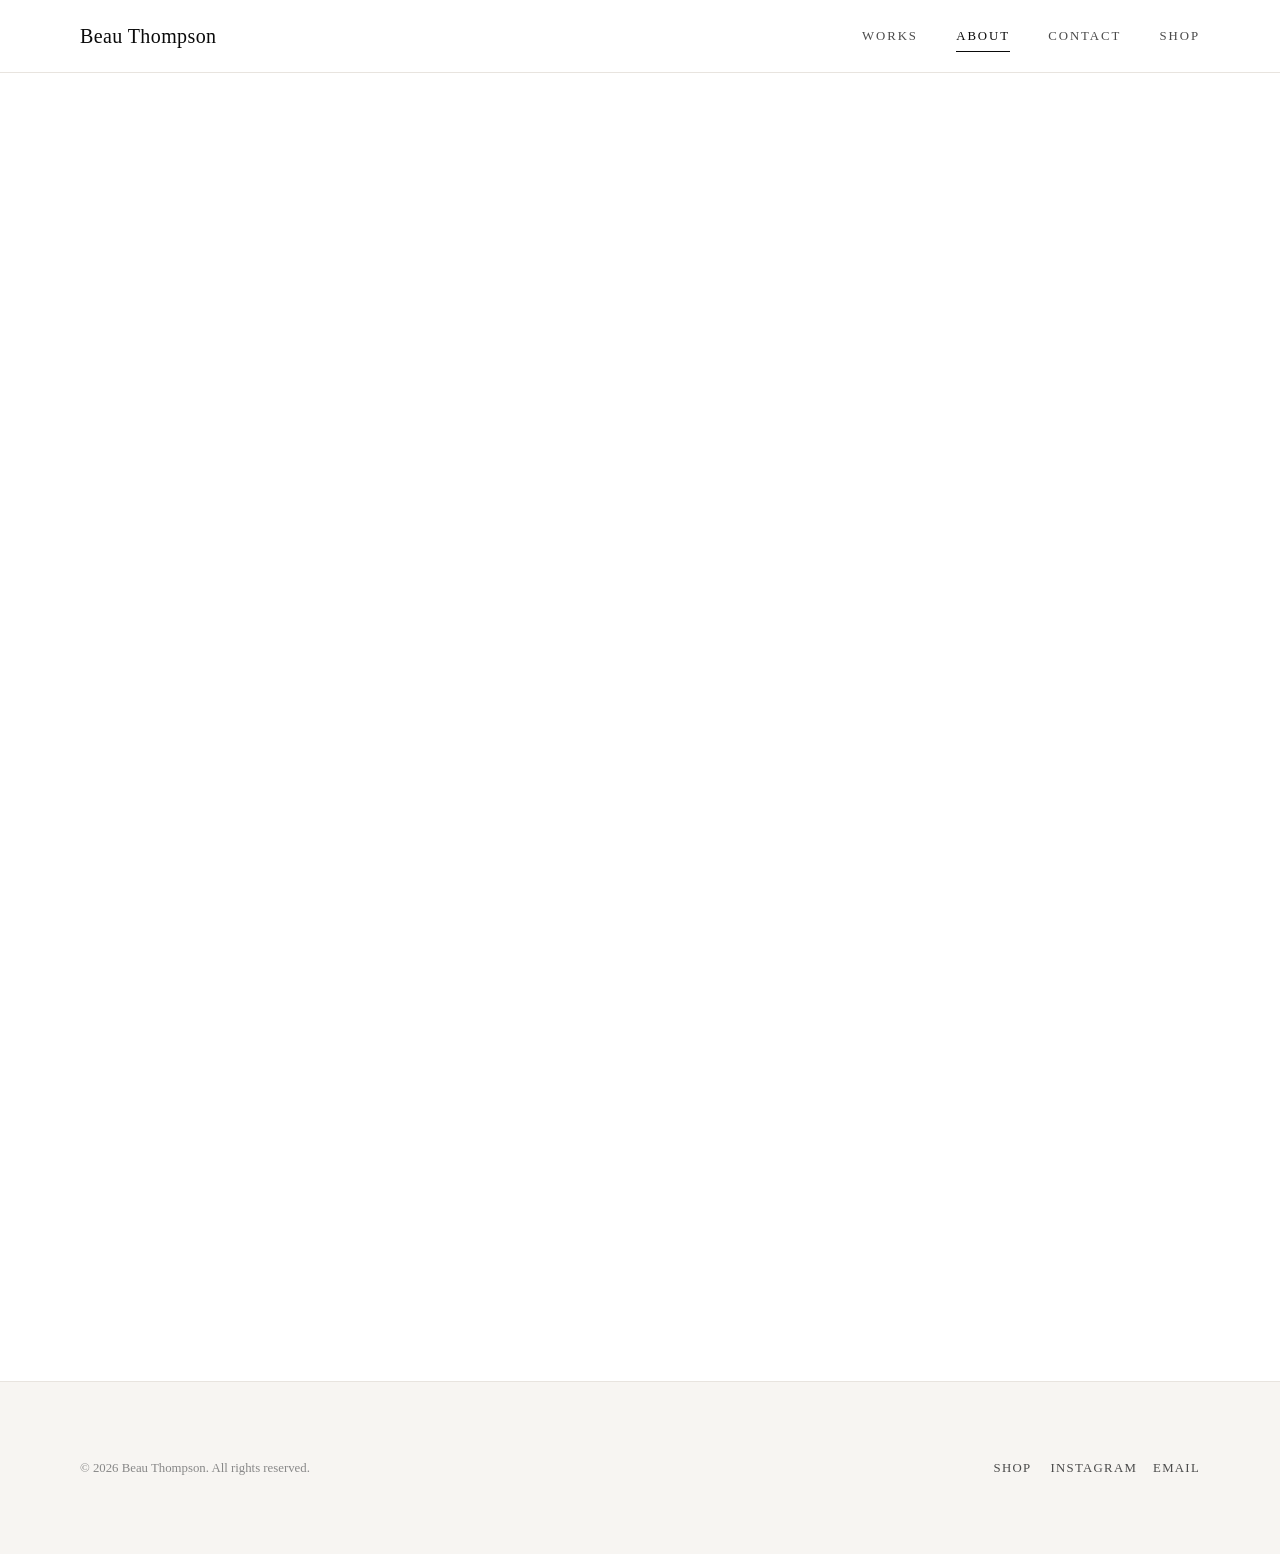
==== commit b6148c95: "Add artist statement to the About page. Replace the previous bio copy with Beau Thompson's mixed-med" ====
--- a/about.html
+++ b/about.html
@@ -14,15 +14,15 @@
   </script>
   <meta name="viewport" content="width=device-width, initial-scale=1.0, viewport-fit=cover">
   <title>About | Beau Thompson</title>
-  <meta name="description" content="About Beau Thompson — contemporary artist exploring classical subjects through a modern visual language.">
+  <meta name="description" content="Artist statement by Beau Thompson — mixed-media artist working in painting and sculpture, investigating material and immaterial experience, duality, and transformation.">
   <meta name="theme-color" content="#f5f0ea">
 
-  <link rel="canonical" href="https://beaurancethompson.com/about.html">
+  <link rel="canonical" href="https://archoneye.com/about.html">
 
   <link rel="icon" type="image/svg+xml" href="favicon.svg">
   <link rel="apple-touch-icon" href="assets/highland-cow.webp">
 
-  <link rel="stylesheet" href="style.css?v=23">
+  <link rel="stylesheet" href="style.css?v=33">
 </head>
 <body class="site-page">
 
@@ -51,20 +51,20 @@
   <main id="site-main" class="page-content">
     <div class="container page-inner" id="about-content">
       <div class="about-layout">
-        <div class="about-visual">
+        <div class="about-visual reveal">
           <picture>
             <source srcset="assets/artist.webp" type="image/webp">
             <img src="assets/artist.webp" alt="Beau Thompson — artist portrait" loading="lazy" decoding="async">
           </picture>
         </div>
 
-        <div class="about-text">
+        <div class="about-text reveal">
           <h1 class="page-title">About</h1>
-          <h2 class="about-tagline">Beau Thompson is a contemporary artist based in the United States, exploring visual metaphors through light and shadow.</h2>
+          <h2 class="about-tagline">Artist Statement</h2>
           <div class="about-bio">
-            <p>Through an expressive command of medium and color, Beau Thompson investigates the intersection of classical subjects and modern visual sensibilities. Her paintings invite viewers into narratives that are at once familiar and surreal, capturing moments of quiet tension and whimsical subversion.</p>
-            <p>Using oil on canvas as a primary voice, Beau’s work highlights rich texture, bold brushwork, and saturated color palettes. She aims to break down the boundaries between fine art conventions and pop-culture motifs, constructing scenes that trigger curiosity and emotional resonance.</p>
-            <p><em>This portfolio represents the foundation of a growing body of work. New paintings, charcoal drawings, and mixed-media sculptures will be added as they emerge from the studio.</em></p>
+            <p>I am a mixed-media artist working primarily in painting and sculptural media. My practice investigates the unstable boundaries between material and immaterial experience, exploring duality, spectrality, and the continual transformation of matter through time. I am interested in the ways objects record memory, decay, and touch, and how entropy becomes both a physical process and a metaphor for identity, perception, and belief.</p>
+            <p>My work considers material as something alive rather than fixed, but constantly shifting through cycles of construction, deterioration, and renewal. By juxtaposing contrasting forms, surfaces, and symbols, I create spaces where oppositions such as presence and absence, body and spirit, permanence and ephemerality, coexist rather than resolve.</p>
+            <p>Drawing from dreams, personal mythology, and symbolic language alongside broader philosophical and spiritual traditions, I approach making as a process of excavation. I am interested in dreams not simply as private experiences, but as sites where memory, desire, fear, and archetype converge, blurring distinctions between the psychic and the material.</p>
           </div>
         </div>
       </div>
@@ -82,6 +82,6 @@
     </div>
   </footer>
 
-  <script src="nav.js?v=5" defer></script>
+  <script src="nav.js?v=11" defer></script>
 </body>
 </html>
